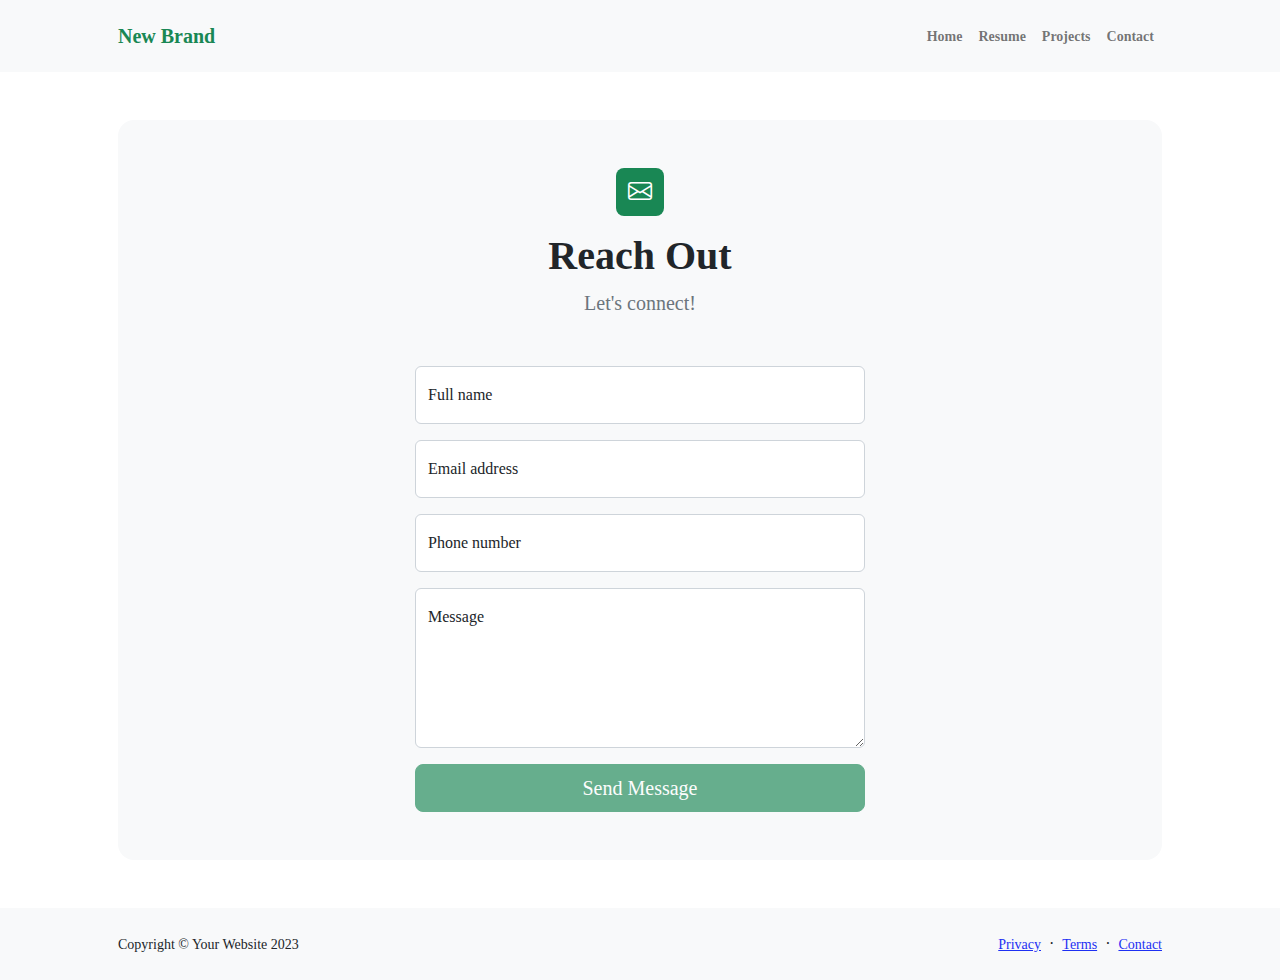
==== contact.html @ 012f6db1 "initial commit" ====
<!DOCTYPE html>
<html lang="en">
  <head>
    <meta charset="utf-8" />
    <meta
      name="viewport"
      content="width=device-width, initial-scale=1, shrink-to-fit=no"
    />
    <meta name="description" content="Modified Contact Page" />
    <meta name="author" content="Your Name" />
    <title>Contact Me - Updated</title>
    <!-- Favicon-->
    <link rel="icon" type="image/x-icon" href="assets/favicon.ico" />
    <!-- Custom Google font-->
    <link rel="preconnect" href="https://fonts.googleapis.com" />
    <link rel="preconnect" href="https://fonts.gstatic.com" crossorigin />
    <link
      href="https://fonts.googleapis.com/css2?family=Roboto:wght@300;400;500;700&display=swap"
      rel="stylesheet"
    />
    <!-- Bootstrap icons-->
    <link
      href="https://cdn.jsdelivr.net/npm/bootstrap-icons@1.8.1/font/bootstrap-icons.css"
      rel="stylesheet"
    />
    <!-- Custom styles-->
    <link href="css/custom-styles.css" rel="stylesheet" />
    <!-- Core theme CSS (includes Bootstrap)-->
    <link href="css/styles.css" rel="stylesheet" />
  </head>
  <body class="d-flex flex-column">
    <main class="flex-shrink-0">
      <!-- Navigation-->
      <nav class="navbar navbar-expand-lg navbar-light bg-light py-3">
        <div class="container px-5">
          <a class="navbar-brand" href="index.html"
            ><span class="fw-bolder text-success">New Brand</span></a
          >
          <button
            class="navbar-toggler"
            type="button"
            data-bs-toggle="collapse"
            data-bs-target="#navbarSupportedContent"
            aria-controls="navbarSupportedContent"
            aria-expanded="false"
            aria-label="Toggle navigation"
          >
            <span class="navbar-toggler-icon"></span>
          </button>
          <div class="collapse navbar-collapse" id="navbarSupportedContent">
            <ul class="navbar-nav ms-auto mb-2 mb-lg-0 small fw-bolder">
              <li class="nav-item">
                <a class="nav-link" href="index.html">Home</a>
              </li>
              <li class="nav-item">
                <a class="nav-link" href="resume.html">Resume</a>
              </li>
              <li class="nav-item">
                <a class="nav-link" href="projects.html">Projects</a>
              </li>
              <li class="nav-item">
                <a class="nav-link" href="contact.html">Contact</a>
              </li>
            </ul>
          </div>
        </div>
      </nav>
      <!-- Page content-->
      <section class="py-5">
        <div class="container px-5">
          <!-- Contact form-->
          <div class="bg-light rounded-4 py-5 px-4 px-md-5">
            <div class="text-center mb-5">
              <div
                class="feature bg-success bg-gradient-success-to-secondary text-white rounded-3 mb-3"
              >
                <i class="bi bi-envelope"></i>
              </div>
              <h1 class="fw-bolder">Reach Out</h1>
              <p class="lead fw-normal text-muted mb-0">Let's connect!</p>
            </div>
            <div class="row gx-5 justify-content-center">
              <div class="col-lg-8 col-xl-6">
                <form id="contactForm" data-sb-form-api-token="NEW_API_TOKEN">
                       <!-- Name input-->
                  <div class="form-floating mb-3">
                    <input
                      class="form-control"
                      id="name"
                      type="text"
                      placeholder="Enter your name..."
                      data-sb-validations="required"
                    />
                    <label for="name">Full name</label>
                    <div
                      class="invalid-feedback"
                      data-sb-feedback="name:required"
                    >
                      A name is required.
                    </div>
                  </div>
                  <!-- Email address input-->
                  <div class="form-floating mb-3">
                    <input
                      class="form-control"
                      id="email"
                      type="email"
                      placeholder="name@example.com"
                      data-sb-validations="required,email"
                    />
                    <label for="email">Email address</label>
                    <div
                      class="invalid-feedback"
                      data-sb-feedback="email:required"
                    >
                      An email is required.
                    </div>
                    <div
                      class="invalid-feedback"
                      data-sb-feedback="email:email"
                    >
                      Email is not valid.
                    </div>
                  </div>
                  <!-- Phone number input-->
                  <div class="form-floating mb-3">
                    <input
                      class="form-control"
                      id="phone"
                      type="tel"
                      placeholder="(+1) 456-7890"
                      data-sb-validations="required"
                    />
                    <label for="phone">Phone number</label>
                    <div
                      class="invalid-feedback"
                      data-sb-feedback="phone:required"
                    >
                      A phone number is required.
                    </div>
                  </div>
                  <!-- Message input-->
                  <div class="form-floating mb-3">
                    <textarea
                      class="form-control"
                      id="message"
                      type="text"
                      placeholder="Enter your message here..."
                      style="height: 10rem"
                      data-sb-validations="required"
                    ></textarea>
                    <label for="message">Message</label>
                    <div
                      class="invalid-feedback"
                      data-sb-feedback="message:required"
                    >
                      A message is required.
                    </div>
                  </div>
                  <!-- Submit success message-->
                  <!---->
                  <!-- This is what your users will see when the form-->
                  <!-- has successfully submitted-->
                  <div class="d-none" id="submitSuccessMessage">
                    <div class="text-center mb-3">
                      <div class="fw-bolder">Form submission successful!</div>
                      To activate this form, sign up at
                      <br />
                      <a href="#"></a>
                    </div>
                  </div>
                  <!-- Submit error message-->
                  <!---->
                  <!-- This is what your users will see when there is-->
                  <!-- an error submitting the form-->
                  <div class="d-none" id="submitErrorMessage">
                    <div class="text-center text-danger mb-3">
                      Error sending message!
                    </div>
                  </div>
                  <!-- Submit Button-->
                  <div class="d-grid" id="send-message">

                  <div class="d-grid" id="send-message">
                    <button
                      class="btn btn-success btn-lg disabled"
                      type="submit"
                      onclick="handleSendMessageClick()"
                    >
                      Send Message
                    </button>
                  </div>
                </form>
              </div>
            </div>
          </div>
        </div>
      </section>
    </main>
    <!-- Footer-->
    <footer class="bg-light py-4 mt-auto">
      <div class="container px-5">
        <div
          class="row align-items-center justify-content-between flex-column flex-sm-row"
        >
          <div class="col-auto">
            <div class="small m-0">Copyright &copy; Your Website 2023</div>
          </div>
          <div class="col-auto">
            <a class="small" href="#!">Privacy</a>
            <span class="mx-1">&middot;</span>
            <a class="small" href="#!">Terms</a>
            <span class="mx-1">&middot;</span>
            <a class="small" href="#!">Contact</a>
          </div>
        </div>
      </div>
    </footer>
    <script src="https://cdn.jsdelivr.net/npm/bootstrap@5.2.3/dist/js/bootstrap.bundle.min.js"></script>
    <!-- Custom scripts-->
    <script src="js/custom-scripts.js"></script>
  </body>
</html>
---- css/styles.css ----
@charset "UTF-8";

:root {
  --bs-blue: #8157cf;
  --bs-indigo: #9968f3;
  --bs-purple: #8668be;
  --bs-pink: #953e69;
  --bs-red: #d26a75;
  --bs-orange: #fd7e14;
  --bs-yellow: #ffc107;
  --bs-green: #198754;
  --bs-teal: #20c997;
  --bs-cyan: #0dcaf0;
  --bs-black: #000;
  --bs-white: #fff;
  --bs-gray: #6c757d;
  --bs-gray-dark: #343a40;
  --bs-gray-100: #f8f9fa;
  --bs-gray-200: #e9ecef;
  --bs-gray-300: #dee2e6;
  --bs-gray-400: #ced4da;
  --bs-gray-500: #adb5bd;
  --bs-gray-600: #6c757d;
  --bs-gray-700: #495057;
  --bs-gray-800: #343a40;
  --bs-gray-900: #212529;
  --bs-primary: #6f42c1;
  --bs-secondary: #e21e80;
  --bs-success: #198754;
  --bs-info: #0dcaf0;
  --bs-warning: #ffc107;
  --bs-danger: #dc3545;
  --bs-light: #f8f9fa;
  --bs-dark: #212529;
  --bs-primary-rgb: 30, 48, 243;
  --bs-secondary-rgb: 226, 30, 128;
  --bs-success-rgb: 25, 135, 84;
  --bs-info-rgb: 13, 202, 240;
  --bs-warning-rgb: 255, 193, 7;
  --bs-danger-rgb: 220, 53, 69;
  --bs-light-rgb: 248, 249, 250;
  --bs-dark-rgb: 33, 37, 41;
  --bs-white-rgb: 255, 255, 255;
  --bs-black-rgb: 0, 0, 0;
  --bs-body-color-rgb: 33, 37, 41;
  --bs-body-bg-rgb: 255, 255, 255;
  --bs-font-sans-serif: "Plus Jakarta Sans";
  --bs-font-monospace: SFMono-Regular, Menlo, Monaco, Consolas,
    "Liberation Mono", "Courier New", monospace;
  --bs-gradient: linear-gradient(
    180deg,
    rgba(255, 255, 255, 0.15),
    rgba(255, 255, 255, 0)
  );
  --bs-body-font-family: var(--bs-font-sans-serif);
  --bs-body-font-size: 1rem;
  --bs-body-font-weight: 400;
  --bs-body-line-height: 1.5;
  --bs-body-color: #212529;
  --bs-body-bg: #fff;
  --bs-border-width: 1px;
  --bs-border-style: solid;
  --bs-border-color: #dee2e6;
  --bs-border-color-translucent: rgba(0, 0, 0, 0.175);
  --bs-border-radius: 0.375rem;
  --bs-border-radius-sm: 0.25rem;
  --bs-border-radius-lg: 0.5rem;
  --bs-border-radius-xl: 1rem;
  --bs-border-radius-2xl: 2rem;
  --bs-border-radius-pill: 50rem;
  --bs-link-color: #1e30f3;
  --bs-link-hover-color: #1826c2;
  --bs-code-color: #9b4470;
  --bs-highlight-bg: #fff3cd;
}

*,
*::before,
*::after {
  box-sizing: border-box;
}

@media (prefers-reduced-motion: no-preference) {
  :root {
    scroll-behavior: smooth;
  }
}

body {
  margin: 0;
  font-family: var(--bs-body-font-family);
  font-size: var(--bs-body-font-size);
  font-weight: var(--bs-body-font-weight);
  line-height: var(--bs-body-line-height);
  color: var(--bs-body-color);
  text-align: var(--bs-body-text-align);
  background-color: var(--bs-body-bg);
  -webkit-text-size-adjust: 100%;
  -webkit-tap-highlight-color: rgba(0, 0, 0, 0);
}

hr {
  margin: 1rem 0;
  color: inherit;
  border: 0;
  border-top: 1px solid;
  opacity: 0.25;
}

h6,
.h6,
h5,
.h5,
h4,
.h4,
h3,
.h3,
h2,
.h2,
h1,
.h1 {
  margin-top: 0;
  margin-bottom: 0.5rem;
  font-weight: 500;
  line-height: 1.2;
}

h1,
.h1 {
  font-size: calc(1.375rem + 1.5vw);
}
@media (min-width: 1200px) {
  h1,
  .h1 {
    font-size: 2.5rem;
  }
}

h2,
.h2 {
  font-size: calc(1.325rem + 0.9vw);
}
@media (min-width: 1200px) {
  h2,
  .h2 {
    font-size: 2rem;
  }
}

h3,
.h3 {
  font-size: calc(1.3rem + 0.6vw);
}
@media (min-width: 1200px) {
  h3,
  .h3 {
    font-size: 1.75rem;
  }
}

h4,
.h4 {
  font-size: calc(1.275rem + 0.3vw);
}
@media (min-width: 1200px) {
  h4,
  .h4 {
    font-size: 1.5rem;
  }
}

h5,
.h5 {
  font-size: 1.25rem;
}

h6,
.h6 {
  font-size: 1rem;
}

p {
  margin-top: 0;
  margin-bottom: 1rem;
}

abbr[title] {
  -webkit-text-decoration: underline dotted;
  text-decoration: underline dotted;
  cursor: help;
  -webkit-text-decoration-skip-ink: none;
  text-decoration-skip-ink: none;
}

address {
  margin-bottom: 1rem;
  font-style: normal;
  line-height: inherit;
}

ol,
ul {
  padding-left: 2rem;
}

ol,
ul,
dl {
  margin-top: 0;
  margin-bottom: 1rem;
}

ol ol,
ul ul,
ol ul,
ul ol {
  margin-bottom: 0;
}

dt {
  font-weight: 700;
}

dd {
  margin-bottom: 0.5rem;
  margin-left: 0;
}

blockquote {
  margin: 0 0 1rem;
}

b,
strong {
  font-weight: bolder;
}

small,
.small {
  font-size: 0.875em;
}

mark,
.mark {
  padding: 0.1875em;
  background-color: var(--bs-highlight-bg);
}

sub,
sup {
  position: relative;
  font-size: 0.75em;
  line-height: 0;
  vertical-align: baseline;
}

sub {
  bottom: -0.25em;
}

sup {
  top: -0.5em;
}

a {
  color: var(--bs-link-color);
  text-decoration: underline;
}
a:hover {
  color: var(--bs-link-hover-color);
}

a:not([href]):not([class]),
a:not([href]):not([class]):hover {
  color: inherit;
  text-decoration: none;
}

pre,
code,
kbd,
samp {
  font-family: var(--bs-font-monospace);
  font-size: 1em;
}

pre {
  display: block;
  margin-top: 0;
  margin-bottom: 1rem;
  overflow: auto;
  font-size: 0.875em;
}
pre code {
  font-size: inherit;
  color: inherit;
  word-break: normal;
}

code {
  font-size: 0.875em;
  color: var(--bs-code-color);
  word-wrap: break-word;
}
a > code {
  color: inherit;
}

kbd {
  padding: 0.1875rem 0.375rem;
  font-size: 0.875em;
  color: var(--bs-body-bg);
  background-color: var(--bs-body-color);
  border-radius: 0.25rem;
}
kbd kbd {
  padding: 0;
  font-size: 1em;
}

figure {
  margin: 0 0 1rem;
}

img,
svg {
  vertical-align: middle;
}

table {
  caption-side: bottom;
  border-collapse: collapse;
}

caption {
  padding-top: 0.5rem;
  padding-bottom: 0.5rem;
  color: #6c757d;
  text-align: left;
}

th {
  text-align: inherit;
  text-align: -webkit-match-parent;
}

thead,
tbody,
tfoot,
tr,
td,
th {
  border-color: inherit;
  border-style: solid;
  border-width: 0;
}

label {
  display: inline-block;
}

button {
  border-radius: 0;
}

button:focus:not(:focus-visible) {
  outline: 0;
}

input,
button,
select,
optgroup,
textarea {
  margin: 0;
  font-family: inherit;
  font-size: inherit;
  line-height: inherit;
}

button,
select {
  text-transform: none;
}

[role="button"] {
  cursor: pointer;
}

select {
  word-wrap: normal;
}
select:disabled {
  opacity: 1;
}

[list]:not([type="date"]):not([type="datetime-local"]):not([type="month"]):not(
    [type="week"]
  ):not([type="time"])::-webkit-calendar-picker-indicator {
  display: none !important;
}

button,
[type="button"],
[type="reset"],
[type="submit"] {
  -webkit-appearance: button;
}
button:not(:disabled),
[type="button"]:not(:disabled),
[type="reset"]:not(:disabled),
[type="submit"]:not(:disabled) {
  cursor: pointer;
}

::-moz-focus-inner {
  padding: 0;
  border-style: none;
}

textarea {
  resize: vertical;
}

fieldset {
  min-width: 0;
  padding: 0;
  margin: 0;
  border: 0;
}

legend {
  float: left;
  width: 100%;
  padding: 0;
  margin-bottom: 0.5rem;
  font-size: calc(1.275rem + 0.3vw);
  line-height: inherit;
}
@media (min-width: 1200px) {
  legend {
    font-size: 1.5rem;
  }
}
legend + * {
  clear: left;
}

::-webkit-datetime-edit-fields-wrapper,
::-webkit-datetime-edit-text,
::-webkit-datetime-edit-minute,
::-webkit-datetime-edit-hour-field,
::-webkit-datetime-edit-day-field,
::-webkit-datetime-edit-month-field,
::-webkit-datetime-edit-year-field {
  padding: 0;
}

::-webkit-inner-spin-button {
  height: auto;
}

[type="search"] {
  outline-offset: -2px;
  -webkit-appearance: textfield;
}

/* rtl:raw:
[type="tel"],
[type="url"],
[type="email"],
[type="number"] {
  direction: ltr;
}
*/
::-webkit-search-decoration {
  -webkit-appearance: none;
}

::-webkit-color-swatch-wrapper {
  padding: 0;
}

::file-selector-button {
  font: inherit;
  -webkit-appearance: button;
}

output {
  display: inline-block;
}

iframe {
  border: 0;
}

summary {
  display: list-item;
  cursor: pointer;
}

progress {
  vertical-align: baseline;
}

[hidden] {
  display: none !important;
}

.lead {
  font-size: 1.25rem;
  font-weight: 300;
}

.display-1 {
  font-size: calc(1.625rem + 4.5vw);
  font-weight: 300;
  line-height: 1.2;
}
@media (min-width: 1200px) {
  .display-1 {
    font-size: 5rem;
  }
}

.display-2 {
  font-size: calc(1.575rem + 3.9vw);
  font-weight: 300;
  line-height: 1.2;
}
@media (min-width: 1200px) {
  .display-2 {
    font-size: 4.5rem;
  }
}

.display-3 {
  font-size: calc(1.525rem + 3.3vw);
  font-weight: 300;
  line-height: 1.2;
}
@media (min-width: 1200px) {
  .display-3 {
    font-size: 4rem;
  }
}

.display-4 {
  font-size: calc(1.475rem + 2.7vw);
  font-weight: 300;
  line-height: 1.2;
}
@media (min-width: 1200px) {
  .display-4 {
    font-size: 3.5rem;
  }
}

.display-5 {
  font-size: calc(1.425rem + 2.1vw);
  font-weight: 300;
  line-height: 1.2;
}
@media (min-width: 1200px) {
  .display-5 {
    font-size: 3rem;
  }
}

.display-6 {
  font-size: calc(1.375rem + 1.5vw);
  font-weight: 300;
  line-height: 1.2;
}
@media (min-width: 1200px) {
  .display-6 {
    font-size: 2.5rem;
  }
}

.list-unstyled {
  padding-left: 0;
  list-style: none;
}

.list-inline {
  padding-left: 0;
  list-style: none;
}

.list-inline-item {
  display: inline-block;
}
.list-inline-item:not(:last-child) {
  margin-right: 0.5rem;
}

.initialism {
  font-size: 0.875em;
  text-transform: uppercase;
}

.blockquote {
  margin-bottom: 1rem;
  font-size: 1.25rem;
}
.blockquote > :last-child {
  margin-bottom: 0;
}

.blockquote-footer {
  margin-top: -1rem;
  margin-bottom: 1rem;
  font-size: 0.875em;
  color: #6c757d;
}
.blockquote-footer::before {
  content: "— ";
}

.img-fluid {
  max-width: 100%;
  height: auto;
}

.img-thumbnail {
  padding: 0.25rem;
  background-color: #fff;
  border: 1px solid var(--bs-border-color);
  border-radius: 0.375rem;
  max-width: 100%;
  height: auto;
}

.figure {
  display: inline-block;
}

.figure-img {
  margin-bottom: 0.5rem;
  line-height: 1;
}

.figure-caption {
  font-size: 0.875em;
  color: #6c757d;
}

.container,
.container-fluid,
.container-xxl,
.container-xl,
.container-lg,
.container-md,
.container-sm {
  --bs-gutter-x: 1.5rem;
  --bs-gutter-y: 0;
  width: 100%;
  padding-right: calc(var(--bs-gutter-x) * 0.5);
  padding-left: calc(var(--bs-gutter-x) * 0.5);
  margin-right: auto;
  margin-left: auto;
}

@media (min-width: 576px) {
  .container-sm,
  .container {
    max-width: 540px;
  }
}
@media (min-width: 768px) {
  .container-md,
  .container-sm,
  .container {
    max-width: 720px;
  }
}
@media (min-width: 992px) {
  .container-lg,
  .container-md,
  .container-sm,
  .container {
    max-width: 960px;
  }
}
@media (min-width: 1200px) {
  .container-xl,
  .container-lg,
  .container-md,
  .container-sm,
  .container {
    max-width: 1140px;
  }
}
@media (min-width: 1400px) {
  .container-xxl,
  .container-xl,
  .container-lg,
  .container-md,
  .container-sm,
  .container {
    max-width: 1320px;
  }
}
.row {
  --bs-gutter-x: 1.5rem;
  --bs-gutter-y: 0;
  display: flex;
  flex-wrap: wrap;
  margin-top: calc(-1 * var(--bs-gutter-y));
  margin-right: calc(-0.5 * var(--bs-gutter-x));
  margin-left: calc(-0.5 * var(--bs-gutter-x));
}
.row > * {
  flex-shrink: 0;
  width: 100%;
  max-width: 100%;
  padding-right: calc(var(--bs-gutter-x) * 0.5);
  padding-left: calc(var(--bs-gutter-x) * 0.5);
  margin-top: var(--bs-gutter-y);
}

.col {
  flex: 1 0 0%;
}

.row-cols-auto > * {
  flex: 0 0 auto;
  width: auto;
}

.row-cols-1 > * {
  flex: 0 0 auto;
  width: 100%;
}

.row-cols-2 > * {
  flex: 0 0 auto;
  width: 50%;
}

.row-cols-3 > * {
  flex: 0 0 auto;
  width: 33.3333333333%;
}

.row-cols-4 > * {
  flex: 0 0 auto;
  width: 25%;
}

.row-cols-5 > * {
  flex: 0 0 auto;
  width: 20%;
}

.row-cols-6 > * {
  flex: 0 0 auto;
  width: 16.6666666667%;
}

.col-auto {
  flex: 0 0 auto;
  width: auto;
}

.col-1 {
  flex: 0 0 auto;
  width: 8.33333333%;
}

.col-2 {
  flex: 0 0 auto;
  width: 16.66666667%;
}

.col-3 {
  flex: 0 0 auto;
  width: 25%;
}

.col-4 {
  flex: 0 0 auto;
  width: 33.33333333%;
}

.col-5 {
  flex: 0 0 auto;
  width: 41.66666667%;
}

.col-6 {
  flex: 0 0 auto;
  width: 50%;
}

.col-7 {
  flex: 0 0 auto;
  width: 58.33333333%;
}

.col-8 {
  flex: 0 0 auto;
  width: 66.66666667%;
}

.col-9 {
  flex: 0 0 auto;
  width: 75%;
}

.col-10 {
  flex: 0 0 auto;
  width: 83.33333333%;
}

.col-11 {
  flex: 0 0 auto;
  width: 91.66666667%;
}

.col-12 {
  flex: 0 0 auto;
  width: 100%;
}

.offset-1 {
  margin-left: 8.33333333%;
}

.offset-2 {
  margin-left: 16.66666667%;
}

.offset-3 {
  margin-left: 25%;
}

.offset-4 {
  margin-left: 33.33333333%;
}

.offset-5 {
  margin-left: 41.66666667%;
}

.offset-6 {
  margin-left: 50%;
}

.offset-7 {
  margin-left: 58.33333333%;
}

.offset-8 {
  margin-left: 66.66666667%;
}

.offset-9 {
  margin-left: 75%;
}

.offset-10 {
  margin-left: 83.33333333%;
}

.offset-11 {
  margin-left: 91.66666667%;
}

.g-0,
.gx-0 {
  --bs-gutter-x: 0;
}

.g-0,
.gy-0 {
  --bs-gutter-y: 0;
}

.g-1,
.gx-1 {
  --bs-gutter-x: 0.25rem;
}

.g-1,
.gy-1 {
  --bs-gutter-y: 0.25rem;
}

.g-2,
.gx-2 {
  --bs-gutter-x: 0.5rem;
}

.g-2,
.gy-2 {
  --bs-gutter-y: 0.5rem;
}

.g-3,
.gx-3 {
  --bs-gutter-x: 1rem;
}

.g-3,
.gy-3 {
  --bs-gutter-y: 1rem;
}

.g-4,
.gx-4 {
  --bs-gutter-x: 1.5rem;
}

.g-4,
.gy-4 {
  --bs-gutter-y: 1.5rem;
}

.g-5,
.gx-5 {
  --bs-gutter-x: 3rem;
}

.g-5,
.gy-5 {
  --bs-gutter-y: 3rem;
}

@media (min-width: 576px) {
  .col-sm {
    flex: 1 0 0%;
  }
  .row-cols-sm-auto > * {
    flex: 0 0 auto;
    width: auto;
  }
  .row-cols-sm-1 > * {
    flex: 0 0 auto;
    width: 100%;
  }
  .row-cols-sm-2 > * {
    flex: 0 0 auto;
    width: 50%;
  }
  .row-cols-sm-3 > * {
    flex: 0 0 auto;
    width: 33.3333333333%;
  }
  .row-cols-sm-4 > * {
    flex: 0 0 auto;
    width: 25%;
  }
  .row-cols-sm-5 > * {
    flex: 0 0 auto;
    width: 20%;
  }
  .row-cols-sm-6 > * {
    flex: 0 0 auto;
    width: 16.6666666667%;
  }
  .col-sm-auto {
    flex: 0 0 auto;
    width: auto;
  }
  .col-sm-1 {
    flex: 0 0 auto;
    width: 8.33333333%;
  }
  .col-sm-2 {
    flex: 0 0 auto;
    width: 16.66666667%;
  }
  .col-sm-3 {
    flex: 0 0 auto;
    width: 25%;
  }
  .col-sm-4 {
    flex: 0 0 auto;
    width: 33.33333333%;
  }
  .col-sm-5 {
    flex: 0 0 auto;
    width: 41.66666667%;
  }
  .col-sm-6 {
    flex: 0 0 auto;
    width: 50%;
  }
  .col-sm-7 {
    flex: 0 0 auto;
    width: 58.33333333%;
  }
  .col-sm-8 {
    flex: 0 0 auto;
    width: 66.66666667%;
  }
  .col-sm-9 {
    flex: 0 0 auto;
    width: 75%;
  }
  .col-sm-10 {
    flex: 0 0 auto;
    width: 83.33333333%;
  }
  .col-sm-11 {
    flex: 0 0 auto;
    width: 91.66666667%;
  }
  .col-sm-12 {
    flex: 0 0 auto;
    width: 100%;
  }
  .offset-sm-0 {
    margin-left: 0;
  }
  .offset-sm-1 {
    margin-left: 8.33333333%;
  }
  .offset-sm-2 {
    margin-left: 16.66666667%;
  }
  .offset-sm-3 {
    margin-left: 25%;
  }
  .offset-sm-4 {
    margin-left: 33.33333333%;
  }
  .offset-sm-5 {
    margin-left: 41.66666667%;
  }
  .offset-sm-6 {
    margin-left: 50%;
  }
  .offset-sm-7 {
    margin-left: 58.33333333%;
  }
  .offset-sm-8 {
    margin-left: 66.66666667%;
  }
  .offset-sm-9 {
    margin-left: 75%;
  }
  .offset-sm-10 {
    margin-left: 83.33333333%;
  }
  .offset-sm-11 {
    margin-left: 91.66666667%;
  }
  .g-sm-0,
  .gx-sm-0 {
    --bs-gutter-x: 0;
  }
  .g-sm-0,
  .gy-sm-0 {
    --bs-gutter-y: 0;
  }
  .g-sm-1,
  .gx-sm-1 {
    --bs-gutter-x: 0.25rem;
  }
  .g-sm-1,
  .gy-sm-1 {
    --bs-gutter-y: 0.25rem;
  }
  .g-sm-2,
  .gx-sm-2 {
    --bs-gutter-x: 0.5rem;
  }
  .g-sm-2,
  .gy-sm-2 {
    --bs-gutter-y: 0.5rem;
  }
  .g-sm-3,
  .gx-sm-3 {
    --bs-gutter-x: 1rem;
  }
  .g-sm-3,
  .gy-sm-3 {
    --bs-gutter-y: 1rem;
  }
  .g-sm-4,
  .gx-sm-4 {
    --bs-gutter-x: 1.5rem;
  }
  .g-sm-4,
  .gy-sm-4 {
    --bs-gutter-y: 1.5rem;
  }
  .g-sm-5,
  .gx-sm-5 {
    --bs-gutter-x: 3rem;
  }
  .g-sm-5,
  .gy-sm-5 {
    --bs-gutter-y: 3rem;
  }
}
@media (min-width: 768px) {
  .col-md {
    flex: 1 0 0%;
  }
  .row-cols-md-auto > * {
    flex: 0 0 auto;
    width: auto;
  }
  .row-cols-md-1 > * {
    flex: 0 0 auto;
    width: 100%;
  }
  .row-cols-md-2 > * {
    flex: 0 0 auto;
    width: 50%;
  }
  .row-cols-md-3 > * {
    flex: 0 0 auto;
    width: 33.3333333333%;
  }
  .row-cols-md-4 > * {
    flex: 0 0 auto;
    width: 25%;
  }
  .row-cols-md-5 > * {
    flex: 0 0 auto;
    width: 20%;
  }
  .row-cols-md-6 > * {
    flex: 0 0 auto;
    width: 16.6666666667%;
  }
  .col-md-auto {
    flex: 0 0 auto;
    width: auto;
  }
  .col-md-1 {
    flex: 0 0 auto;
    width: 8.33333333%;
  }
  .col-md-2 {
    flex: 0 0 auto;
    width: 16.66666667%;
  }
  .col-md-3 {
    flex: 0 0 auto;
    width: 25%;
  }
  .col-md-4 {
    flex: 0 0 auto;
    width: 33.33333333%;
  }
  .col-md-5 {
    flex: 0 0 auto;
    width: 41.66666667%;
  }
  .col-md-6 {
    flex: 0 0 auto;
    width: 50%;
  }
  .col-md-7 {
    flex: 0 0 auto;
    width: 58.33333333%;
  }
  .col-md-8 {
    flex: 0 0 auto;
    width: 66.66666667%;
  }
  .col-md-9 {
    flex: 0 0 auto;
    width: 75%;
  }
  .col-md-10 {
    flex: 0 0 auto;
    width: 83.33333333%;
  }
  .col-md-11 {
    flex: 0 0 auto;
    width: 91.66666667%;
  }
  .col-md-12 {
    flex: 0 0 auto;
    width: 100%;
  }
  .offset-md-0 {
    margin-left: 0;
  }
  .offset-md-1 {
    margin-left: 8.33333333%;
  }
  .offset-md-2 {
    margin-left: 16.66666667%;
  }
  .offset-md-3 {
    margin-left: 25%;
  }
  .offset-md-4 {
    margin-left: 33.33333333%;
  }
  .offset-md-5 {
    margin-left: 41.66666667%;
  }
  .offset-md-6 {
    margin-left: 50%;
  }
  .offset-md-7 {
    margin-left: 58.33333333%;
  }
  .offset-md-8 {
    margin-left: 66.66666667%;
  }
  .offset-md-9 {
    margin-left: 75%;
  }
  .offset-md-10 {
    margin-left: 83.33333333%;
  }
  .offset-md-11 {
    margin-left: 91.66666667%;
  }
  .g-md-0,
  .gx-md-0 {
    --bs-gutter-x: 0;
  }
  .g-md-0,
  .gy-md-0 {
    --bs-gutter-y: 0;
  }
  .g-md-1,
  .gx-md-1 {
    --bs-gutter-x: 0.25rem;
  }
  .g-md-1,
  .gy-md-1 {
    --bs-gutter-y: 0.25rem;
  }
  .g-md-2,
  .gx-md-2 {
    --bs-gutter-x: 0.5rem;
  }
  .g-md-2,
  .gy-md-2 {
    --bs-gutter-y: 0.5rem;
  }
  .g-md-3,
  .gx-md-3 {
    --bs-gutter-x: 1rem;
  }
  .g-md-3,
  .gy-md-3 {
    --bs-gutter-y: 1rem;
  }
  .g-md-4,
  .gx-md-4 {
    --bs-gutter-x: 1.5rem;
  }
  .g-md-4,
  .gy-md-4 {
    --bs-gutter-y: 1.5rem;
  }
  .g-md-5,
  .gx-md-5 {
    --bs-gutter-x: 3rem;
  }
  .g-md-5,
  .gy-md-5 {
    --bs-gutter-y: 3rem;
  }
}
@media (min-width: 992px) {
  .col-lg {
    flex: 1 0 0%;
  }
  .row-cols-lg-auto > * {
    flex: 0 0 auto;
    width: auto;
  }
  .row-cols-lg-1 > * {
    flex: 0 0 auto;
    width: 100%;
  }
  .row-cols-lg-2 > * {
    flex: 0 0 auto;
    width: 50%;
  }
  .row-cols-lg-3 > * {
    flex: 0 0 auto;
    width: 33.3333333333%;
  }
  .row-cols-lg-4 > * {
    flex: 0 0 auto;
    width: 25%;
  }
  .row-cols-lg-5 > * {
    flex: 0 0 auto;
    width: 20%;
  }
  .row-cols-lg-6 > * {
    flex: 0 0 auto;
    width: 16.6666666667%;
  }
  .col-lg-auto {
    flex: 0 0 auto;
    width: auto;
  }
  .col-lg-1 {
    flex: 0 0 auto;
    width: 8.33333333%;
  }
  .col-lg-2 {
    flex: 0 0 auto;
    width: 16.66666667%;
  }
  .col-lg-3 {
    flex: 0 0 auto;
    width: 25%;
  }
  .col-lg-4 {
    flex: 0 0 auto;
    width: 33.33333333%;
  }
  .col-lg-5 {
    flex: 0 0 auto;
    width: 41.66666667%;
  }
  .col-lg-6 {
    flex: 0 0 auto;
    width: 50%;
  }
  .col-lg-7 {
    flex: 0 0 auto;
    width: 58.33333333%;
  }
  .col-lg-8 {
    flex: 0 0 auto;
    width: 66.66666667%;
  }
  .col-lg-9 {
    flex: 0 0 auto;
    width: 75%;
  }
  .col-lg-10 {
    flex: 0 0 auto;
    width: 83.33333333%;
  }
  .col-lg-11 {
    flex: 0 0 auto;
    width: 91.66666667%;
  }
  .col-lg-12 {
    flex: 0 0 auto;
    width: 100%;
  }
  .offset-lg-0 {
    margin-left: 0;
  }
  .offset-lg-1 {
    margin-left: 8.33333333%;
  }
  .offset-lg-2 {
    margin-left: 16.66666667%;
  }
  .offset-lg-3 {
    margin-left: 25%;
  }
  .offset-lg-4 {
    margin-left: 33.33333333%;
  }
  .offset-lg-5 {
    margin-left: 41.66666667%;
  }
  .offset-lg-6 {
    margin-left: 50%;
  }
  .offset-lg-7 {
    margin-left: 58.33333333%;
  }
  .offset-lg-8 {
    margin-left: 66.66666667%;
  }
  .offset-lg-9 {
    margin-left: 75%;
  }
  .offset-lg-10 {
    margin-left: 83.33333333%;
  }
  .offset-lg-11 {
    margin-left: 91.66666667%;
  }
  .g-lg-0,
  .gx-lg-0 {
    --bs-gutter-x: 0;
  }
  .g-lg-0,
  .gy-lg-0 {
    --bs-gutter-y: 0;
  }
  .g-lg-1,
  .gx-lg-1 {
    --bs-gutter-x: 0.25rem;
  }
  .g-lg-1,
  .gy-lg-1 {
    --bs-gutter-y: 0.25rem;
  }
  .g-lg-2,
  .gx-lg-2 {
    --bs-gutter-x: 0.5rem;
  }
  .g-lg-2,
  .gy-lg-2 {
    --bs-gutter-y: 0.5rem;
  }
  .g-lg-3,
  .gx-lg-3 {
    --bs-gutter-x: 1rem;
  }
  .g-lg-3,
  .gy-lg-3 {
    --bs-gutter-y: 1rem;
  }
  .g-lg-4,
  .gx-lg-4 {
    --bs-gutter-x: 1.5rem;
  }
  .g-lg-4,
  .gy-lg-4 {
    --bs-gutter-y: 1.5rem;
  }
  .g-lg-5,
  .gx-lg-5 {
    --bs-gutter-x: 3rem;
  }
  .g-lg-5,
  .gy-lg-5 {
    --bs-gutter-y: 3rem;
  }
}
@media (min-width: 1200px) {
  .col-xl {
    flex: 1 0 0%;
  }
  .row-cols-xl-auto > * {
    flex: 0 0 auto;
    width: auto;
  }
  .row-cols-xl-1 > * {
    flex: 0 0 auto;
    width: 100%;
  }
  .row-cols-xl-2 > * {
    flex: 0 0 auto;
    width: 50%;
  }
  .row-cols-xl-3 > * {
    flex: 0 0 auto;
    width: 33.3333333333%;
  }
  .row-cols-xl-4 > * {
    flex: 0 0 auto;
    width: 25%;
  }
  .row-cols-xl-5 > * {
    flex: 0 0 auto;
    width: 20%;
  }
  .row-cols-xl-6 > * {
    flex: 0 0 auto;
    width: 16.6666666667%;
  }
  .col-xl-auto {
    flex: 0 0 auto;
    width: auto;
  }
  .col-xl-1 {
    flex: 0 0 auto;
    width: 8.33333333%;
  }
  .col-xl-2 {
    flex: 0 0 auto;
    width: 16.66666667%;
  }
  .col-xl-3 {
    flex: 0 0 auto;
    width: 25%;
  }
  .col-xl-4 {
    flex: 0 0 auto;
    width: 33.33333333%;
  }
  .col-xl-5 {
    flex: 0 0 auto;
    width: 41.66666667%;
  }
  .col-xl-6 {
    flex: 0 0 auto;
    width: 50%;
  }
  .col-xl-7 {
    flex: 0 0 auto;
    width: 58.33333333%;
  }
  .col-xl-8 {
    flex: 0 0 auto;
    width: 66.66666667%;
  }
  .col-xl-9 {
    flex: 0 0 auto;
    width: 75%;
  }
  .col-xl-10 {
    flex: 0 0 auto;
    width: 83.33333333%;
  }
  .col-xl-11 {
    flex: 0 0 auto;
    width: 91.66666667%;
  }
  .col-xl-12 {
    flex: 0 0 auto;
    width: 100%;
  }
  .offset-xl-0 {
    margin-left: 0;
  }
  .offset-xl-1 {
    margin-left: 8.33333333%;
  }
  .offset-xl-2 {
    margin-left: 16.66666667%;
  }
  .offset-xl-3 {
    margin-left: 25%;
  }
  .offset-xl-4 {
    margin-left: 33.33333333%;
  }
  .offset-xl-5 {
    margin-left: 41.66666667%;
  }
  .offset-xl-6 {
    margin-left: 50%;
  }
  .offset-xl-7 {
    margin-left: 58.33333333%;
  }
  .offset-xl-8 {
    margin-left: 66.66666667%;
  }
  .offset-xl-9 {
    margin-left: 75%;
  }
  .offset-xl-10 {
    margin-left: 83.33333333%;
  }
  .offset-xl-11 {
    margin-left: 91.66666667%;
  }
  .g-xl-0,
  .gx-xl-0 {
    --bs-gutter-x: 0;
  }
  .g-xl-0,
  .gy-xl-0 {
    --bs-gutter-y: 0;
  }
  .g-xl-1,
  .gx-xl-1 {
    --bs-gutter-x: 0.25rem;
  }
  .g-xl-1,
  .gy-xl-1 {
    --bs-gutter-y: 0.25rem;
  }
  .g-xl-2,
  .gx-xl-2 {
    --bs-gutter-x: 0.5rem;
  }
  .g-xl-2,
  .gy-xl-2 {
    --bs-gutter-y: 0.5rem;
  }
  .g-xl-3,
  .gx-xl-3 {
    --bs-gutter-x: 1rem;
  }
  .g-xl-3,
  .gy-xl-3 {
    --bs-gutter-y: 1rem;
  }
  .g-xl-4,
  .gx-xl-4 {
    --bs-gutter-x: 1.5rem;
  }
  .g-xl-4,
  .gy-xl-4 {
    --bs-gutter-y: 1.5rem;
  }
  .g-xl-5,
  .gx-xl-5 {
    --bs-gutter-x: 3rem;
  }
  .g-xl-5,
  .gy-xl-5 {
    --bs-gutter-y: 3rem;
  }
}
@media (min-width: 1400px) {
  .col-xxl {
    flex: 1 0 0%;
  }
  .row-cols-xxl-auto > * {
    flex: 0 0 auto;
    width: auto;
  }
  .row-cols-xxl-1 > * {
    flex: 0 0 auto;
    width: 100%;
  }
  .row-cols-xxl-2 > * {
    flex: 0 0 auto;
    width: 50%;
  }
  .row-cols-xxl-3 > * {
    flex: 0 0 auto;
    width: 33.3333333333%;
  }
  .row-cols-xxl-4 > * {
    flex: 0 0 auto;
    width: 25%;
  }
  .row-cols-xxl-5 > * {
    flex: 0 0 auto;
    width: 20%;
  }
  .row-cols-xxl-6 > * {
    flex: 0 0 auto;
    width: 16.6666666667%;
  }
  .col-xxl-auto {
    flex: 0 0 auto;
    width: auto;
  }
  .col-xxl-1 {
    flex: 0 0 auto;
    width: 8.33333333%;
  }
  .col-xxl-2 {
    flex: 0 0 auto;
    width: 16.66666667%;
  }
  .col-xxl-3 {
    flex: 0 0 auto;
    width: 25%;
  }
  .col-xxl-4 {
    flex: 0 0 auto;
    width: 33.33333333%;
  }
  .col-xxl-5 {
    flex: 0 0 auto;
    width: 41.66666667%;
  }
  .col-xxl-6 {
    flex: 0 0 auto;
    width: 50%;
  }
  .col-xxl-7 {
    flex: 0 0 auto;
    width: 58.33333333%;
  }
  .col-xxl-8 {
    flex: 0 0 auto;
    width: 66.66666667%;
  }
  .col-xxl-9 {
    flex: 0 0 auto;
    width: 75%;
  }
  .col-xxl-10 {
    flex: 0 0 auto;
    width: 83.33333333%;
  }
  .col-xxl-11 {
    flex: 0 0 auto;
    width: 91.66666667%;
  }
  .col-xxl-12 {
    flex: 0 0 auto;
    width: 100%;
  }
  .offset-xxl-0 {
    margin-left: 0;
  }
  .offset-xxl-1 {
    margin-left: 8.33333333%;
  }
  .offset-xxl-2 {
    margin-left: 16.66666667%;
  }
  .offset-xxl-3 {
    margin-left: 25%;
  }
  .offset-xxl-4 {
    margin-left: 33.33333333%;
  }
  .offset-xxl-5 {
    margin-left: 41.66666667%;
  }
  .offset-xxl-6 {
    margin-left: 50%;
  }
  .offset-xxl-7 {
    margin-left: 58.33333333%;
  }
  .offset-xxl-8 {
    margin-left: 66.66666667%;
  }
  .offset-xxl-9 {
    margin-left: 75%;
  }
  .offset-xxl-10 {
    margin-left: 83.33333333%;
  }
  .offset-xxl-11 {
    margin-left: 91.66666667%;
  }
  .g-xxl-0,
  .gx-xxl-0 {
    --bs-gutter-x: 0;
  }
  .g-xxl-0,
  .gy-xxl-0 {
    --bs-gutter-y: 0;
  }
  .g-xxl-1,
  .gx-xxl-1 {
    --bs-gutter-x: 0.25rem;
  }
  .g-xxl-1,
  .gy-xxl-1 {
    --bs-gutter-y: 0.25rem;
  }
  .g-xxl-2,
  .gx-xxl-2 {
    --bs-gutter-x: 0.5rem;
  }
  .g-xxl-2,
  .gy-xxl-2 {
    --bs-gutter-y: 0.5rem;
  }
  .g-xxl-3,
  .gx-xxl-3 {
    --bs-gutter-x: 1rem;
  }
  .g-xxl-3,
  .gy-xxl-3 {
    --bs-gutter-y: 1rem;
  }
  .g-xxl-4,
  .gx-xxl-4 {
    --bs-gutter-x: 1.5rem;
  }
  .g-xxl-4,
  .gy-xxl-4 {
    --bs-gutter-y: 1.5rem;
  }
  .g-xxl-5,
  .gx-xxl-5 {
    --bs-gutter-x: 3rem;
  }
  .g-xxl-5,
  .gy-xxl-5 {
    --bs-gutter-y: 3rem;
  }
}
.table {
  --bs-table-color: var(--bs-body-color);
  --bs-table-bg: transparent;
  --bs-table-border-color: var(--bs-border-color);
  --bs-table-accent-bg: transparent;
  --bs-table-striped-color: var(--bs-body-color);
  --bs-table-striped-bg: rgba(0, 0, 0, 0.05);
  --bs-table-active-color: var(--bs-body-color);
  --bs-table-active-bg: rgba(0, 0, 0, 0.1);
  --bs-table-hover-color: var(--bs-body-color);
  --bs-table-hover-bg: rgba(0, 0, 0, 0.075);
  width: 100%;
  margin-bottom: 1rem;
  color: var(--bs-table-color);
  vertical-align: top;
  border-color: var(--bs-table-border-color);
}
.table > :not(caption) > * > * {
  padding: 0.5rem 0.5rem;
  background-color: var(--bs-table-bg);
  border-bottom-width: 1px;
  box-shadow: inset 0 0 0 9999px var(--bs-table-accent-bg);
}
.table > tbody {
  vertical-align: inherit;
}
.table > thead {
  vertical-align: bottom;
}

.table-group-divider {
  border-top: 2px solid currentcolor;
}

.caption-top {
  caption-side: top;
}

.table-sm > :not(caption) > * > * {
  padding: 0.25rem 0.25rem;
}

.table-bordered > :not(caption) > * {
  border-width: 1px 0;
}
.table-bordered > :not(caption) > * > * {
  border-width: 0 1px;
}

.table-borderless > :not(caption) > * > * {
  border-bottom-width: 0;
}
.table-borderless > :not(:first-child) {
  border-top-width: 0;
}

.table-striped > tbody > tr:nth-of-type(odd) > * {
  --bs-table-accent-bg: var(--bs-table-striped-bg);
  color: var(--bs-table-striped-color);
}

.table-striped-columns > :not(caption) > tr > :nth-child(even) {
  --bs-table-accent-bg: var(--bs-table-striped-bg);
  color: var(--bs-table-striped-color);
}

.table-active {
  --bs-table-accent-bg: var(--bs-table-active-bg);
  color: var(--bs-table-active-color);
}

.table-hover > tbody > tr:hover > * {
  --bs-table-accent-bg: var(--bs-table-hover-bg);
  color: var(--bs-table-hover-color);
}

.table-primary {
  --bs-table-color: #000;
  --bs-table-bg: #d2d6fd;
  --bs-table-border-color: #bdc1e4;
  --bs-table-striped-bg: #c8cbf0;
  --bs-table-striped-color: #000;
  --bs-table-active-bg: #bdc1e4;
  --bs-table-active-color: #000;
  --bs-table-hover-bg: #c2c6ea;
  --bs-table-hover-color: #000;
  color: var(--bs-table-color);
  border-color: var(--bs-table-border-color);
}

.table-secondary {
  --bs-table-color: #000;
  --bs-table-bg: #f9d2e6;
  --bs-table-border-color: #e0bdcf;
  --bs-table-striped-bg: #edc8db;
  --bs-table-striped-color: #000;
  --bs-table-active-bg: #e0bdcf;
  --bs-table-active-color: #000;
  --bs-table-hover-bg: #e6c2d5;
  --bs-table-hover-color: #000;
  color: var(--bs-table-color);
  border-color: var(--bs-table-border-color);
}

.table-success {
  --bs-table-color: #000;
  --bs-table-bg: #d1e7dd;
  --bs-table-border-color: #bcd0c7;
  --bs-table-striped-bg: #c7dbd2;
  --bs-table-striped-color: #000;
  --bs-table-active-bg: #bcd0c7;
  --bs-table-active-color: #000;
  --bs-table-hover-bg: #c1d6cc;
  --bs-table-hover-color: #000;
  color: var(--bs-table-color);
  border-color: var(--bs-table-border-color);
}

.table-info {
  --bs-table-color: #000;
  --bs-table-bg: #cff4fc;
  --bs-table-border-color: #badce3;
  --bs-table-striped-bg: #c5e8ef;
  --bs-table-striped-color: #000;
  --bs-table-active-bg: #badce3;
  --bs-table-active-color: #000;
  --bs-table-hover-bg: #bfe2e9;
  --bs-table-hover-color: #000;
  color: var(--bs-table-color);
  border-color: var(--bs-table-border-color);
}

.table-warning {
  --bs-table-color: #000;
  --bs-table-bg: #fff3cd;
  --bs-table-border-color: #e6dbb9;
  --bs-table-striped-bg: #f2e7c3;
  --bs-table-striped-color: #000;
  --bs-table-active-bg: #e6dbb9;
  --bs-table-active-color: #000;
  --bs-table-hover-bg: #ece1be;
  --bs-table-hover-color: #000;
  color: var(--bs-table-color);
  border-color: var(--bs-table-border-color);
}

.table-danger {
  --bs-table-color: #000;
  --bs-table-bg: #f8d7da;
  --bs-table-border-color: #dfc2c4;
  --bs-table-striped-bg: #eccccf;
  --bs-table-striped-color: #000;
  --bs-table-active-bg: #dfc2c4;
  --bs-table-active-color: #000;
  --bs-table-hover-bg: #e5c7ca;
  --bs-table-hover-color: #000;
  color: var(--bs-table-color);
  border-color: var(--bs-table-border-color);
}

.table-light {
  --bs-table-color: #000;
  --bs-table-bg: #f8f9fa;
  --bs-table-border-color: #dfe0e1;
  --bs-table-striped-bg: #ecedee;
  --bs-table-striped-color: #000;
  --bs-table-active-bg: #dfe0e1;
  --bs-table-active-color: #000;
  --bs-table-hover-bg: #e5e6e7;
  --bs-table-hover-color: #000;
  color: var(--bs-table-color);
  border-color: var(--bs-table-border-color);
}

.table-dark {
  --bs-table-color: #fff;
  --bs-table-bg: #212529;
  --bs-table-border-color: #373b3e;
  --bs-table-striped-bg: #2c3034;
  --bs-table-striped-color: #fff;
  --bs-table-active-bg: #373b3e;
  --bs-table-active-color: #fff;
  --bs-table-hover-bg: #323539;
  --bs-table-hover-color: #fff;
  color: var(--bs-table-color);
  border-color: var(--bs-table-border-color);
}

.table-responsive {
  overflow-x: auto;
  -webkit-overflow-scrolling: touch;
}

@media (max-width: 575.98px) {
  .table-responsive-sm {
    overflow-x: auto;
    -webkit-overflow-scrolling: touch;
  }
}
@media (max-width: 767.98px) {
  .table-responsive-md {
    overflow-x: auto;
    -webkit-overflow-scrolling: touch;
  }
}
@media (max-width: 991.98px) {
  .table-responsive-lg {
    overflow-x: auto;
    -webkit-overflow-scrolling: touch;
  }
}
@media (max-width: 1199.98px) {
  .table-responsive-xl {
    overflow-x: auto;
    -webkit-overflow-scrolling: touch;
  }
}
@media (max-width: 1399.98px) {
  .table-responsive-xxl {
    overflow-x: auto;
    -webkit-overflow-scrolling: touch;
  }
}
.form-label {
  margin-bottom: 0.5rem;
}

.col-form-label {
  padding-top: calc(0.375rem + 1px);
  padding-bottom: calc(0.375rem + 1px);
  margin-bottom: 0;
  font-size: inherit;
  line-height: 1.5;
}

.col-form-label-lg {
  padding-top: calc(0.5rem + 1px);
  padding-bottom: calc(0.5rem + 1px);
  font-size: 1.25rem;
}

.col-form-label-sm {
  padding-top: calc(0.25rem + 1px);
  padding-bottom: calc(0.25rem + 1px);
  font-size: 0.875rem;
}

.form-text {
  margin-top: 0.25rem;
  font-size: 0.875em;
  color: #6c757d;
}

.form-control {
  display: block;
  width: 100%;
  padding: 0.375rem 0.75rem;
  font-size: 1rem;
  font-weight: 400;
  line-height: 1.5;
  color: #212529;
  background-color: #fff;
  background-clip: padding-box;
  border: 1px solid #ced4da;
  -webkit-appearance: none;
  -moz-appearance: none;
  appearance: none;
  border-radius: 0.375rem;
  transition: border-color 0.15s ease-in-out, box-shadow 0.15s ease-in-out;
}
@media (prefers-reduced-motion: reduce) {
  .form-control {
    transition: none;
  }
}
.form-control[type="file"] {
  overflow: hidden;
}
.form-control[type="file"]:not(:disabled):not([readonly]) {
  cursor: pointer;
}
.form-control:focus {
  color: #212529;
  background-color: #fff;
  border-color: #8f98f9;
  outline: 0;
  box-shadow: 0 0 0 0.25rem rgba(30, 48, 243, 0.25);
}
.form-control::-webkit-date-and-time-value {
  height: 1.5em;
}
.form-control::-moz-placeholder {
  color: #6c757d;
  opacity: 1;
}
.form-control::placeholder {
  color: #6c757d;
  opacity: 1;
}
.form-control:disabled {
  background-color: #e9ecef;
  opacity: 1;
}
.form-control::file-selector-button {
  padding: 0.375rem 0.75rem;
  margin: -0.375rem -0.75rem;
  -webkit-margin-end: 0.75rem;
  margin-inline-end: 0.75rem;
  color: #212529;
  background-color: #e9ecef;
  pointer-events: none;
  border-color: inherit;
  border-style: solid;
  border-width: 0;
  border-inline-end-width: 1px;
  border-radius: 0;
  transition: color 0.15s ease-in-out, background-color 0.15s ease-in-out,
    border-color 0.15s ease-in-out, box-shadow 0.15s ease-in-out;
}
@media (prefers-reduced-motion: reduce) {
  .form-control::file-selector-button {
    transition: none;
  }
}
.form-control:hover:not(:disabled):not([readonly])::file-selector-button {
  background-color: #dde0e3;
}

.form-control-plaintext {
  display: block;
  width: 100%;
  padding: 0.375rem 0;
  margin-bottom: 0;
  line-height: 1.5;
  color: #212529;
  background-color: transparent;
  border: solid transparent;
  border-width: 1px 0;
}
.form-control-plaintext:focus {
  outline: 0;
}
.form-control-plaintext.form-control-sm,
.form-control-plaintext.form-control-lg {
  padding-right: 0;
  padding-left: 0;
}

.form-control-sm {
  min-height: calc(1.5em + 0.5rem + 2px);
  padding: 0.25rem 0.5rem;
  font-size: 0.875rem;
  border-radius: 0.25rem;
}
.form-control-sm::file-selector-button {
  padding: 0.25rem 0.5rem;
  margin: -0.25rem -0.5rem;
  -webkit-margin-end: 0.5rem;
  margin-inline-end: 0.5rem;
}

.form-control-lg {
  min-height: calc(1.5em + 1rem + 2px);
  padding: 0.5rem 1rem;
  font-size: 1.25rem;
  border-radius: 0.5rem;
}
.form-control-lg::file-selector-button {
  padding: 0.5rem 1rem;
  margin: -0.5rem -1rem;
  -webkit-margin-end: 1rem;
  margin-inline-end: 1rem;
}

textarea.form-control {
  min-height: calc(1.5em + 0.75rem + 2px);
}
textarea.form-control-sm {
  min-height: calc(1.5em + 0.5rem + 2px);
}
textarea.form-control-lg {
  min-height: calc(1.5em + 1rem + 2px);
}

.form-control-color {
  width: 3rem;
  height: calc(1.5em + 0.75rem + 2px);
  padding: 0.375rem;
}
.form-control-color:not(:disabled):not([readonly]) {
  cursor: pointer;
}
.form-control-color::-moz-color-swatch {
  border: 0 !important;
  border-radius: 0.375rem;
}
.form-control-color::-webkit-color-swatch {
  border-radius: 0.375rem;
}
.form-control-color.form-control-sm {
  height: calc(1.5em + 0.5rem + 2px);
}
.form-control-color.form-control-lg {
  height: calc(1.5em + 1rem + 2px);
}

.form-select {
  display: block;
  width: 100%;
  padding: 0.375rem 2.25rem 0.375rem 0.75rem;
  -moz-padding-start: calc(0.75rem - 3px);
  font-size: 1rem;
  font-weight: 400;
  line-height: 1.5;
  color: #212529;
  background-color: #fff;
  background-image: url("data:image/svg+xml,%3csvg xmlns='http://www.w3.org/2000/svg' viewBox='0 0 16 16'%3e%3cpath fill='none' stroke='%23343a40' stroke-linecap='round' stroke-linejoin='round' stroke-width='2' d='m2 5 6 6 6-6'/%3e%3c/svg%3e");
  background-repeat: no-repeat;
  background-position: right 0.75rem center;
  background-size: 16px 12px;
  border: 1px solid #ced4da;
  border-radius: 0.375rem;
  transition: border-color 0.15s ease-in-out, box-shadow 0.15s ease-in-out;
  -webkit-appearance: none;
  -moz-appearance: none;
  appearance: none;
}
@media (prefers-reduced-motion: reduce) {
  .form-select {
    transition: none;
  }
}
.form-select:focus {
  border-color: #8f98f9;
  outline: 0;
  box-shadow: 0 0 0 0.25rem rgba(30, 48, 243, 0.25);
}
.form-select[multiple],
.form-select[size]:not([size="1"]) {
  padding-right: 0.75rem;
  background-image: none;
}
.form-select:disabled {
  background-color: #e9ecef;
}
.form-select:-moz-focusring {
  color: transparent;
  text-shadow: 0 0 0 #212529;
}

.form-select-sm {
  padding-top: 0.25rem;
  padding-bottom: 0.25rem;
  padding-left: 0.5rem;
  font-size: 0.875rem;
  border-radius: 0.25rem;
}

.form-select-lg {
  padding-top: 0.5rem;
  padding-bottom: 0.5rem;
  padding-left: 1rem;
  font-size: 1.25rem;
  border-radius: 0.5rem;
}

.form-check {
  display: block;
  min-height: 1.5rem;
  padding-left: 1.5em;
  margin-bottom: 0.125rem;
}
.form-check .form-check-input {
  float: left;
  margin-left: -1.5em;
}

.form-check-reverse {
  padding-right: 1.5em;
  padding-left: 0;
  text-align: right;
}
.form-check-reverse .form-check-input {
  float: right;
  margin-right: -1.5em;
  margin-left: 0;
}

.form-check-input {
  width: 1em;
  height: 1em;
  margin-top: 0.25em;
  vertical-align: top;
  background-color: #fff;
  background-repeat: no-repeat;
  background-position: center;
  background-size: contain;
  border: 1px solid rgba(0, 0, 0, 0.25);
  -webkit-appearance: none;
  -moz-appearance: none;
  appearance: none;
  -webkit-print-color-adjust: exact;
  print-color-adjust: exact;
}
.form-check-input[type="checkbox"] {
  border-radius: 0.25em;
}
.form-check-input[type="radio"] {
  border-radius: 50%;
}
.form-check-input:active {
  filter: brightness(90%);
}
.form-check-input:focus {
  border-color: #8f98f9;
  outline: 0;
  box-shadow: 0 0 0 0.25rem rgba(30, 48, 243, 0.25);
}
.form-check-input:checked {
  background-color: #1e30f3;
  border-color: #1e30f3;
}
.form-check-input:checked[type="checkbox"] {
  background-image: url("data:image/svg+xml,%3csvg xmlns='http://www.w3.org/2000/svg' viewBox='0 0 20 20'%3e%3cpath fill='none' stroke='%23fff' stroke-linecap='round' stroke-linejoin='round' stroke-width='3' d='m6 10 3 3 6-6'/%3e%3c/svg%3e");
}
.form-check-input:checked[type="radio"] {
  background-image: url("data:image/svg+xml,%3csvg xmlns='http://www.w3.org/2000/svg' viewBox='-4 -4 8 8'%3e%3ccircle r='2' fill='%23fff'/%3e%3c/svg%3e");
}
.form-check-input[type="checkbox"]:indeterminate {
  background-color: #1e30f3;
  border-color: #1e30f3;
  background-image: url("data:image/svg+xml,%3csvg xmlns='http://www.w3.org/2000/svg' viewBox='0 0 20 20'%3e%3cpath fill='none' stroke='%23fff' stroke-linecap='round' stroke-linejoin='round' stroke-width='3' d='M6 10h8'/%3e%3c/svg%3e");
}
.form-check-input:disabled {
  pointer-events: none;
  filter: none;
  opacity: 0.5;
}
.form-check-input[disabled] ~ .form-check-label,
.form-check-input:disabled ~ .form-check-label {
  cursor: default;
  opacity: 0.5;
}

.form-switch {
  padding-left: 2.5em;
}
.form-switch .form-check-input {
  width: 2em;
  margin-left: -2.5em;
  background-image: url("data:image/svg+xml,%3csvg xmlns='http://www.w3.org/2000/svg' viewBox='-4 -4 8 8'%3e%3ccircle r='3' fill='rgba%280, 0, 0, 0.25%29'/%3e%3c/svg%3e");
  background-position: left center;
  border-radius: 2em;
  transition: background-position 0.15s ease-in-out;
}
@media (prefers-reduced-motion: reduce) {
  .form-switch .form-check-input {
    transition: none;
  }
}
.form-switch .form-check-input:focus {
  background-image: url("data:image/svg+xml,%3csvg xmlns='http://www.w3.org/2000/svg' viewBox='-4 -4 8 8'%3e%3ccircle r='3' fill='%238f98f9'/%3e%3c/svg%3e");
}
.form-switch .form-check-input:checked {
  background-position: right center;
  background-image: url("data:image/svg+xml,%3csvg xmlns='http://www.w3.org/2000/svg' viewBox='-4 -4 8 8'%3e%3ccircle r='3' fill='%23fff'/%3e%3c/svg%3e");
}
.form-switch.form-check-reverse {
  padding-right: 2.5em;
  padding-left: 0;
}
.form-switch.form-check-reverse .form-check-input {
  margin-right: -2.5em;
  margin-left: 0;
}

.form-check-inline {
  display: inline-block;
  margin-right: 1rem;
}

.btn-check {
  position: absolute;
  clip: rect(0, 0, 0, 0);
  pointer-events: none;
}
.btn-check[disabled] + .btn,
.btn-check:disabled + .btn {
  pointer-events: none;
  filter: none;
  opacity: 0.65;
}

.form-range {
  width: 100%;
  height: 1.5rem;
  padding: 0;
  background-color: transparent;
  -webkit-appearance: none;
  -moz-appearance: none;
  appearance: none;
}
.form-range:focus {
  outline: 0;
}
.form-range:focus::-webkit-slider-thumb {
  box-shadow: 0 0 0 1px #fff, 0 0 0 0.25rem rgba(30, 48, 243, 0.25);
}
.form-range:focus::-moz-range-thumb {
  box-shadow: 0 0 0 1px #fff, 0 0 0 0.25rem rgba(30, 48, 243, 0.25);
}
.form-range::-moz-focus-outer {
  border: 0;
}
.form-range::-webkit-slider-thumb {
  width: 1rem;
  height: 1rem;
  margin-top: -0.25rem;
  background-color: #1e30f3;
  border: 0;
  border-radius: 1rem;
  -webkit-transition: background-color 0.15s ease-in-out,
    border-color 0.15s ease-in-out, box-shadow 0.15s ease-in-out;
  transition: background-color 0.15s ease-in-out, border-color 0.15s ease-in-out,
    box-shadow 0.15s ease-in-out;
  -webkit-appearance: none;
  appearance: none;
}
@media (prefers-reduced-motion: reduce) {
  .form-range::-webkit-slider-thumb {
    -webkit-transition: none;
    transition: none;
  }
}
.form-range::-webkit-slider-thumb:active {
  background-color: #bcc1fb;
}
.form-range::-webkit-slider-runnable-track {
  width: 100%;
  height: 0.5rem;
  color: transparent;
  cursor: pointer;
  background-color: #dee2e6;
  border-color: transparent;
  border-radius: 1rem;
}
.form-range::-moz-range-thumb {
  width: 1rem;
  height: 1rem;
  background-color: #1e30f3;
  border: 0;
  border-radius: 1rem;
  -moz-transition: background-color 0.15s ease-in-out,
    border-color 0.15s ease-in-out, box-shadow 0.15s ease-in-out;
  transition: background-color 0.15s ease-in-out, border-color 0.15s ease-in-out,
    box-shadow 0.15s ease-in-out;
  -moz-appearance: none;
  appearance: none;
}
@media (prefers-reduced-motion: reduce) {
  .form-range::-moz-range-thumb {
    -moz-transition: none;
    transition: none;
  }
}
.form-range::-moz-range-thumb:active {
  background-color: #bcc1fb;
}
.form-range::-moz-range-track {
  width: 100%;
  height: 0.5rem;
  color: transparent;
  cursor: pointer;
  background-color: #dee2e6;
  border-color: transparent;
  border-radius: 1rem;
}
.form-range:disabled {
  pointer-events: none;
}
.form-range:disabled::-webkit-slider-thumb {
  background-color: #adb5bd;
}
.form-range:disabled::-moz-range-thumb {
  background-color: #adb5bd;
}

.form-floating {
  position: relative;
}
.form-floating > .form-control,
.form-floating > .form-control-plaintext,
.form-floating > .form-select {
  height: calc(3.5rem + 2px);
  line-height: 1.25;
}
.form-floating > label {
  position: absolute;
  top: 0;
  left: 0;
  width: 100%;
  height: 100%;
  padding: 1rem 0.75rem;
  overflow: hidden;
  text-align: start;
  text-overflow: ellipsis;
  white-space: nowrap;
  pointer-events: none;
  border: 1px solid transparent;
  transform-origin: 0 0;
  transition: opacity 0.1s ease-in-out, transform 0.1s ease-in-out;
}
@media (prefers-reduced-motion: reduce) {
  .form-floating > label {
    transition: none;
  }
}
.form-floating > .form-control,
.form-floating > .form-control-plaintext {
  padding: 1rem 0.75rem;
}
.form-floating > .form-control::-moz-placeholder,
.form-floating > .form-control-plaintext::-moz-placeholder {
  color: transparent;
}
.form-floating > .form-control::placeholder,
.form-floating > .form-control-plaintext::placeholder {
  color: transparent;
}
.form-floating > .form-control:not(:-moz-placeholder-shown),
.form-floating > .form-control-plaintext:not(:-moz-placeholder-shown) {
  padding-top: 1.625rem;
  padding-bottom: 0.625rem;
}
.form-floating > .form-control:focus,
.form-floating > .form-control:not(:placeholder-shown),
.form-floating > .form-control-plaintext:focus,
.form-floating > .form-control-plaintext:not(:placeholder-shown) {
  padding-top: 1.625rem;
  padding-bottom: 0.625rem;
}
.form-floating > .form-control:-webkit-autofill,
.form-floating > .form-control-plaintext:-webkit-autofill {
  padding-top: 1.625rem;
  padding-bottom: 0.625rem;
}
.form-floating > .form-select {
  padding-top: 1.625rem;
  padding-bottom: 0.625rem;
}
.form-floating > .form-control:not(:-moz-placeholder-shown) ~ label {
  opacity: 0.65;
  transform: scale(0.85) translateY(-0.5rem) translateX(0.15rem);
}
.form-floating > .form-control:focus ~ label,
.form-floating > .form-control:not(:placeholder-shown) ~ label,
.form-floating > .form-control-plaintext ~ label,
.form-floating > .form-select ~ label {
  opacity: 0.65;
  transform: scale(0.85) translateY(-0.5rem) translateX(0.15rem);
}
.form-floating > .form-control:-webkit-autofill ~ label {
  opacity: 0.65;
  transform: scale(0.85) translateY(-0.5rem) translateX(0.15rem);
}
.form-floating > .form-control-plaintext ~ label {
  border-width: 1px 0;
}

.input-group {
  position: relative;
  display: flex;
  flex-wrap: wrap;
  align-items: stretch;
  width: 100%;
}
.input-group > .form-control,
.input-group > .form-select,
.input-group > .form-floating {
  position: relative;
  flex: 1 1 auto;
  width: 1%;
  min-width: 0;
}
.input-group > .form-control:focus,
.input-group > .form-select:focus,
.input-group > .form-floating:focus-within {
  z-index: 5;
}
.input-group .btn {
  position: relative;
  z-index: 2;
}
.input-group .btn:focus {
  z-index: 5;
}

.input-group-text {
  display: flex;
  align-items: center;
  padding: 0.375rem 0.75rem;
  font-size: 1rem;
  font-weight: 400;
  line-height: 1.5;
  color: #212529;
  text-align: center;
  white-space: nowrap;
  background-color: #e9ecef;
  border: 1px solid #ced4da;
  border-radius: 0.375rem;
}

.input-group-lg > .form-control,
.input-group-lg > .form-select,
.input-group-lg > .input-group-text,
.input-group-lg > .btn {
  padding: 0.5rem 1rem;
  font-size: 1.25rem;
  border-radius: 0.5rem;
}

.input-group-sm > .form-control,
.input-group-sm > .form-select,
.input-group-sm > .input-group-text,
.input-group-sm > .btn {
  padding: 0.25rem 0.5rem;
  font-size: 0.875rem;
  border-radius: 0.25rem;
}

.input-group-lg > .form-select,
.input-group-sm > .form-select {
  padding-right: 3rem;
}

.input-group:not(.has-validation)
  > :not(:last-child):not(.dropdown-toggle):not(.dropdown-menu):not(
    .form-floating
  ),
.input-group:not(.has-validation) > .dropdown-toggle:nth-last-child(n + 3),
.input-group:not(.has-validation)
  > .form-floating:not(:last-child)
  > .form-control,
.input-group:not(.has-validation)
  > .form-floating:not(:last-child)
  > .form-select {
  border-top-right-radius: 0;
  border-bottom-right-radius: 0;
}
.input-group.has-validation
  > :nth-last-child(n + 3):not(.dropdown-toggle):not(.dropdown-menu):not(
    .form-floating
  ),
.input-group.has-validation > .dropdown-toggle:nth-last-child(n + 4),
.input-group.has-validation
  > .form-floating:nth-last-child(n + 3)
  > .form-control,
.input-group.has-validation
  > .form-floating:nth-last-child(n + 3)
  > .form-select {
  border-top-right-radius: 0;
  border-bottom-right-radius: 0;
}
.input-group
  > :not(:first-child):not(.dropdown-menu):not(.valid-tooltip):not(
    .valid-feedback
  ):not(.invalid-tooltip):not(.invalid-feedback) {
  margin-left: -1px;
  border-top-left-radius: 0;
  border-bottom-left-radius: 0;
}
.input-group > .form-floating:not(:first-child) > .form-control,
.input-group > .form-floating:not(:first-child) > .form-select {
  border-top-left-radius: 0;
  border-bottom-left-radius: 0;
}

.valid-feedback {
  display: none;
  width: 100%;
  margin-top: 0.25rem;
  font-size: 0.875em;
  color: #198754;
}

.valid-tooltip {
  position: absolute;
  top: 100%;
  z-index: 5;
  display: none;
  max-width: 100%;
  padding: 0.25rem 0.5rem;
  margin-top: 0.1rem;
  font-size: 0.875rem;
  color: #fff;
  background-color: rgba(25, 135, 84, 0.9);
  border-radius: 0.375rem;
}

.was-validated :valid ~ .valid-feedback,
.was-validated :valid ~ .valid-tooltip,
.is-valid ~ .valid-feedback,
.is-valid ~ .valid-tooltip {
  display: block;
}

.was-validated .form-control:valid,
.form-control.is-valid {
  border-color: #198754;
  padding-right: calc(1.5em + 0.75rem);
  background-image: url("data:image/svg+xml,%3csvg xmlns='http://www.w3.org/2000/svg' viewBox='0 0 8 8'%3e%3cpath fill='%23198754' d='M2.3 6.73.6 4.53c-.4-1.04.46-1.4 1.1-.8l1.1 1.4 3.4-3.8c.6-.63 1.6-.27 1.2.7l-4 4.6c-.43.5-.8.4-1.1.1z'/%3e%3c/svg%3e");
  background-repeat: no-repeat;
  background-position: right calc(0.375em + 0.1875rem) center;
  background-size: calc(0.75em + 0.375rem) calc(0.75em + 0.375rem);
}
.was-validated .form-control:valid:focus,
.form-control.is-valid:focus {
  border-color: #198754;
  box-shadow: 0 0 0 0.25rem rgba(25, 135, 84, 0.25);
}

.was-validated textarea.form-control:valid,
textarea.form-control.is-valid {
  padding-right: calc(1.5em + 0.75rem);
  background-position: top calc(0.375em + 0.1875rem) right
    calc(0.375em + 0.1875rem);
}

.was-validated .form-select:valid,
.form-select.is-valid {
  border-color: #198754;
}
.was-validated .form-select:valid:not([multiple]):not([size]),
.was-validated .form-select:valid:not([multiple])[size="1"],
.form-select.is-valid:not([multiple]):not([size]),
.form-select.is-valid:not([multiple])[size="1"] {
  padding-right: 4.125rem;
  background-image: url("data:image/svg+xml,%3csvg xmlns='http://www.w3.org/2000/svg' viewBox='0 0 16 16'%3e%3cpath fill='none' stroke='%23343a40' stroke-linecap='round' stroke-linejoin='round' stroke-width='2' d='m2 5 6 6 6-6'/%3e%3c/svg%3e"),
    url("data:image/svg+xml,%3csvg xmlns='http://www.w3.org/2000/svg' viewBox='0 0 8 8'%3e%3cpath fill='%23198754' d='M2.3 6.73.6 4.53c-.4-1.04.46-1.4 1.1-.8l1.1 1.4 3.4-3.8c.6-.63 1.6-.27 1.2.7l-4 4.6c-.43.5-.8.4-1.1.1z'/%3e%3c/svg%3e");
  background-position: right 0.75rem center, center right 2.25rem;
  background-size: 16px 12px, calc(0.75em + 0.375rem) calc(0.75em + 0.375rem);
}
.was-validated .form-select:valid:focus,
.form-select.is-valid:focus {
  border-color: #198754;
  box-shadow: 0 0 0 0.25rem rgba(25, 135, 84, 0.25);
}

.was-validated .form-control-color:valid,
.form-control-color.is-valid {
  width: calc(3rem + calc(1.5em + 0.75rem));
}

.was-validated .form-check-input:valid,
.form-check-input.is-valid {
  border-color: #198754;
}
.was-validated .form-check-input:valid:checked,
.form-check-input.is-valid:checked {
  background-color: #198754;
}
.was-validated .form-check-input:valid:focus,
.form-check-input.is-valid:focus {
  box-shadow: 0 0 0 0.25rem rgba(25, 135, 84, 0.25);
}
.was-validated .form-check-input:valid ~ .form-check-label,
.form-check-input.is-valid ~ .form-check-label {
  color: #198754;
}

.form-check-inline .form-check-input ~ .valid-feedback {
  margin-left: 0.5em;
}

.was-validated .input-group > .form-control:not(:focus):valid,
.input-group > .form-control:not(:focus).is-valid,
.was-validated .input-group > .form-select:not(:focus):valid,
.input-group > .form-select:not(:focus).is-valid,
.was-validated .input-group > .form-floating:not(:focus-within):valid,
.input-group > .form-floating:not(:focus-within).is-valid {
  z-index: 3;
}

.invalid-feedback {
  display: none;
  width: 100%;
  margin-top: 0.25rem;
  font-size: 0.875em;
  color: #dc3545;
}

.invalid-tooltip {
  position: absolute;
  top: 100%;
  z-index: 5;
  display: none;
  max-width: 100%;
  padding: 0.25rem 0.5rem;
  margin-top: 0.1rem;
  font-size: 0.875rem;
  color: #fff;
  background-color: rgba(220, 53, 69, 0.9);
  border-radius: 0.375rem;
}

.was-validated :invalid ~ .invalid-feedback,
.was-validated :invalid ~ .invalid-tooltip,
.is-invalid ~ .invalid-feedback,
.is-invalid ~ .invalid-tooltip {
  display: block;
}

.was-validated .form-control:invalid,
.form-control.is-invalid {
  border-color: #dc3545;
  padding-right: calc(1.5em + 0.75rem);
  background-image: url("data:image/svg+xml,%3csvg xmlns='http://www.w3.org/2000/svg' viewBox='0 0 12 12' width='12' height='12' fill='none' stroke='%23dc3545'%3e%3ccircle cx='6' cy='6' r='4.5'/%3e%3cpath stroke-linejoin='round' d='M5.8 3.6h.4L6 6.5z'/%3e%3ccircle cx='6' cy='8.2' r='.6' fill='%23dc3545' stroke='none'/%3e%3c/svg%3e");
  background-repeat: no-repeat;
  background-position: right calc(0.375em + 0.1875rem) center;
  background-size: calc(0.75em + 0.375rem) calc(0.75em + 0.375rem);
}
.was-validated .form-control:invalid:focus,
.form-control.is-invalid:focus {
  border-color: #dc3545;
  box-shadow: 0 0 0 0.25rem rgba(220, 53, 69, 0.25);
}

.was-validated textarea.form-control:invalid,
textarea.form-control.is-invalid {
  padding-right: calc(1.5em + 0.75rem);
  background-position: top calc(0.375em + 0.1875rem) right
    calc(0.375em + 0.1875rem);
}

.was-validated .form-select:invalid,
.form-select.is-invalid {
  border-color: #dc3545;
}
.was-validated .form-select:invalid:not([multiple]):not([size]),
.was-validated .form-select:invalid:not([multiple])[size="1"],
.form-select.is-invalid:not([multiple]):not([size]),
.form-select.is-invalid:not([multiple])[size="1"] {
  padding-right: 4.125rem;
  background-image: url("data:image/svg+xml,%3csvg xmlns='http://www.w3.org/2000/svg' viewBox='0 0 16 16'%3e%3cpath fill='none' stroke='%23343a40' stroke-linecap='round' stroke-linejoin='round' stroke-width='2' d='m2 5 6 6 6-6'/%3e%3c/svg%3e"),
    url("data:image/svg+xml,%3csvg xmlns='http://www.w3.org/2000/svg' viewBox='0 0 12 12' width='12' height='12' fill='none' stroke='%23dc3545'%3e%3ccircle cx='6' cy='6' r='4.5'/%3e%3cpath stroke-linejoin='round' d='M5.8 3.6h.4L6 6.5z'/%3e%3ccircle cx='6' cy='8.2' r='.6' fill='%23dc3545' stroke='none'/%3e%3c/svg%3e");
  background-position: right 0.75rem center, center right 2.25rem;
  background-size: 16px 12px, calc(0.75em + 0.375rem) calc(0.75em + 0.375rem);
}
.was-validated .form-select:invalid:focus,
.form-select.is-invalid:focus {
  border-color: #dc3545;
  box-shadow: 0 0 0 0.25rem rgba(220, 53, 69, 0.25);
}

.was-validated .form-control-color:invalid,
.form-control-color.is-invalid {
  width: calc(3rem + calc(1.5em + 0.75rem));
}

.was-validated .form-check-input:invalid,
.form-check-input.is-invalid {
  border-color: #dc3545;
}
.was-validated .form-check-input:invalid:checked,
.form-check-input.is-invalid:checked {
  background-color: #dc3545;
}
.was-validated .form-check-input:invalid:focus,
.form-check-input.is-invalid:focus {
  box-shadow: 0 0 0 0.25rem rgba(220, 53, 69, 0.25);
}
.was-validated .form-check-input:invalid ~ .form-check-label,
.form-check-input.is-invalid ~ .form-check-label {
  color: #dc3545;
}

.form-check-inline .form-check-input ~ .invalid-feedback {
  margin-left: 0.5em;
}

.was-validated .input-group > .form-control:not(:focus):invalid,
.input-group > .form-control:not(:focus).is-invalid,
.was-validated .input-group > .form-select:not(:focus):invalid,
.input-group > .form-select:not(:focus).is-invalid,
.was-validated .input-group > .form-floating:not(:focus-within):invalid,
.input-group > .form-floating:not(:focus-within).is-invalid {
  z-index: 4;
}

.btn {
  --bs-btn-padding-x: 0.75rem;
  --bs-btn-padding-y: 0.375rem;
  --bs-btn-font-family: ;
  --bs-btn-font-size: 1rem;
  --bs-btn-font-weight: 400;
  --bs-btn-line-height: 1.5;
  --bs-btn-color: #212529;
  --bs-btn-bg: transparent;
  --bs-btn-border-width: 1px;
  --bs-btn-border-color: transparent;
  --bs-btn-border-radius: 0.375rem;
  --bs-btn-hover-border-color: transparent;
  --bs-btn-box-shadow: inset 0 1px 0 rgba(255, 255, 255, 0.15),
    0 1px 1px rgba(0, 0, 0, 0.075);
  --bs-btn-disabled-opacity: 0.65;
  --bs-btn-focus-box-shadow: 0 0 0 0.25rem
    rgba(var(--bs-btn-focus-shadow-rgb), 0.5);
  display: inline-block;
  padding: var(--bs-btn-padding-y) var(--bs-btn-padding-x);
  font-family: var(--bs-btn-font-family);
  font-size: var(--bs-btn-font-size);
  font-weight: var(--bs-btn-font-weight);
  line-height: var(--bs-btn-line-height);
  color: var(--bs-btn-color);
  text-align: center;
  text-decoration: none;
  vertical-align: middle;
  cursor: pointer;
  -webkit-user-select: none;
  -moz-user-select: none;
  user-select: none;
  border: var(--bs-btn-border-width) solid var(--bs-btn-border-color);
  border-radius: var(--bs-btn-border-radius);
  background-color: var(--bs-btn-bg);
  transition: color 0.15s ease-in-out, background-color 0.15s ease-in-out,
    border-color 0.15s ease-in-out, box-shadow 0.15s ease-in-out;
}
@media (prefers-reduced-motion: reduce) {
  .btn {
    transition: none;
  }
}
.btn:hover {
  color: var(--bs-btn-hover-color);
  background-color: var(--bs-btn-hover-bg);
  border-color: var(--bs-btn-hover-border-color);
}
.btn-check + .btn:hover {
  color: var(--bs-btn-color);
  background-color: var(--bs-btn-bg);
  border-color: var(--bs-btn-border-color);
}
.btn:focus-visible {
  color: var(--bs-btn-hover-color);
  background-color: var(--bs-btn-hover-bg);
  border-color: var(--bs-btn-hover-border-color);
  outline: 0;
  box-shadow: var(--bs-btn-focus-box-shadow);
}
.btn-check:focus-visible + .btn {
  border-color: var(--bs-btn-hover-border-color);
  outline: 0;
  box-shadow: var(--bs-btn-focus-box-shadow);
}
.btn-check:checked + .btn,
:not(.btn-check) + .btn:active,
.btn:first-child:active,
.btn.active,
.btn.show {
  color: var(--bs-btn-active-color);
  background-color: var(--bs-btn-active-bg);
  border-color: var(--bs-btn-active-border-color);
}
.btn-check:checked + .btn:focus-visible,
:not(.btn-check) + .btn:active:focus-visible,
.btn:first-child:active:focus-visible,
.btn.active:focus-visible,
.btn.show:focus-visible {
  box-shadow: var(--bs-btn-focus-box-shadow);
}
.btn:disabled,
.btn.disabled,
fieldset:disabled .btn {
  color: var(--bs-btn-disabled-color);
  pointer-events: none;
  background-color: var(--bs-btn-disabled-bg);
  border-color: var(--bs-btn-disabled-border-color);
  opacity: var(--bs-btn-disabled-opacity);
}

.btn-primary {
  --bs-btn-color: #fff;
  --bs-btn-bg: #1e30f3;
  --bs-btn-border-color: #1e30f3;
  --bs-btn-hover-color: #fff;
  --bs-btn-hover-bg: #1a29cf;
  --bs-btn-hover-border-color: #1826c2;
  --bs-btn-focus-shadow-rgb: 64, 79, 245;
  --bs-btn-active-color: #fff;
  --bs-btn-active-bg: #1826c2;
  --bs-btn-active-border-color: #1724b6;
  --bs-btn-active-shadow: inset 0 3px 5px rgba(0, 0, 0, 0.125);
  --bs-btn-disabled-color: #fff;
  --bs-btn-disabled-bg: #1e30f3;
  --bs-btn-disabled-border-color: #1e30f3;
}

.btn-secondary {
  --bs-btn-color: #000;
  --bs-btn-bg: #e21e80;
  --bs-btn-border-color: #e21e80;
  --bs-btn-hover-color: #000;
  --bs-btn-hover-bg: #e64093;
  --bs-btn-hover-border-color: #e5358d;
  --bs-btn-focus-shadow-rgb: 192, 26, 109;
  --bs-btn-active-color: #000;
  --bs-btn-active-bg: #e84b99;
  --bs-btn-active-border-color: #e5358d;
  --bs-btn-active-shadow: inset 0 3px 5px rgba(0, 0, 0, 0.125);
  --bs-btn-disabled-color: #000;
  --bs-btn-disabled-bg: #e21e80;
  --bs-btn-disabled-border-color: #e21e80;
}

.btn-success {
  --bs-btn-color: #fff;
  --bs-btn-bg: #198754;
  --bs-btn-border-color: #198754;
  --bs-btn-hover-color: #fff;
  --bs-btn-hover-bg: #157347;
  --bs-btn-hover-border-color: #146c43;
  --bs-btn-focus-shadow-rgb: 60, 153, 110;
  --bs-btn-active-color: #fff;
  --bs-btn-active-bg: #146c43;
  --bs-btn-active-border-color: #13653f;
  --bs-btn-active-shadow: inset 0 3px 5px rgba(0, 0, 0, 0.125);
  --bs-btn-disabled-color: #fff;
  --bs-btn-disabled-bg: #198754;
  --bs-btn-disabled-border-color: #198754;
}

.btn-info {
  --bs-btn-color: #000;
  --bs-btn-bg: #0dcaf0;
  --bs-btn-border-color: #0dcaf0;
  --bs-btn-hover-color: #000;
  --bs-btn-hover-bg: #31d2f2;
  --bs-btn-hover-border-color: #25cff2;
  --bs-btn-focus-shadow-rgb: 11, 172, 204;
  --bs-btn-active-color: #000;
  --bs-btn-active-bg: #3dd5f3;
  --bs-btn-active-border-color: #25cff2;
  --bs-btn-active-shadow: inset 0 3px 5px rgba(0, 0, 0, 0.125);
  --bs-btn-disabled-color: #000;
  --bs-btn-disabled-bg: #0dcaf0;
  --bs-btn-disabled-border-color: #0dcaf0;
}

.btn-warning {
  --bs-btn-color: #000;
  --bs-btn-bg: #ffc107;
  --bs-btn-border-color: #ffc107;
  --bs-btn-hover-color: #000;
  --bs-btn-hover-bg: #ffca2c;
  --bs-btn-hover-border-color: #ffc720;
  --bs-btn-focus-shadow-rgb: 217, 164, 6;
  --bs-btn-active-color: #000;
  --bs-btn-active-bg: #ffcd39;
  --bs-btn-active-border-color: #ffc720;
  --bs-btn-active-shadow: inset 0 3px 5px rgba(0, 0, 0, 0.125);
  --bs-btn-disabled-color: #000;
  --bs-btn-disabled-bg: #ffc107;
  --bs-btn-disabled-border-color: #ffc107;
}

.btn-danger {
  --bs-btn-color: #fff;
  --bs-btn-bg: #dc3545;
  --bs-btn-border-color: #dc3545;
  --bs-btn-hover-color: #fff;
  --bs-btn-hover-bg: #bb2d3b;
  --bs-btn-hover-border-color: #b02a37;
  --bs-btn-focus-shadow-rgb: 225, 83, 97;
  --bs-btn-active-color: #fff;
  --bs-btn-active-bg: #b02a37;
  --bs-btn-active-border-color: #a52834;
  --bs-btn-active-shadow: inset 0 3px 5px rgba(0, 0, 0, 0.125);
  --bs-btn-disabled-color: #fff;
  --bs-btn-disabled-bg: #dc3545;
  --bs-btn-disabled-border-color: #dc3545;
}

.btn-light {
  --bs-btn-color: #000;
  --bs-btn-bg: #f8f9fa;
  --bs-btn-border-color: #f8f9fa;
  --bs-btn-hover-color: #000;
  --bs-btn-hover-bg: #d3d4d5;
  --bs-btn-hover-border-color: #c6c7c8;
  --bs-btn-focus-shadow-rgb: 211, 212, 213;
  --bs-btn-active-color: #000;
  --bs-btn-active-bg: #c6c7c8;
  --bs-btn-active-border-color: #babbbc;
  --bs-btn-active-shadow: inset 0 3px 5px rgba(0, 0, 0, 0.125);
  --bs-btn-disabled-color: #000;
  --bs-btn-disabled-bg: #f8f9fa;
  --bs-btn-disabled-border-color: #f8f9fa;
}

.btn-dark {
  --bs-btn-color: #fff;
  --bs-btn-bg: #212529;
  --bs-btn-border-color: #212529;
  --bs-btn-hover-color: #fff;
  --bs-btn-hover-bg: #424649;
  --bs-btn-hover-border-color: #373b3e;
  --bs-btn-focus-shadow-rgb: 66, 70, 73;
  --bs-btn-active-color: #fff;
  --bs-btn-active-bg: #4d5154;
  --bs-btn-active-border-color: #373b3e;
  --bs-btn-active-shadow: inset 0 3px 5px rgba(0, 0, 0, 0.125);
  --bs-btn-disabled-color: #fff;
  --bs-btn-disabled-bg: #212529;
  --bs-btn-disabled-border-color: #212529;
}

.btn-outline-primary {
  --bs-btn-color: #1e30f3;
  --bs-btn-border-color: #1e30f3;
  --bs-btn-hover-color: #fff;
  --bs-btn-hover-bg: #1e30f3;
  --bs-btn-hover-border-color: #1e30f3;
  --bs-btn-focus-shadow-rgb: 30, 48, 243;
  --bs-btn-active-color: #fff;
  --bs-btn-active-bg: #1e30f3;
  --bs-btn-active-border-color: #1e30f3;
  --bs-btn-active-shadow: inset 0 3px 5px rgba(0, 0, 0, 0.125);
  --bs-btn-disabled-color: #1e30f3;
  --bs-btn-disabled-bg: transparent;
  --bs-btn-disabled-border-color: #1e30f3;
  --bs-gradient: none;
}

.btn-outline-secondary {
  --bs-btn-color: #e21e80;
  --bs-btn-border-color: #e21e80;
  --bs-btn-hover-color: #000;
  --bs-btn-hover-bg: #e21e80;
  --bs-btn-hover-border-color: #e21e80;
  --bs-btn-focus-shadow-rgb: 226, 30, 128;
  --bs-btn-active-color: #000;
  --bs-btn-active-bg: #e21e80;
  --bs-btn-active-border-color: #e21e80;
  --bs-btn-active-shadow: inset 0 3px 5px rgba(0, 0, 0, 0.125);
  --bs-btn-disabled-color: #e21e80;
  --bs-btn-disabled-bg: transparent;
  --bs-btn-disabled-border-color: #e21e80;
  --bs-gradient: none;
}

.btn-outline-success {
  --bs-btn-color: #198754;
  --bs-btn-border-color: #198754;
  --bs-btn-hover-color: #fff;
  --bs-btn-hover-bg: #198754;
  --bs-btn-hover-border-color: #198754;
  --bs-btn-focus-shadow-rgb: 25, 135, 84;
  --bs-btn-active-color: #fff;
  --bs-btn-active-bg: #198754;
  --bs-btn-active-border-color: #198754;
  --bs-btn-active-shadow: inset 0 3px 5px rgba(0, 0, 0, 0.125);
  --bs-btn-disabled-color: #198754;
  --bs-btn-disabled-bg: transparent;
  --bs-btn-disabled-border-color: #198754;
  --bs-gradient: none;
}

.btn-outline-info {
  --bs-btn-color: #0dcaf0;
  --bs-btn-border-color: #0dcaf0;
  --bs-btn-hover-color: #000;
  --bs-btn-hover-bg: #0dcaf0;
  --bs-btn-hover-border-color: #0dcaf0;
  --bs-btn-focus-shadow-rgb: 13, 202, 240;
  --bs-btn-active-color: #000;
  --bs-btn-active-bg: #0dcaf0;
  --bs-btn-active-border-color: #0dcaf0;
  --bs-btn-active-shadow: inset 0 3px 5px rgba(0, 0, 0, 0.125);
  --bs-btn-disabled-color: #0dcaf0;
  --bs-btn-disabled-bg: transparent;
  --bs-btn-disabled-border-color: #0dcaf0;
  --bs-gradient: none;
}

.btn-outline-warning {
  --bs-btn-color: #ffc107;
  --bs-btn-border-color: #ffc107;
  --bs-btn-hover-color: #000;
  --bs-btn-hover-bg: #ffc107;
  --bs-btn-hover-border-color: #ffc107;
  --bs-btn-focus-shadow-rgb: 255, 193, 7;
  --bs-btn-active-color: #000;
  --bs-btn-active-bg: #ffc107;
  --bs-btn-active-border-color: #ffc107;
  --bs-btn-active-shadow: inset 0 3px 5px rgba(0, 0, 0, 0.125);
  --bs-btn-disabled-color: #ffc107;
  --bs-btn-disabled-bg: transparent;
  --bs-btn-disabled-border-color: #ffc107;
  --bs-gradient: none;
}

.btn-outline-danger {
  --bs-btn-color: #dc3545;
  --bs-btn-border-color: #dc3545;
  --bs-btn-hover-color: #fff;
  --bs-btn-hover-bg: #dc3545;
  --bs-btn-hover-border-color: #dc3545;
  --bs-btn-focus-shadow-rgb: 220, 53, 69;
  --bs-btn-active-color: #fff;
  --bs-btn-active-bg: #dc3545;
  --bs-btn-active-border-color: #dc3545;
  --bs-btn-active-shadow: inset 0 3px 5px rgba(0, 0, 0, 0.125);
  --bs-btn-disabled-color: #dc3545;
  --bs-btn-disabled-bg: transparent;
  --bs-btn-disabled-border-color: #dc3545;
  --bs-gradient: none;
}

.btn-outline-light {
  --bs-btn-color: #f8f9fa;
  --bs-btn-border-color: #f8f9fa;
  --bs-btn-hover-color: #000;
  --bs-btn-hover-bg: #f8f9fa;
  --bs-btn-hover-border-color: #f8f9fa;
  --bs-btn-focus-shadow-rgb: 248, 249, 250;
  --bs-btn-active-color: #000;
  --bs-btn-active-bg: #f8f9fa;
  --bs-btn-active-border-color: #f8f9fa;
  --bs-btn-active-shadow: inset 0 3px 5px rgba(0, 0, 0, 0.125);
  --bs-btn-disabled-color: #f8f9fa;
  --bs-btn-disabled-bg: transparent;
  --bs-btn-disabled-border-color: #f8f9fa;
  --bs-gradient: none;
}

.btn-outline-dark {
  --bs-btn-color: #212529;
  --bs-btn-border-color: #212529;
  --bs-btn-hover-color: #fff;
  --bs-btn-hover-bg: #212529;
  --bs-btn-hover-border-color: #212529;
  --bs-btn-focus-shadow-rgb: 33, 37, 41;
  --bs-btn-active-color: #fff;
  --bs-btn-active-bg: #212529;
  --bs-btn-active-border-color: #212529;
  --bs-btn-active-shadow: inset 0 3px 5px rgba(0, 0, 0, 0.125);
  --bs-btn-disabled-color: #212529;
  --bs-btn-disabled-bg: transparent;
  --bs-btn-disabled-border-color: #212529;
  --bs-gradient: none;
}

.btn-link {
  --bs-btn-font-weight: 400;
  --bs-btn-color: var(--bs-link-color);
  --bs-btn-bg: transparent;
  --bs-btn-border-color: transparent;
  --bs-btn-hover-color: var(--bs-link-hover-color);
  --bs-btn-hover-border-color: transparent;
  --bs-btn-active-color: var(--bs-link-hover-color);
  --bs-btn-active-border-color: transparent;
  --bs-btn-disabled-color: #6c757d;
  --bs-btn-disabled-border-color: transparent;
  --bs-btn-box-shadow: none;
  --bs-btn-focus-shadow-rgb: 64, 79, 245;
  text-decoration: underline;
}
.btn-link:focus-visible {
  color: var(--bs-btn-color);
}
.btn-link:hover {
  color: var(--bs-btn-hover-color);
}

.btn-lg,
.btn-group-lg > .btn {
  --bs-btn-padding-y: 0.5rem;
  --bs-btn-padding-x: 1rem;
  --bs-btn-font-size: 1.25rem;
  --bs-btn-border-radius: 0.5rem;
}

.btn-sm,
.btn-group-sm > .btn {
  --bs-btn-padding-y: 0.25rem;
  --bs-btn-padding-x: 0.5rem;
  --bs-btn-font-size: 0.875rem;
  --bs-btn-border-radius: 0.25rem;
}

.fade {
  transition: opacity 0.15s linear;
}
@media (prefers-reduced-motion: reduce) {
  .fade {
    transition: none;
  }
}
.fade:not(.show) {
  opacity: 0;
}

.collapse:not(.show) {
  display: none;
}

.collapsing {
  height: 0;
  overflow: hidden;
  transition: height 0.35s ease;
}
@media (prefers-reduced-motion: reduce) {
  .collapsing {
    transition: none;
  }
}
.collapsing.collapse-horizontal {
  width: 0;
  height: auto;
  transition: width 0.35s ease;
}
@media (prefers-reduced-motion: reduce) {
  .collapsing.collapse-horizontal {
    transition: none;
  }
}

.dropup,
.dropend,
.dropdown,
.dropstart,
.dropup-center,
.dropdown-center {
  position: relative;
}

.dropdown-toggle {
  white-space: nowrap;
}
.dropdown-toggle::after {
  display: inline-block;
  margin-left: 0.255em;
  vertical-align: 0.255em;
  content: "";
  border-top: 0.3em solid;
  border-right: 0.3em solid transparent;
  border-bottom: 0;
  border-left: 0.3em solid transparent;
}
.dropdown-toggle:empty::after {
  margin-left: 0;
}

.dropdown-menu {
  --bs-dropdown-zindex: 1000;
  --bs-dropdown-min-width: 10rem;
  --bs-dropdown-padding-x: 0;
  --bs-dropdown-padding-y: 0.5rem;
  --bs-dropdown-spacer: 0.125rem;
  --bs-dropdown-font-size: 1rem;
  --bs-dropdown-color: #212529;
  --bs-dropdown-bg: #fff;
  --bs-dropdown-border-color: var(--bs-border-color-translucent);
  --bs-dropdown-border-radius: 0.375rem;
  --bs-dropdown-border-width: 1px;
  --bs-dropdown-inner-border-radius: calc(0.375rem - 1px);
  --bs-dropdown-divider-bg: var(--bs-border-color-translucent);
  --bs-dropdown-divider-margin-y: 0.5rem;
  --bs-dropdown-box-shadow: 0 0.5rem 1rem rgba(0, 0, 0, 0.15);
  --bs-dropdown-link-color: #212529;
  --bs-dropdown-link-hover-color: #1e2125;
  --bs-dropdown-link-hover-bg: #e9ecef;
  --bs-dropdown-link-active-color: #fff;
  --bs-dropdown-link-active-bg: #1e30f3;
  --bs-dropdown-link-disabled-color: #adb5bd;
  --bs-dropdown-item-padding-x: 1rem;
  --bs-dropdown-item-padding-y: 0.25rem;
  --bs-dropdown-header-color: #6c757d;
  --bs-dropdown-header-padding-x: 1rem;
  --bs-dropdown-header-padding-y: 0.5rem;
  position: absolute;
  z-index: var(--bs-dropdown-zindex);
  display: none;
  min-width: var(--bs-dropdown-min-width);
  padding: var(--bs-dropdown-padding-y) var(--bs-dropdown-padding-x);
  margin: 0;
  font-size: var(--bs-dropdown-font-size);
  color: var(--bs-dropdown-color);
  text-align: left;
  list-style: none;
  background-color: var(--bs-dropdown-bg);
  background-clip: padding-box;
  border: var(--bs-dropdown-border-width) solid var(--bs-dropdown-border-color);
  border-radius: var(--bs-dropdown-border-radius);
}
.dropdown-menu[data-bs-popper] {
  top: 100%;
  left: 0;
  margin-top: var(--bs-dropdown-spacer);
}

.dropdown-menu-start {
  --bs-position: start;
}
.dropdown-menu-start[data-bs-popper] {
  right: auto;
  left: 0;
}

.dropdown-menu-end {
  --bs-position: end;
}
.dropdown-menu-end[data-bs-popper] {
  right: 0;
  left: auto;
}

@media (min-width: 576px) {
  .dropdown-menu-sm-start {
    --bs-position: start;
  }
  .dropdown-menu-sm-start[data-bs-popper] {
    right: auto;
    left: 0;
  }
  .dropdown-menu-sm-end {
    --bs-position: end;
  }
  .dropdown-menu-sm-end[data-bs-popper] {
    right: 0;
    left: auto;
  }
}
@media (min-width: 768px) {
  .dropdown-menu-md-start {
    --bs-position: start;
  }
  .dropdown-menu-md-start[data-bs-popper] {
    right: auto;
    left: 0;
  }
  .dropdown-menu-md-end {
    --bs-position: end;
  }
  .dropdown-menu-md-end[data-bs-popper] {
    right: 0;
    left: auto;
  }
}
@media (min-width: 992px) {
  .dropdown-menu-lg-start {
    --bs-position: start;
  }
  .dropdown-menu-lg-start[data-bs-popper] {
    right: auto;
    left: 0;
  }
  .dropdown-menu-lg-end {
    --bs-position: end;
  }
  .dropdown-menu-lg-end[data-bs-popper] {
    right: 0;
    left: auto;
  }
}
@media (min-width: 1200px) {
  .dropdown-menu-xl-start {
    --bs-position: start;
  }
  .dropdown-menu-xl-start[data-bs-popper] {
    right: auto;
    left: 0;
  }
  .dropdown-menu-xl-end {
    --bs-position: end;
  }
  .dropdown-menu-xl-end[data-bs-popper] {
    right: 0;
    left: auto;
  }
}
@media (min-width: 1400px) {
  .dropdown-menu-xxl-start {
    --bs-position: start;
  }
  .dropdown-menu-xxl-start[data-bs-popper] {
    right: auto;
    left: 0;
  }
  .dropdown-menu-xxl-end {
    --bs-position: end;
  }
  .dropdown-menu-xxl-end[data-bs-popper] {
    right: 0;
    left: auto;
  }
}
.dropup .dropdown-menu[data-bs-popper] {
  top: auto;
  bottom: 100%;
  margin-top: 0;
  margin-bottom: var(--bs-dropdown-spacer);
}
.dropup .dropdown-toggle::after {
  display: inline-block;
  margin-left: 0.255em;
  vertical-align: 0.255em;
  content: "";
  border-top: 0;
  border-right: 0.3em solid transparent;
  border-bottom: 0.3em solid;
  border-left: 0.3em solid transparent;
}
.dropup .dropdown-toggle:empty::after {
  margin-left: 0;
}

.dropend .dropdown-menu[data-bs-popper] {
  top: 0;
  right: auto;
  left: 100%;
  margin-top: 0;
  margin-left: var(--bs-dropdown-spacer);
}
.dropend .dropdown-toggle::after {
  display: inline-block;
  margin-left: 0.255em;
  vertical-align: 0.255em;
  content: "";
  border-top: 0.3em solid transparent;
  border-right: 0;
  border-bottom: 0.3em solid transparent;
  border-left: 0.3em solid;
}
.dropend .dropdown-toggle:empty::after {
  margin-left: 0;
}
.dropend .dropdown-toggle::after {
  vertical-align: 0;
}

.dropstart .dropdown-menu[data-bs-popper] {
  top: 0;
  right: 100%;
  left: auto;
  margin-top: 0;
  margin-right: var(--bs-dropdown-spacer);
}
.dropstart .dropdown-toggle::after {
  display: inline-block;
  margin-left: 0.255em;
  vertical-align: 0.255em;
  content: "";
}
.dropstart .dropdown-toggle::after {
  display: none;
}
.dropstart .dropdown-toggle::before {
  display: inline-block;
  margin-right: 0.255em;
  vertical-align: 0.255em;
  content: "";
  border-top: 0.3em solid transparent;
  border-right: 0.3em solid;
  border-bottom: 0.3em solid transparent;
}
.dropstart .dropdown-toggle:empty::after {
  margin-left: 0;
}
.dropstart .dropdown-toggle::before {
  vertical-align: 0;
}

.dropdown-divider {
  height: 0;
  margin: var(--bs-dropdown-divider-margin-y) 0;
  overflow: hidden;
  border-top: 1px solid var(--bs-dropdown-divider-bg);
  opacity: 1;
}

.dropdown-item {
  display: block;
  width: 100%;
  padding: var(--bs-dropdown-item-padding-y) var(--bs-dropdown-item-padding-x);
  clear: both;
  font-weight: 400;
  color: var(--bs-dropdown-link-color);
  text-align: inherit;
  text-decoration: none;
  white-space: nowrap;
  background-color: transparent;
  border: 0;
}
.dropdown-item:hover,
.dropdown-item:focus {
  color: var(--bs-dropdown-link-hover-color);
  background-color: var(--bs-dropdown-link-hover-bg);
}
.dropdown-item.active,
.dropdown-item:active {
  color: var(--bs-dropdown-link-active-color);
  text-decoration: none;
  background-color: var(--bs-dropdown-link-active-bg);
}
.dropdown-item.disabled,
.dropdown-item:disabled {
  color: var(--bs-dropdown-link-disabled-color);
  pointer-events: none;
  background-color: transparent;
}

.dropdown-menu.show {
  display: block;
}

.dropdown-header {
  display: block;
  padding: var(--bs-dropdown-header-padding-y)
    var(--bs-dropdown-header-padding-x);
  margin-bottom: 0;
  font-size: 0.875rem;
  color: var(--bs-dropdown-header-color);
  white-space: nowrap;
}

.dropdown-item-text {
  display: block;
  padding: var(--bs-dropdown-item-padding-y) var(--bs-dropdown-item-padding-x);
  color: var(--bs-dropdown-link-color);
}

.dropdown-menu-dark {
  --bs-dropdown-color: #dee2e6;
  --bs-dropdown-bg: #343a40;
  --bs-dropdown-border-color: var(--bs-border-color-translucent);
  --bs-dropdown-box-shadow: ;
  --bs-dropdown-link-color: #dee2e6;
  --bs-dropdown-link-hover-color: #fff;
  --bs-dropdown-divider-bg: var(--bs-border-color-translucent);
  --bs-dropdown-link-hover-bg: rgba(255, 255, 255, 0.15);
  --bs-dropdown-link-active-color: #fff;
  --bs-dropdown-link-active-bg: #1e30f3;
  --bs-dropdown-link-disabled-color: #adb5bd;
  --bs-dropdown-header-color: #adb5bd;
}

.btn-group,
.btn-group-vertical {
  position: relative;
  display: inline-flex;
  vertical-align: middle;
}
.btn-group > .btn,
.btn-group-vertical > .btn {
  position: relative;
  flex: 1 1 auto;
}
.btn-group > .btn-check:checked + .btn,
.btn-group > .btn-check:focus + .btn,
.btn-group > .btn:hover,
.btn-group > .btn:focus,
.btn-group > .btn:active,
.btn-group > .btn.active,
.btn-group-vertical > .btn-check:checked + .btn,
.btn-group-vertical > .btn-check:focus + .btn,
.btn-group-vertical > .btn:hover,
.btn-group-vertical > .btn:focus,
.btn-group-vertical > .btn:active,
.btn-group-vertical > .btn.active {
  z-index: 1;
}

.btn-toolbar {
  display: flex;
  flex-wrap: wrap;
  justify-content: flex-start;
}
.btn-toolbar .input-group {
  width: auto;
}

.btn-group {
  border-radius: 0.375rem;
}
.btn-group > :not(.btn-check:first-child) + .btn,
.btn-group > .btn-group:not(:first-child) {
  margin-left: -1px;
}
.btn-group > .btn:not(:last-child):not(.dropdown-toggle),
.btn-group > .btn.dropdown-toggle-split:first-child,
.btn-group > .btn-group:not(:last-child) > .btn {
  border-top-right-radius: 0;
  border-bottom-right-radius: 0;
}
.btn-group > .btn:nth-child(n + 3),
.btn-group > :not(.btn-check) + .btn,
.btn-group > .btn-group:not(:first-child) > .btn {
  border-top-left-radius: 0;
  border-bottom-left-radius: 0;
}

.dropdown-toggle-split {
  padding-right: 0.5625rem;
  padding-left: 0.5625rem;
}
.dropdown-toggle-split::after,
.dropup .dropdown-toggle-split::after,
.dropend .dropdown-toggle-split::after {
  margin-left: 0;
}
.dropstart .dropdown-toggle-split::before {
  margin-right: 0;
}

.btn-sm + .dropdown-toggle-split,
.btn-group-sm > .btn + .dropdown-toggle-split {
  padding-right: 0.375rem;
  padding-left: 0.375rem;
}

.btn-lg + .dropdown-toggle-split,
.btn-group-lg > .btn + .dropdown-toggle-split {
  padding-right: 0.75rem;
  padding-left: 0.75rem;
}

.btn-group-vertical {
  flex-direction: column;
  align-items: flex-start;
  justify-content: center;
}
.btn-group-vertical > .btn,
.btn-group-vertical > .btn-group {
  width: 100%;
}
.btn-group-vertical > .btn:not(:first-child),
.btn-group-vertical > .btn-group:not(:first-child) {
  margin-top: -1px;
}
.btn-group-vertical > .btn:not(:last-child):not(.dropdown-toggle),
.btn-group-vertical > .btn-group:not(:last-child) > .btn {
  border-bottom-right-radius: 0;
  border-bottom-left-radius: 0;
}
.btn-group-vertical > .btn ~ .btn,
.btn-group-vertical > .btn-group:not(:first-child) > .btn {
  border-top-left-radius: 0;
  border-top-right-radius: 0;
}

.nav {
  --bs-nav-link-padding-x: 1rem;
  --bs-nav-link-padding-y: 0.5rem;
  --bs-nav-link-font-weight: ;
  --bs-nav-link-color: var(--bs-link-color);
  --bs-nav-link-hover-color: var(--bs-link-hover-color);
  --bs-nav-link-disabled-color: #6c757d;
  display: flex;
  flex-wrap: wrap;
  padding-left: 0;
  margin-bottom: 0;
  list-style: none;
}

.nav-link {
  display: block;
  padding: var(--bs-nav-link-padding-y) var(--bs-nav-link-padding-x);
  font-size: var(--bs-nav-link-font-size);
  font-weight: var(--bs-nav-link-font-weight);
  color: var(--bs-nav-link-color);
  text-decoration: none;
  transition: color 0.15s ease-in-out, background-color 0.15s ease-in-out,
    border-color 0.15s ease-in-out;
}
@media (prefers-reduced-motion: reduce) {
  .nav-link {
    transition: none;
  }
}
.nav-link:hover,
.nav-link:focus {
  color: var(--bs-nav-link-hover-color);
}
.nav-link.disabled {
  color: var(--bs-nav-link-disabled-color);
  pointer-events: none;
  cursor: default;
}

.nav-tabs {
  --bs-nav-tabs-border-width: 1px;
  --bs-nav-tabs-border-color: #dee2e6;
  --bs-nav-tabs-border-radius: 0.375rem;
  --bs-nav-tabs-link-hover-border-color: #e9ecef #e9ecef #dee2e6;
  --bs-nav-tabs-link-active-color: #495057;
  --bs-nav-tabs-link-active-bg: #fff;
  --bs-nav-tabs-link-active-border-color: #dee2e6 #dee2e6 #fff;
  border-bottom: var(--bs-nav-tabs-border-width) solid
    var(--bs-nav-tabs-border-color);
}
.nav-tabs .nav-link {
  margin-bottom: calc(-1 * var(--bs-nav-tabs-border-width));
  background: none;
  border: var(--bs-nav-tabs-border-width) solid transparent;
  border-top-left-radius: var(--bs-nav-tabs-border-radius);
  border-top-right-radius: var(--bs-nav-tabs-border-radius);
}
.nav-tabs .nav-link:hover,
.nav-tabs .nav-link:focus {
  isolation: isolate;
  border-color: var(--bs-nav-tabs-link-hover-border-color);
}
.nav-tabs .nav-link.disabled,
.nav-tabs .nav-link:disabled {
  color: var(--bs-nav-link-disabled-color);
  background-color: transparent;
  border-color: transparent;
}
.nav-tabs .nav-link.active,
.nav-tabs .nav-item.show .nav-link {
  color: var(--bs-nav-tabs-link-active-color);
  background-color: var(--bs-nav-tabs-link-active-bg);
  border-color: var(--bs-nav-tabs-link-active-border-color);
}
.nav-tabs .dropdown-menu {
  margin-top: calc(-1 * var(--bs-nav-tabs-border-width));
  border-top-left-radius: 0;
  border-top-right-radius: 0;
}

.nav-pills {
  --bs-nav-pills-border-radius: 0.375rem;
  --bs-nav-pills-link-active-color: #fff;
  --bs-nav-pills-link-active-bg: #1e30f3;
}
.nav-pills .nav-link {
  background: none;
  border: 0;
  border-radius: var(--bs-nav-pills-border-radius);
}
.nav-pills .nav-link:disabled {
  color: var(--bs-nav-link-disabled-color);
  background-color: transparent;
  border-color: transparent;
}
.nav-pills .nav-link.active,
.nav-pills .show > .nav-link {
  color: var(--bs-nav-pills-link-active-color);
  background-color: var(--bs-nav-pills-link-active-bg);
}

.nav-fill > .nav-link,
.nav-fill .nav-item {
  flex: 1 1 auto;
  text-align: center;
}

.nav-justified > .nav-link,
.nav-justified .nav-item {
  flex-basis: 0;
  flex-grow: 1;
  text-align: center;
}

.nav-fill .nav-item .nav-link,
.nav-justified .nav-item .nav-link {
  width: 100%;
}

.tab-content > .tab-pane {
  display: none;
}
.tab-content > .active {
  display: block;
}

.navbar {
  --bs-navbar-padding-x: 0;
  --bs-navbar-padding-y: 0.5rem;
  --bs-navbar-color: rgba(0, 0, 0, 0.55);
  --bs-navbar-hover-color: rgba(0, 0, 0, 0.7);
  --bs-navbar-disabled-color: rgba(0, 0, 0, 0.3);
  --bs-navbar-active-color: rgba(0, 0, 0, 0.9);
  --bs-navbar-brand-padding-y: 0.3125rem;
  --bs-navbar-brand-margin-end: 1rem;
  --bs-navbar-brand-font-size: 1.25rem;
  --bs-navbar-brand-color: rgba(0, 0, 0, 0.9);
  --bs-navbar-brand-hover-color: rgba(0, 0, 0, 0.9);
  --bs-navbar-nav-link-padding-x: 0.5rem;
  --bs-navbar-toggler-padding-y: 0.25rem;
  --bs-navbar-toggler-padding-x: 0.75rem;
  --bs-navbar-toggler-font-size: 1.25rem;
  --bs-navbar-toggler-icon-bg: url("data:image/svg+xml,%3csvg xmlns='http://www.w3.org/2000/svg' viewBox='0 0 30 30'%3e%3cpath stroke='rgba%280, 0, 0, 0.55%29' stroke-linecap='round' stroke-miterlimit='10' stroke-width='2' d='M4 7h22M4 15h22M4 23h22'/%3e%3c/svg%3e");
  --bs-navbar-toggler-border-color: rgba(0, 0, 0, 0.1);
  --bs-navbar-toggler-border-radius: 0.375rem;
  --bs-navbar-toggler-focus-width: 0.25rem;
  --bs-navbar-toggler-transition: box-shadow 0.15s ease-in-out;
  position: relative;
  display: flex;
  flex-wrap: wrap;
  align-items: center;
  justify-content: space-between;
  padding: var(--bs-navbar-padding-y) var(--bs-navbar-padding-x);
}
.navbar > .container,
.navbar > .container-fluid,
.navbar > .container-sm,
.navbar > .container-md,
.navbar > .container-lg,
.navbar > .container-xl,
.navbar > .container-xxl {
  display: flex;
  flex-wrap: inherit;
  align-items: center;
  justify-content: space-between;
}
.navbar-brand {
  padding-top: var(--bs-navbar-brand-padding-y);
  padding-bottom: var(--bs-navbar-brand-padding-y);
  margin-right: var(--bs-navbar-brand-margin-end);
  font-size: var(--bs-navbar-brand-font-size);
  color: var(--bs-navbar-brand-color);
  text-decoration: none;
  white-space: nowrap;
}
.navbar-brand:hover,
.navbar-brand:focus {
  color: var(--bs-navbar-brand-hover-color);
}

.navbar-nav {
  --bs-nav-link-padding-x: 0;
  --bs-nav-link-padding-y: 0.5rem;
  --bs-nav-link-font-weight: ;
  --bs-nav-link-color: var(--bs-navbar-color);
  --bs-nav-link-hover-color: var(--bs-navbar-hover-color);
  --bs-nav-link-disabled-color: var(--bs-navbar-disabled-color);
  display: flex;
  flex-direction: column;
  padding-left: 0;
  margin-bottom: 0;
  list-style: none;
}
.navbar-nav .show > .nav-link,
.navbar-nav .nav-link.active {
  color: var(--bs-navbar-active-color);
}
.navbar-nav .dropdown-menu {
  position: static;
}

.navbar-text {
  padding-top: 0.5rem;
  padding-bottom: 0.5rem;
  color: var(--bs-navbar-color);
}
.navbar-text a,
.navbar-text a:hover,
.navbar-text a:focus {
  color: var(--bs-navbar-active-color);
}

.navbar-collapse {
  flex-basis: 100%;
  flex-grow: 1;
  align-items: center;
}

.navbar-toggler {
  padding: var(--bs-navbar-toggler-padding-y) var(--bs-navbar-toggler-padding-x);
  font-size: var(--bs-navbar-toggler-font-size);
  line-height: 1;
  color: var(--bs-navbar-color);
  background-color: transparent;
  border: var(--bs-border-width) solid var(--bs-navbar-toggler-border-color);
  border-radius: var(--bs-navbar-toggler-border-radius);
  transition: var(--bs-navbar-toggler-transition);
}
@media (prefers-reduced-motion: reduce) {
  .navbar-toggler {
    transition: none;
  }
}
.navbar-toggler:hover {
  text-decoration: none;
}
.navbar-toggler:focus {
  text-decoration: none;
  outline: 0;
  box-shadow: 0 0 0 var(--bs-navbar-toggler-focus-width);
}

.navbar-toggler-icon {
  display: inline-block;
  width: 1.5em;
  height: 1.5em;
  vertical-align: middle;
  background-image: var(--bs-navbar-toggler-icon-bg);
  background-repeat: no-repeat;
  background-position: center;
  background-size: 100%;
}

.navbar-nav-scroll {
  max-height: var(--bs-scroll-height, 75vh);
  overflow-y: auto;
}

@media (min-width: 576px) {
  .navbar-expand-sm {
    flex-wrap: nowrap;
    justify-content: flex-start;
  }
  .navbar-expand-sm .navbar-nav {
    flex-direction: row;
  }
  .navbar-expand-sm .navbar-nav .dropdown-menu {
    position: absolute;
  }
  .navbar-expand-sm .navbar-nav .nav-link {
    padding-right: var(--bs-navbar-nav-link-padding-x);
    padding-left: var(--bs-navbar-nav-link-padding-x);
  }
  .navbar-expand-sm .navbar-nav-scroll {
    overflow: visible;
  }
  .navbar-expand-sm .navbar-collapse {
    display: flex !important;
    flex-basis: auto;
  }
  .navbar-expand-sm .navbar-toggler {
    display: none;
  }
  .navbar-expand-sm .offcanvas {
    position: static;
    z-index: auto;
    flex-grow: 1;
    width: auto !important;
    height: auto !important;
    visibility: visible !important;
    background-color: transparent !important;
    border: 0 !important;
    transform: none !important;
    transition: none;
  }
  .navbar-expand-sm .offcanvas .offcanvas-header {
    display: none;
  }
  .navbar-expand-sm .offcanvas .offcanvas-body {
    display: flex;
    flex-grow: 0;
    padding: 0;
    overflow-y: visible;
  }
}
@media (min-width: 768px) {
  .navbar-expand-md {
    flex-wrap: nowrap;
    justify-content: flex-start;
  }
  .navbar-expand-md .navbar-nav {
    flex-direction: row;
  }
  .navbar-expand-md .navbar-nav .dropdown-menu {
    position: absolute;
  }
  .navbar-expand-md .navbar-nav .nav-link {
    padding-right: var(--bs-navbar-nav-link-padding-x);
    padding-left: var(--bs-navbar-nav-link-padding-x);
  }
  .navbar-expand-md .navbar-nav-scroll {
    overflow: visible;
  }
  .navbar-expand-md .navbar-collapse {
    display: flex !important;
    flex-basis: auto;
  }
  .navbar-expand-md .navbar-toggler {
    display: none;
  }
  .navbar-expand-md .offcanvas {
    position: static;
    z-index: auto;
    flex-grow: 1;
    width: auto !important;
    height: auto !important;
    visibility: visible !important;
    background-color: transparent !important;
    border: 0 !important;
    transform: none !important;
    transition: none;
  }
  .navbar-expand-md .offcanvas .offcanvas-header {
    display: none;
  }
  .navbar-expand-md .offcanvas .offcanvas-body {
    display: flex;
    flex-grow: 0;
    padding: 0;
    overflow-y: visible;
  }
}
@media (min-width: 992px) {
  .navbar-expand-lg {
    flex-wrap: nowrap;
    justify-content: flex-start;
  }
  .navbar-expand-lg .navbar-nav {
    flex-direction: row;
  }
  .navbar-expand-lg .navbar-nav .dropdown-menu {
    position: absolute;
  }
  .navbar-expand-lg .navbar-nav .nav-link {
    padding-right: var(--bs-navbar-nav-link-padding-x);
    padding-left: var(--bs-navbar-nav-link-padding-x);
  }
  .navbar-expand-lg .navbar-nav-scroll {
    overflow: visible;
  }
  .navbar-expand-lg .navbar-collapse {
    display: flex !important;
    flex-basis: auto;
  }
  .navbar-expand-lg .navbar-toggler {
    display: none;
  }
  .navbar-expand-lg .offcanvas {
    position: static;
    z-index: auto;
    flex-grow: 1;
    width: auto !important;
    height: auto !important;
    visibility: visible !important;
    background-color: transparent !important;
    border: 0 !important;
    transform: none !important;
    transition: none;
  }
  .navbar-expand-lg .offcanvas .offcanvas-header {
    display: none;
  }
  .navbar-expand-lg .offcanvas .offcanvas-body {
    display: flex;
    flex-grow: 0;
    padding: 0;
    overflow-y: visible;
  }
}
@media (min-width: 1200px) {
  .navbar-expand-xl {
    flex-wrap: nowrap;
    justify-content: flex-start;
  }
  .navbar-expand-xl .navbar-nav {
    flex-direction: row;
  }
  .navbar-expand-xl .navbar-nav .dropdown-menu {
    position: absolute;
  }
  .navbar-expand-xl .navbar-nav .nav-link {
    padding-right: var(--bs-navbar-nav-link-padding-x);
    padding-left: var(--bs-navbar-nav-link-padding-x);
  }
  .navbar-expand-xl .navbar-nav-scroll {
    overflow: visible;
  }
  .navbar-expand-xl .navbar-collapse {
    display: flex !important;
    flex-basis: auto;
  }
  .navbar-expand-xl .navbar-toggler {
    display: none;
  }
  .navbar-expand-xl .offcanvas {
    position: static;
    z-index: auto;
    flex-grow: 1;
    width: auto !important;
    height: auto !important;
    visibility: visible !important;
    background-color: transparent !important;
    border: 0 !important;
    transform: none !important;
    transition: none;
  }
  .navbar-expand-xl .offcanvas .offcanvas-header {
    display: none;
  }
  .navbar-expand-xl .offcanvas .offcanvas-body {
    display: flex;
    flex-grow: 0;
    padding: 0;
    overflow-y: visible;
  }
}
@media (min-width: 1400px) {
  .navbar-expand-xxl {
    flex-wrap: nowrap;
    justify-content: flex-start;
  }
  .navbar-expand-xxl .navbar-nav {
    flex-direction: row;
  }
  .navbar-expand-xxl .navbar-nav .dropdown-menu {
    position: absolute;
  }
  .navbar-expand-xxl .navbar-nav .nav-link {
    padding-right: var(--bs-navbar-nav-link-padding-x);
    padding-left: var(--bs-navbar-nav-link-padding-x);
  }
  .navbar-expand-xxl .navbar-nav-scroll {
    overflow: visible;
  }
  .navbar-expand-xxl .navbar-collapse {
    display: flex !important;
    flex-basis: auto;
  }
  .navbar-expand-xxl .navbar-toggler {
    display: none;
  }
  .navbar-expand-xxl .offcanvas {
    position: static;
    z-index: auto;
    flex-grow: 1;
    width: auto !important;
    height: auto !important;
    visibility: visible !important;
    background-color: transparent !important;
    border: 0 !important;
    transform: none !important;
    transition: none;
  }
  .navbar-expand-xxl .offcanvas .offcanvas-header {
    display: none;
  }
  .navbar-expand-xxl .offcanvas .offcanvas-body {
    display: flex;
    flex-grow: 0;
    padding: 0;
    overflow-y: visible;
  }
}
.navbar-expand {
  flex-wrap: nowrap;
  justify-content: flex-start;
}
.navbar-expand .navbar-nav {
  flex-direction: row;
}
.navbar-expand .navbar-nav .dropdown-menu {
  position: absolute;
}
.navbar-expand .navbar-nav .nav-link {
  padding-right: var(--bs-navbar-nav-link-padding-x);
  padding-left: var(--bs-navbar-nav-link-padding-x);
}
.navbar-expand .navbar-nav-scroll {
  overflow: visible;
}
.navbar-expand .navbar-collapse {
  display: flex !important;
  flex-basis: auto;
}
.navbar-expand .navbar-toggler {
  display: none;
}
.navbar-expand .offcanvas {
  position: static;
  z-index: auto;
  flex-grow: 1;
  width: auto !important;
  height: auto !important;
  visibility: visible !important;
  background-color: transparent !important;
  border: 0 !important;
  transform: none !important;
  transition: none;
}
.navbar-expand .offcanvas .offcanvas-header {
  display: none;
}
.navbar-expand .offcanvas .offcanvas-body {
  display: flex;
  flex-grow: 0;
  padding: 0;
  overflow-y: visible;
}

.navbar-dark {
  --bs-navbar-color: rgba(255, 255, 255, 0.55);
  --bs-navbar-hover-color: rgba(255, 255, 255, 0.75);
  --bs-navbar-disabled-color: rgba(255, 255, 255, 0.25);
  --bs-navbar-active-color: #fff;
  --bs-navbar-brand-color: #fff;
  --bs-navbar-brand-hover-color: #fff;
  --bs-navbar-toggler-border-color: rgba(255, 255, 255, 0.1);
  --bs-navbar-toggler-icon-bg: url("data:image/svg+xml,%3csvg xmlns='http://www.w3.org/2000/svg' viewBox='0 0 30 30'%3e%3cpath stroke='rgba%28255, 255, 255, 0.55%29' stroke-linecap='round' stroke-miterlimit='10' stroke-width='2' d='M4 7h22M4 15h22M4 23h22'/%3e%3c/svg%3e");
}

.card {
  --bs-card-spacer-y: 1rem;
  --bs-card-spacer-x: 1rem;
  --bs-card-title-spacer-y: 0.5rem;
  --bs-card-border-width: 1px;
  --bs-card-border-color: var(--bs-border-color-translucent);
  --bs-card-border-radius: 0.375rem;
  --bs-card-box-shadow: ;
  --bs-card-inner-border-radius: calc(0.375rem - 1px);
  --bs-card-cap-padding-y: 0.5rem;
  --bs-card-cap-padding-x: 1rem;
  --bs-card-cap-bg: rgba(0, 0, 0, 0.03);
  --bs-card-cap-color: ;
  --bs-card-height: ;
  --bs-card-color: ;
  --bs-card-bg: #fff;
  --bs-card-img-overlay-padding: 1rem;
  --bs-card-group-margin: 0.75rem;
  position: relative;
  display: flex;
  flex-direction: column;
  min-width: 0;
  height: var(--bs-card-height);
  word-wrap: break-word;
  background-color: var(--bs-card-bg);
  background-clip: border-box;
  border: var(--bs-card-border-width) solid var(--bs-card-border-color);
  border-radius: var(--bs-card-border-radius);
}
.card > hr {
  margin-right: 0;
  margin-left: 0;
}
.card > .list-group {
  border-top: inherit;
  border-bottom: inherit;
}
.card > .list-group:first-child {
  border-top-width: 0;
  border-top-left-radius: var(--bs-card-inner-border-radius);
  border-top-right-radius: var(--bs-card-inner-border-radius);
}
.card > .list-group:last-child {
  border-bottom-width: 0;
  border-bottom-right-radius: var(--bs-card-inner-border-radius);
  border-bottom-left-radius: var(--bs-card-inner-border-radius);
}
.card > .card-header + .list-group,
.card > .list-group + .card-footer {
  border-top: 0;
}

.card-body {
  flex: 1 1 auto;
  padding: var(--bs-card-spacer-y) var(--bs-card-spacer-x);
  color: var(--bs-card-color);
}

.card-title {
  margin-bottom: var(--bs-card-title-spacer-y);
}

.card-subtitle {
  margin-top: calc(-0.5 * var(--bs-card-title-spacer-y));
  margin-bottom: 0;
}

.card-text:last-child {
  margin-bottom: 0;
}

.card-link + .card-link {
  margin-left: var(--bs-card-spacer-x);
}

.card-header {
  padding: var(--bs-card-cap-padding-y) var(--bs-card-cap-padding-x);
  margin-bottom: 0;
  color: var(--bs-card-cap-color);
  background-color: var(--bs-card-cap-bg);
  border-bottom: var(--bs-card-border-width) solid var(--bs-card-border-color);
}
.card-header:first-child {
  border-radius: var(--bs-card-inner-border-radius)
    var(--bs-card-inner-border-radius) 0 0;
}

.card-footer {
  padding: var(--bs-card-cap-padding-y) var(--bs-card-cap-padding-x);
  color: var(--bs-card-cap-color);
  background-color: var(--bs-card-cap-bg);
  border-top: var(--bs-card-border-width) solid var(--bs-card-border-color);
}
.card-footer:last-child {
  border-radius: 0 0 var(--bs-card-inner-border-radius)
    var(--bs-card-inner-border-radius);
}

.card-header-tabs {
  margin-right: calc(-0.5 * var(--bs-card-cap-padding-x));
  margin-bottom: calc(-1 * var(--bs-card-cap-padding-y));
  margin-left: calc(-0.5 * var(--bs-card-cap-padding-x));
  border-bottom: 0;
}
.card-header-tabs .nav-link.active {
  background-color: var(--bs-card-bg);
  border-bottom-color: var(--bs-card-bg);
}

.card-header-pills {
  margin-right: calc(-0.5 * var(--bs-card-cap-padding-x));
  margin-left: calc(-0.5 * var(--bs-card-cap-padding-x));
}

.card-img-overlay {
  position: absolute;
  top: 0;
  right: 0;
  bottom: 0;
  left: 0;
  padding: var(--bs-card-img-overlay-padding);
  border-radius: var(--bs-card-inner-border-radius);
}

.card-img,
.card-img-top,
.card-img-bottom {
  width: 100%;
}

.card-img,
.card-img-top {
  border-top-left-radius: var(--bs-card-inner-border-radius);
  border-top-right-radius: var(--bs-card-inner-border-radius);
}

.card-img,
.card-img-bottom {
  border-bottom-right-radius: var(--bs-card-inner-border-radius);
  border-bottom-left-radius: var(--bs-card-inner-border-radius);
}

.card-group > .card {
  margin-bottom: var(--bs-card-group-margin);
}
@media (min-width: 576px) {
  .card-group {
    display: flex;
    flex-flow: row wrap;
  }
  .card-group > .card {
    flex: 1 0 0%;
    margin-bottom: 0;
  }
  .card-group > .card + .card {
    margin-left: 0;
    border-left: 0;
  }
  .card-group > .card:not(:last-child) {
    border-top-right-radius: 0;
    border-bottom-right-radius: 0;
  }
  .card-group > .card:not(:last-child) .card-img-top,
  .card-group > .card:not(:last-child) .card-header {
    border-top-right-radius: 0;
  }
  .card-group > .card:not(:last-child) .card-img-bottom,
  .card-group > .card:not(:last-child) .card-footer {
    border-bottom-right-radius: 0;
  }
  .card-group > .card:not(:first-child) {
    border-top-left-radius: 0;
    border-bottom-left-radius: 0;
  }
  .card-group > .card:not(:first-child) .card-img-top,
  .card-group > .card:not(:first-child) .card-header {
    border-top-left-radius: 0;
  }
  .card-group > .card:not(:first-child) .card-img-bottom,
  .card-group > .card:not(:first-child) .card-footer {
    border-bottom-left-radius: 0;
  }
}

.accordion {
  --bs-accordion-color: #212529;
  --bs-accordion-bg: #fff;
  --bs-accordion-transition: color 0.15s ease-in-out,
    background-color 0.15s ease-in-out, border-color 0.15s ease-in-out,
    box-shadow 0.15s ease-in-out, border-radius 0.15s ease;
  --bs-accordion-border-color: var(--bs-border-color);
  --bs-accordion-border-width: 1px;
  --bs-accordion-border-radius: 0.375rem;
  --bs-accordion-inner-border-radius: calc(0.375rem - 1px);
  --bs-accordion-btn-padding-x: 1.25rem;
  --bs-accordion-btn-padding-y: 1rem;
  --bs-accordion-btn-color: #212529;
  --bs-accordion-btn-bg: var(--bs-accordion-bg);
  --bs-accordion-btn-icon: url("data:image/svg+xml,%3csvg xmlns='http://www.w3.org/2000/svg' viewBox='0 0 16 16' fill='%23212529'%3e%3cpath fill-rule='evenodd' d='M1.646 4.646a.5.5 0 0 1 .708 0L8 10.293l5.646-5.647a.5.5 0 0 1 .708.708l-6 6a.5.5 0 0 1-.708 0l-6-6a.5.5 0 0 1 0-.708z'/%3e%3c/svg%3e");
  --bs-accordion-btn-icon-width: 1.25rem;
  --bs-accordion-btn-icon-transform: rotate(-180deg);
  --bs-accordion-btn-icon-transition: transform 0.2s ease-in-out;
  --bs-accordion-btn-active-icon: url("data:image/svg+xml,%3csvg xmlns='http://www.w3.org/2000/svg' viewBox='0 0 16 16' fill='%231b2bdb'%3e%3cpath fill-rule='evenodd' d='M1.646 4.646a.5.5 0 0 1 .708 0L8 10.293l5.646-5.647a.5.5 0 0 1 .708.708l-6 6a.5.5 0 0 1-.708 0l-6-6a.5.5 0 0 1 0-.708z'/%3e%3c/svg%3e");
  --bs-accordion-btn-focus-border-color: #8f98f9;
  --bs-accordion-btn-focus-box-shadow: 0 0 0 0.25rem rgba(30, 48, 243, 0.25);
  --bs-accordion-body-padding-x: 1.25rem;
  --bs-accordion-body-padding-y: 1rem;
  --bs-accordion-active-color: #1b2bdb;
  --bs-accordion-active-bg: #e9eafe;
}

.accordion-button {
  position: relative;
  display: flex;
  align-items: center;
  width: 100%;
  padding: var(--bs-accordion-btn-padding-y) var(--bs-accordion-btn-padding-x);
  font-size: 1rem;
  color: var(--bs-accordion-btn-color);
  text-align: left;
  background-color: var(--bs-accordion-btn-bg);
  border: 0;
  border-radius: 0;
  overflow-anchor: none;
  transition: var(--bs-accordion-transition);
}
@media (prefers-reduced-motion: reduce) {
  .accordion-button {
    transition: none;
  }
}
.accordion-button:not(.collapsed) {
  color: var(--bs-accordion-active-color);
  background-color: var(--bs-accordion-active-bg);
  box-shadow: inset 0 calc(-1 * var(--bs-accordion-border-width)) 0
    var(--bs-accordion-border-color);
}
.accordion-button:not(.collapsed)::after {
  background-image: var(--bs-accordion-btn-active-icon);
  transform: var(--bs-accordion-btn-icon-transform);
}
.accordion-button::after {
  flex-shrink: 0;
  width: var(--bs-accordion-btn-icon-width);
  height: var(--bs-accordion-btn-icon-width);
  margin-left: auto;
  content: "";
  background-image: var(--bs-accordion-btn-icon);
  background-repeat: no-repeat;
  background-size: var(--bs-accordion-btn-icon-width);
  transition: var(--bs-accordion-btn-icon-transition);
}
@media (prefers-reduced-motion: reduce) {
  .accordion-button::after {
    transition: none;
  }
}
.accordion-button:hover {
  z-index: 2;
}
.accordion-button:focus {
  z-index: 3;
  border-color: var(--bs-accordion-btn-focus-border-color);
  outline: 0;
  box-shadow: var(--bs-accordion-btn-focus-box-shadow);
}

.accordion-header {
  margin-bottom: 0;
}

.accordion-item {
  color: var(--bs-accordion-color);
  background-color: var(--bs-accordion-bg);
  border: var(--bs-accordion-border-width) solid
    var(--bs-accordion-border-color);
}
.accordion-item:first-of-type {
  border-top-left-radius: var(--bs-accordion-border-radius);
  border-top-right-radius: var(--bs-accordion-border-radius);
}
.accordion-item:first-of-type .accordion-button {
  border-top-left-radius: var(--bs-accordion-inner-border-radius);
  border-top-right-radius: var(--bs-accordion-inner-border-radius);
}
.accordion-item:not(:first-of-type) {
  border-top: 0;
}
.accordion-item:last-of-type {
  border-bottom-right-radius: var(--bs-accordion-border-radius);
  border-bottom-left-radius: var(--bs-accordion-border-radius);
}
.accordion-item:last-of-type .accordion-button.collapsed {
  border-bottom-right-radius: var(--bs-accordion-inner-border-radius);
  border-bottom-left-radius: var(--bs-accordion-inner-border-radius);
}
.accordion-item:last-of-type .accordion-collapse {
  border-bottom-right-radius: var(--bs-accordion-border-radius);
  border-bottom-left-radius: var(--bs-accordion-border-radius);
}

.accordion-body {
  padding: var(--bs-accordion-body-padding-y) var(--bs-accordion-body-padding-x);
}

.accordion-flush .accordion-collapse {
  border-width: 0;
}
.accordion-flush .accordion-item {
  border-right: 0;
  border-left: 0;
  border-radius: 0;
}
.accordion-flush .accordion-item:first-child {
  border-top: 0;
}
.accordion-flush .accordion-item:last-child {
  border-bottom: 0;
}
.accordion-flush .accordion-item .accordion-button,
.accordion-flush .accordion-item .accordion-button.collapsed {
  border-radius: 0;
}

.breadcrumb {
  --bs-breadcrumb-padding-x: 0;
  --bs-breadcrumb-padding-y: 0;
  --bs-breadcrumb-margin-bottom: 1rem;
  --bs-breadcrumb-bg: ;
  --bs-breadcrumb-border-radius: ;
  --bs-breadcrumb-divider-color: #6c757d;
  --bs-breadcrumb-item-padding-x: 0.5rem;
  --bs-breadcrumb-item-active-color: #6c757d;
  display: flex;
  flex-wrap: wrap;
  padding: var(--bs-breadcrumb-padding-y) var(--bs-breadcrumb-padding-x);
  margin-bottom: var(--bs-breadcrumb-margin-bottom);
  font-size: var(--bs-breadcrumb-font-size);
  list-style: none;
  background-color: var(--bs-breadcrumb-bg);
  border-radius: var(--bs-breadcrumb-border-radius);
}

.breadcrumb-item + .breadcrumb-item {
  padding-left: var(--bs-breadcrumb-item-padding-x);
}
.breadcrumb-item + .breadcrumb-item::before {
  float: left;
  padding-right: var(--bs-breadcrumb-item-padding-x);
  color: var(--bs-breadcrumb-divider-color);
  content: var(--bs-breadcrumb-divider, "/")
    /* rtl: var(--bs-breadcrumb-divider, "/") */;
}
.breadcrumb-item.active {
  color: var(--bs-breadcrumb-item-active-color);
}

.pagination {
  --bs-pagination-padding-x: 0.75rem;
  --bs-pagination-padding-y: 0.375rem;
  --bs-pagination-font-size: 1rem;
  --bs-pagination-color: var(--bs-link-color);
  --bs-pagination-bg: #fff;
  --bs-pagination-border-width: 1px;
  --bs-pagination-border-color: #dee2e6;
  --bs-pagination-border-radius: 0.375rem;
  --bs-pagination-hover-color: var(--bs-link-hover-color);
  --bs-pagination-hover-bg: #e9ecef;
  --bs-pagination-hover-border-color: #dee2e6;
  --bs-pagination-focus-color: var(--bs-link-hover-color);
  --bs-pagination-focus-bg: #e9ecef;
  --bs-pagination-focus-box-shadow: 0 0 0 0.25rem rgba(30, 48, 243, 0.25);
  --bs-pagination-active-color: #fff;
  --bs-pagination-active-bg: #1e30f3;
  --bs-pagination-active-border-color: #1e30f3;
  --bs-pagination-disabled-color: #6c757d;
  --bs-pagination-disabled-bg: #fff;
  --bs-pagination-disabled-border-color: #dee2e6;
  display: flex;
  padding-left: 0;
  list-style: none;
}

.page-link {
  position: relative;
  display: block;
  padding: var(--bs-pagination-padding-y) var(--bs-pagination-padding-x);
  font-size: var(--bs-pagination-font-size);
  color: var(--bs-pagination-color);
  text-decoration: none;
  background-color: var(--bs-pagination-bg);
  border: var(--bs-pagination-border-width) solid
    var(--bs-pagination-border-color);
  transition: color 0.15s ease-in-out, background-color 0.15s ease-in-out,
    border-color 0.15s ease-in-out, box-shadow 0.15s ease-in-out;
}
@media (prefers-reduced-motion: reduce) {
  .page-link {
    transition: none;
  }
}
.page-link:hover {
  z-index: 2;
  color: var(--bs-pagination-hover-color);
  background-color: var(--bs-pagination-hover-bg);
  border-color: var(--bs-pagination-hover-border-color);
}
.page-link:focus {
  z-index: 3;
  color: var(--bs-pagination-focus-color);
  background-color: var(--bs-pagination-focus-bg);
  outline: 0;
  box-shadow: var(--bs-pagination-focus-box-shadow);
}
.page-link.active,
.active > .page-link {
  z-index: 3;
  color: var(--bs-pagination-active-color);
  background-color: var(--bs-pagination-active-bg);
  border-color: var(--bs-pagination-active-border-color);
}
.page-link.disabled,
.disabled > .page-link {
  color: var(--bs-pagination-disabled-color);
  pointer-events: none;
  background-color: var(--bs-pagination-disabled-bg);
  border-color: var(--bs-pagination-disabled-border-color);
}

.page-item:not(:first-child) .page-link {
  margin-left: -1px;
}
.page-item:first-child .page-link {
  border-top-left-radius: var(--bs-pagination-border-radius);
  border-bottom-left-radius: var(--bs-pagination-border-radius);
}
.page-item:last-child .page-link {
  border-top-right-radius: var(--bs-pagination-border-radius);
  border-bottom-right-radius: var(--bs-pagination-border-radius);
}

.pagination-lg {
  --bs-pagination-padding-x: 1.5rem;
  --bs-pagination-padding-y: 0.75rem;
  --bs-pagination-font-size: 1.25rem;
  --bs-pagination-border-radius: 0.5rem;
}

.pagination-sm {
  --bs-pagination-padding-x: 0.5rem;
  --bs-pagination-padding-y: 0.25rem;
  --bs-pagination-font-size: 0.875rem;
  --bs-pagination-border-radius: 0.25rem;
}

.badge {
  --bs-badge-padding-x: 0.65em;
  --bs-badge-padding-y: 0.35em;
  --bs-badge-font-size: 0.75em;
  --bs-badge-font-weight: 700;
  --bs-badge-color: #fff;
  --bs-badge-border-radius: 0.375rem;
  display: inline-block;
  padding: var(--bs-badge-padding-y) var(--bs-badge-padding-x);
  font-size: var(--bs-badge-font-size);
  font-weight: var(--bs-badge-font-weight);
  line-height: 1;
  color: var(--bs-badge-color);
  text-align: center;
  white-space: nowrap;
  vertical-align: baseline;
  border-radius: var(--bs-badge-border-radius);
}
.badge:empty {
  display: none;
}

.btn .badge {
  position: relative;
  top: -1px;
}

.alert {
  --bs-alert-bg: transparent;
  --bs-alert-padding-x: 1rem;
  --bs-alert-padding-y: 1rem;
  --bs-alert-margin-bottom: 1rem;
  --bs-alert-color: inherit;
  --bs-alert-border-color: transparent;
  --bs-alert-border: 1px solid var(--bs-alert-border-color);
  --bs-alert-border-radius: 0.375rem;
  position: relative;
  padding: var(--bs-alert-padding-y) var(--bs-alert-padding-x);
  margin-bottom: var(--bs-alert-margin-bottom);
  color: var(--bs-alert-color);
  background-color: var(--bs-alert-bg);
  border: var(--bs-alert-border);
  border-radius: var(--bs-alert-border-radius);
}

.alert-heading {
  color: inherit;
}

.alert-link {
  font-weight: 700;
}

.alert-dismissible {
  padding-right: 3rem;
}
.alert-dismissible .btn-close {
  position: absolute;
  top: 0;
  right: 0;
  z-index: 2;
  padding: 1.25rem 1rem;
}

.alert-primary {
  --bs-alert-color: #121d92;
  --bs-alert-bg: #d2d6fd;
  --bs-alert-border-color: #bcc1fb;
}
.alert-primary .alert-link {
  color: #0e1775;
}

.alert-secondary {
  --bs-alert-color: #88124d;
  --bs-alert-bg: #f9d2e6;
  --bs-alert-border-color: #f6bcd9;
}
.alert-secondary .alert-link {
  color: #6d0e3e;
}

.alert-success {
  --bs-alert-color: #0f5132;
  --bs-alert-bg: #d1e7dd;
  --bs-alert-border-color: #badbcc;
}
.alert-success .alert-link {
  color: #0c4128;
}

.alert-info {
  --bs-alert-color: #055160;
  --bs-alert-bg: #cff4fc;
  --bs-alert-border-color: #b6effb;
}
.alert-info .alert-link {
  color: #04414d;
}

.alert-warning {
  --bs-alert-color: #664d03;
  --bs-alert-bg: #fff3cd;
  --bs-alert-border-color: #ffecb5;
}
.alert-warning .alert-link {
  color: #523e02;
}

.alert-danger {
  --bs-alert-color: #842029;
  --bs-alert-bg: #f8d7da;
  --bs-alert-border-color: #f5c2c7;
}
.alert-danger .alert-link {
  color: #6a1a21;
}

.alert-light {
  --bs-alert-color: #636464;
  --bs-alert-bg: #fefefe;
  --bs-alert-border-color: #fdfdfe;
}
.alert-light .alert-link {
  color: #4f5050;
}

.alert-dark {
  --bs-alert-color: #141619;
  --bs-alert-bg: #d3d3d4;
  --bs-alert-border-color: #bcbebf;
}
.alert-dark .alert-link {
  color: #101214;
}

@keyframes progress-bar-stripes {
  0% {
    background-position-x: 1rem;
  }
}
.progress {
  --bs-progress-height: 1rem;
  --bs-progress-font-size: 0.75rem;
  --bs-progress-bg: #e9ecef;
  --bs-progress-border-radius: 0.375rem;
  --bs-progress-box-shadow: inset 0 1px 2px rgba(0, 0, 0, 0.075);
  --bs-progress-bar-color: #fff;
  --bs-progress-bar-bg: #1e30f3;
  --bs-progress-bar-transition: width 0.6s ease;
  display: flex;
  height: var(--bs-progress-height);
  overflow: hidden;
  font-size: var(--bs-progress-font-size);
  background-color: var(--bs-progress-bg);
  border-radius: var(--bs-progress-border-radius);
}

.progress-bar {
  display: flex;
  flex-direction: column;
  justify-content: center;
  overflow: hidden;
  color: var(--bs-progress-bar-color);
  text-align: center;
  white-space: nowrap;
  background-color: var(--bs-progress-bar-bg);
  transition: var(--bs-progress-bar-transition);
}
@media (prefers-reduced-motion: reduce) {
  .progress-bar {
    transition: none;
  }
}

.progress-bar-striped {
  background-image: linear-gradient(
    45deg,
    rgba(255, 255, 255, 0.15) 25%,
    transparent 25%,
    transparent 50%,
    rgba(255, 255, 255, 0.15) 50%,
    rgba(255, 255, 255, 0.15) 75%,
    transparent 75%,
    transparent
  );
  background-size: var(--bs-progress-height) var(--bs-progress-height);
}

.progress-bar-animated {
  animation: 1s linear infinite progress-bar-stripes;
}
@media (prefers-reduced-motion: reduce) {
  .progress-bar-animated {
    animation: none;
  }
}

.list-group {
  --bs-list-group-color: #212529;
  --bs-list-group-bg: #fff;
  --bs-list-group-border-color: rgba(0, 0, 0, 0.125);
  --bs-list-group-border-width: 1px;
  --bs-list-group-border-radius: 0.375rem;
  --bs-list-group-item-padding-x: 1rem;
  --bs-list-group-item-padding-y: 0.5rem;
  --bs-list-group-action-color: #495057;
  --bs-list-group-action-hover-color: #495057;
  --bs-list-group-action-hover-bg: #f8f9fa;
  --bs-list-group-action-active-color: #212529;
  --bs-list-group-action-active-bg: #e9ecef;
  --bs-list-group-disabled-color: #6c757d;
  --bs-list-group-disabled-bg: #fff;
  --bs-list-group-active-color: #fff;
  --bs-list-group-active-bg: #1e30f3;
  --bs-list-group-active-border-color: #1e30f3;
  display: flex;
  flex-direction: column;
  padding-left: 0;
  margin-bottom: 0;
  border-radius: var(--bs-list-group-border-radius);
}

.list-group-numbered {
  list-style-type: none;
  counter-reset: section;
}
.list-group-numbered > .list-group-item::before {
  content: counters(section, ".") ". ";
  counter-increment: section;
}

.list-group-item-action {
  width: 100%;
  color: var(--bs-list-group-action-color);
  text-align: inherit;
}
.list-group-item-action:hover,
.list-group-item-action:focus {
  z-index: 1;
  color: var(--bs-list-group-action-hover-color);
  text-decoration: none;
  background-color: var(--bs-list-group-action-hover-bg);
}
.list-group-item-action:active {
  color: var(--bs-list-group-action-active-color);
  background-color: var(--bs-list-group-action-active-bg);
}

.list-group-item {
  position: relative;
  display: block;
  padding: var(--bs-list-group-item-padding-y)
    var(--bs-list-group-item-padding-x);
  color: var(--bs-list-group-color);
  text-decoration: none;
  background-color: var(--bs-list-group-bg);
  border: var(--bs-list-group-border-width) solid
    var(--bs-list-group-border-color);
}
.list-group-item:first-child {
  border-top-left-radius: inherit;
  border-top-right-radius: inherit;
}
.list-group-item:last-child {
  border-bottom-right-radius: inherit;
  border-bottom-left-radius: inherit;
}
.list-group-item.disabled,
.list-group-item:disabled {
  color: var(--bs-list-group-disabled-color);
  pointer-events: none;
  background-color: var(--bs-list-group-disabled-bg);
}
.list-group-item.active {
  z-index: 2;
  color: var(--bs-list-group-active-color);
  background-color: var(--bs-list-group-active-bg);
  border-color: var(--bs-list-group-active-border-color);
}
.list-group-item + .list-group-item {
  border-top-width: 0;
}
.list-group-item + .list-group-item.active {
  margin-top: calc(-1 * var(--bs-list-group-border-width));
  border-top-width: var(--bs-list-group-border-width);
}

.list-group-horizontal {
  flex-direction: row;
}
.list-group-horizontal > .list-group-item:first-child:not(:last-child) {
  border-bottom-left-radius: var(--bs-list-group-border-radius);
  border-top-right-radius: 0;
}
.list-group-horizontal > .list-group-item:last-child:not(:first-child) {
  border-top-right-radius: var(--bs-list-group-border-radius);
  border-bottom-left-radius: 0;
}
.list-group-horizontal > .list-group-item.active {
  margin-top: 0;
}
.list-group-horizontal > .list-group-item + .list-group-item {
  border-top-width: var(--bs-list-group-border-width);
  border-left-width: 0;
}
.list-group-horizontal > .list-group-item + .list-group-item.active {
  margin-left: calc(-1 * var(--bs-list-group-border-width));
  border-left-width: var(--bs-list-group-border-width);
}

@media (min-width: 576px) {
  .list-group-horizontal-sm {
    flex-direction: row;
  }
  .list-group-horizontal-sm > .list-group-item:first-child:not(:last-child) {
    border-bottom-left-radius: var(--bs-list-group-border-radius);
    border-top-right-radius: 0;
  }
  .list-group-horizontal-sm > .list-group-item:last-child:not(:first-child) {
    border-top-right-radius: var(--bs-list-group-border-radius);
    border-bottom-left-radius: 0;
  }
  .list-group-horizontal-sm > .list-group-item.active {
    margin-top: 0;
  }
  .list-group-horizontal-sm > .list-group-item + .list-group-item {
    border-top-width: var(--bs-list-group-border-width);
    border-left-width: 0;
  }
  .list-group-horizontal-sm > .list-group-item + .list-group-item.active {
    margin-left: calc(-1 * var(--bs-list-group-border-width));
    border-left-width: var(--bs-list-group-border-width);
  }
}
@media (min-width: 768px) {
  .list-group-horizontal-md {
    flex-direction: row;
  }
  .list-group-horizontal-md > .list-group-item:first-child:not(:last-child) {
    border-bottom-left-radius: var(--bs-list-group-border-radius);
    border-top-right-radius: 0;
  }
  .list-group-horizontal-md > .list-group-item:last-child:not(:first-child) {
    border-top-right-radius: var(--bs-list-group-border-radius);
    border-bottom-left-radius: 0;
  }
  .list-group-horizontal-md > .list-group-item.active {
    margin-top: 0;
  }
  .list-group-horizontal-md > .list-group-item + .list-group-item {
    border-top-width: var(--bs-list-group-border-width);
    border-left-width: 0;
  }
  .list-group-horizontal-md > .list-group-item + .list-group-item.active {
    margin-left: calc(-1 * var(--bs-list-group-border-width));
    border-left-width: var(--bs-list-group-border-width);
  }
}
@media (min-width: 992px) {
  .list-group-horizontal-lg {
    flex-direction: row;
  }
  .list-group-horizontal-lg > .list-group-item:first-child:not(:last-child) {
    border-bottom-left-radius: var(--bs-list-group-border-radius);
    border-top-right-radius: 0;
  }
  .list-group-horizontal-lg > .list-group-item:last-child:not(:first-child) {
    border-top-right-radius: var(--bs-list-group-border-radius);
    border-bottom-left-radius: 0;
  }
  .list-group-horizontal-lg > .list-group-item.active {
    margin-top: 0;
  }
  .list-group-horizontal-lg > .list-group-item + .list-group-item {
    border-top-width: var(--bs-list-group-border-width);
    border-left-width: 0;
  }
  .list-group-horizontal-lg > .list-group-item + .list-group-item.active {
    margin-left: calc(-1 * var(--bs-list-group-border-width));
    border-left-width: var(--bs-list-group-border-width);
  }
}
@media (min-width: 1200px) {
  .list-group-horizontal-xl {
    flex-direction: row;
  }
  .list-group-horizontal-xl > .list-group-item:first-child:not(:last-child) {
    border-bottom-left-radius: var(--bs-list-group-border-radius);
    border-top-right-radius: 0;
  }
  .list-group-horizontal-xl > .list-group-item:last-child:not(:first-child) {
    border-top-right-radius: var(--bs-list-group-border-radius);
    border-bottom-left-radius: 0;
  }
  .list-group-horizontal-xl > .list-group-item.active {
    margin-top: 0;
  }
  .list-group-horizontal-xl > .list-group-item + .list-group-item {
    border-top-width: var(--bs-list-group-border-width);
    border-left-width: 0;
  }
  .list-group-horizontal-xl > .list-group-item + .list-group-item.active {
    margin-left: calc(-1 * var(--bs-list-group-border-width));
    border-left-width: var(--bs-list-group-border-width);
  }
}
@media (min-width: 1400px) {
  .list-group-horizontal-xxl {
    flex-direction: row;
  }
  .list-group-horizontal-xxl > .list-group-item:first-child:not(:last-child) {
    border-bottom-left-radius: var(--bs-list-group-border-radius);
    border-top-right-radius: 0;
  }
  .list-group-horizontal-xxl > .list-group-item:last-child:not(:first-child) {
    border-top-right-radius: var(--bs-list-group-border-radius);
    border-bottom-left-radius: 0;
  }
  .list-group-horizontal-xxl > .list-group-item.active {
    margin-top: 0;
  }
  .list-group-horizontal-xxl > .list-group-item + .list-group-item {
    border-top-width: var(--bs-list-group-border-width);
    border-left-width: 0;
  }
  .list-group-horizontal-xxl > .list-group-item + .list-group-item.active {
    margin-left: calc(-1 * var(--bs-list-group-border-width));
    border-left-width: var(--bs-list-group-border-width);
  }
}
.list-group-flush {
  border-radius: 0;
}
.list-group-flush > .list-group-item {
  border-width: 0 0 var(--bs-list-group-border-width);
}
.list-group-flush > .list-group-item:last-child {
  border-bottom-width: 0;
}

.list-group-item-primary {
  color: #121d92;
  background-color: #d2d6fd;
}
.list-group-item-primary.list-group-item-action:hover,
.list-group-item-primary.list-group-item-action:focus {
  color: #121d92;
  background-color: #bdc1e4;
}
.list-group-item-primary.list-group-item-action.active {
  color: #fff;
  background-color: #121d92;
  border-color: #121d92;
}

.list-group-item-secondary {
  color: #88124d;
  background-color: #f9d2e6;
}
.list-group-item-secondary.list-group-item-action:hover,
.list-group-item-secondary.list-group-item-action:focus {
  color: #88124d;
  background-color: #e0bdcf;
}
.list-group-item-secondary.list-group-item-action.active {
  color: #fff;
  background-color: #88124d;
  border-color: #88124d;
}

.list-group-item-success {
  color: #0f5132;
  background-color: #d1e7dd;
}
.list-group-item-success.list-group-item-action:hover,
.list-group-item-success.list-group-item-action:focus {
  color: #0f5132;
  background-color: #bcd0c7;
}
.list-group-item-success.list-group-item-action.active {
  color: #fff;
  background-color: #0f5132;
  border-color: #0f5132;
}

.list-group-item-info {
  color: #055160;
  background-color: #cff4fc;
}
.list-group-item-info.list-group-item-action:hover,
.list-group-item-info.list-group-item-action:focus {
  color: #055160;
  background-color: #badce3;
}
.list-group-item-info.list-group-item-action.active {
  color: #fff;
  background-color: #055160;
  border-color: #055160;
}

.list-group-item-warning {
  color: #664d03;
  background-color: #fff3cd;
}
.list-group-item-warning.list-group-item-action:hover,
.list-group-item-warning.list-group-item-action:focus {
  color: #664d03;
  background-color: #e6dbb9;
}
.list-group-item-warning.list-group-item-action.active {
  color: #fff;
  background-color: #664d03;
  border-color: #664d03;
}

.list-group-item-danger {
  color: #842029;
  background-color: #f8d7da;
}
.list-group-item-danger.list-group-item-action:hover,
.list-group-item-danger.list-group-item-action:focus {
  color: #842029;
  background-color: #dfc2c4;
}
.list-group-item-danger.list-group-item-action.active {
  color: #fff;
  background-color: #842029;
  border-color: #842029;
}

.list-group-item-light {
  color: #636464;
  background-color: #fefefe;
}
.list-group-item-light.list-group-item-action:hover,
.list-group-item-light.list-group-item-action:focus {
  color: #636464;
  background-color: #e5e5e5;
}
.list-group-item-light.list-group-item-action.active {
  color: #fff;
  background-color: #636464;
  border-color: #636464;
}

.list-group-item-dark {
  color: #141619;
  background-color: #d3d3d4;
}
.list-group-item-dark.list-group-item-action:hover,
.list-group-item-dark.list-group-item-action:focus {
  color: #141619;
  background-color: #bebebf;
}
.list-group-item-dark.list-group-item-action.active {
  color: #fff;
  background-color: #141619;
  border-color: #141619;
}

.btn-close {
  box-sizing: content-box;
  width: 1em;
  height: 1em;
  padding: 0.25em 0.25em;
  color: #000;
  background: transparent
    url("data:image/svg+xml,%3csvg xmlns='http://www.w3.org/2000/svg' viewBox='0 0 16 16' fill='%23000'%3e%3cpath d='M.293.293a1 1 0 0 1 1.414 0L8 6.586 14.293.293a1 1 0 1 1 1.414 1.414L9.414 8l6.293 6.293a1 1 0 0 1-1.414 1.414L8 9.414l-6.293 6.293a1 1 0 0 1-1.414-1.414L6.586 8 .293 1.707a1 1 0 0 1 0-1.414z'/%3e%3c/svg%3e")
    center/1em auto no-repeat;
  border: 0;
  border-radius: 0.375rem;
  opacity: 0.5;
}
.btn-close:hover {
  color: #000;
  text-decoration: none;
  opacity: 0.75;
}
.btn-close:focus {
  outline: 0;
  box-shadow: 0 0 0 0.25rem rgba(30, 48, 243, 0.25);
  opacity: 1;
}
.btn-close:disabled,
.btn-close.disabled {
  pointer-events: none;
  -webkit-user-select: none;
  -moz-user-select: none;
  user-select: none;
  opacity: 0.25;
}

.btn-close-white {
  filter: invert(1) grayscale(100%) brightness(200%);
}

.toast {
  --bs-toast-zindex: 1090;
  --bs-toast-padding-x: 0.75rem;
  --bs-toast-padding-y: 0.5rem;
  --bs-toast-spacing: 1.5rem;
  --bs-toast-max-width: 350px;
  --bs-toast-font-size: 0.875rem;
  --bs-toast-color: ;
  --bs-toast-bg: rgba(255, 255, 255, 0.85);
  --bs-toast-border-width: 1px;
  --bs-toast-border-color: var(--bs-border-color-translucent);
  --bs-toast-border-radius: 0.375rem;
  --bs-toast-box-shadow: 0 0.5rem 1rem rgba(0, 0, 0, 0.15);
  --bs-toast-header-color: #6c757d;
  --bs-toast-header-bg: rgba(255, 255, 255, 0.85);
  --bs-toast-header-border-color: rgba(0, 0, 0, 0.05);
  width: var(--bs-toast-max-width);
  max-width: 100%;
  font-size: var(--bs-toast-font-size);
  color: var(--bs-toast-color);
  pointer-events: auto;
  background-color: var(--bs-toast-bg);
  background-clip: padding-box;
  border: var(--bs-toast-border-width) solid var(--bs-toast-border-color);
  box-shadow: var(--bs-toast-box-shadow);
  border-radius: var(--bs-toast-border-radius);
}
.toast.showing {
  opacity: 0;
}
.toast:not(.show) {
  display: none;
}

.toast-container {
  --bs-toast-zindex: 1090;
  position: absolute;
  z-index: var(--bs-toast-zindex);
  width: -moz-max-content;
  width: max-content;
  max-width: 100%;
  pointer-events: none;
}
.toast-container > :not(:last-child) {
  margin-bottom: var(--bs-toast-spacing);
}

.toast-header {
  display: flex;
  align-items: center;
  padding: var(--bs-toast-padding-y) var(--bs-toast-padding-x);
  color: var(--bs-toast-header-color);
  background-color: var(--bs-toast-header-bg);
  background-clip: padding-box;
  border-bottom: var(--bs-toast-border-width) solid
    var(--bs-toast-header-border-color);
  border-top-left-radius: calc(
    var(--bs-toast-border-radius) - var(--bs-toast-border-width)
  );
  border-top-right-radius: calc(
    var(--bs-toast-border-radius) - var(--bs-toast-border-width)
  );
}
.toast-header .btn-close {
  margin-right: calc(-0.5 * var(--bs-toast-padding-x));
  margin-left: var(--bs-toast-padding-x);
}

.toast-body {
  padding: var(--bs-toast-padding-x);
  word-wrap: break-word;
}

.modal {
  --bs-modal-zindex: 1055;
  --bs-modal-width: 500px;
  --bs-modal-padding: 1rem;
  --bs-modal-margin: 0.5rem;
  --bs-modal-color: ;
  --bs-modal-bg: #fff;
  --bs-modal-border-color: var(--bs-border-color-translucent);
  --bs-modal-border-width: 1px;
  --bs-modal-border-radius: 0.5rem;
  --bs-modal-box-shadow: 0 0.125rem 0.25rem rgba(0, 0, 0, 0.075);
  --bs-modal-inner-border-radius: calc(0.5rem - 1px);
  --bs-modal-header-padding-x: 1rem;
  --bs-modal-header-padding-y: 1rem;
  --bs-modal-header-padding: 1rem 1rem;
  --bs-modal-header-border-color: var(--bs-border-color);
  --bs-modal-header-border-width: 1px;
  --bs-modal-title-line-height: 1.5;
  --bs-modal-footer-gap: 0.5rem;
  --bs-modal-footer-bg: ;
  --bs-modal-footer-border-color: var(--bs-border-color);
  --bs-modal-footer-border-width: 1px;
  position: fixed;
  top: 0;
  left: 0;
  z-index: var(--bs-modal-zindex);
  display: none;
  width: 100%;
  height: 100%;
  overflow-x: hidden;
  overflow-y: auto;
  outline: 0;
}

.modal-dialog {
  position: relative;
  width: auto;
  margin: var(--bs-modal-margin);
  pointer-events: none;
}
.modal.fade .modal-dialog {
  transition: transform 0.3s ease-out;
  transform: translate(0, -50px);
}
@media (prefers-reduced-motion: reduce) {
  .modal.fade .modal-dialog {
    transition: none;
  }
}
.modal.show .modal-dialog {
  transform: none;
}
.modal.modal-static .modal-dialog {
  transform: scale(1.02);
}

.modal-dialog-scrollable {
  height: calc(100% - var(--bs-modal-margin) * 2);
}
.modal-dialog-scrollable .modal-content {
  max-height: 100%;
  overflow: hidden;
}
.modal-dialog-scrollable .modal-body {
  overflow-y: auto;
}

.modal-dialog-centered {
  display: flex;
  align-items: center;
  min-height: calc(100% - var(--bs-modal-margin) * 2);
}

.modal-content {
  position: relative;
  display: flex;
  flex-direction: column;
  width: 100%;
  color: var(--bs-modal-color);
  pointer-events: auto;
  background-color: var(--bs-modal-bg);
  background-clip: padding-box;
  border: var(--bs-modal-border-width) solid var(--bs-modal-border-color);
  border-radius: var(--bs-modal-border-radius);
  outline: 0;
}

.modal-backdrop {
  --bs-backdrop-zindex: 1050;
  --bs-backdrop-bg: #000;
  --bs-backdrop-opacity: 0.5;
  position: fixed;
  top: 0;
  left: 0;
  z-index: var(--bs-backdrop-zindex);
  width: 100vw;
  height: 100vh;
  background-color: var(--bs-backdrop-bg);
}
.modal-backdrop.fade {
  opacity: 0;
}
.modal-backdrop.show {
  opacity: var(--bs-backdrop-opacity);
}

.modal-header {
  display: flex;
  flex-shrink: 0;
  align-items: center;
  justify-content: space-between;
  padding: var(--bs-modal-header-padding);
  border-bottom: var(--bs-modal-header-border-width) solid
    var(--bs-modal-header-border-color);
  border-top-left-radius: var(--bs-modal-inner-border-radius);
  border-top-right-radius: var(--bs-modal-inner-border-radius);
}
.modal-header .btn-close {
  padding: calc(var(--bs-modal-header-padding-y) * 0.5)
    calc(var(--bs-modal-header-padding-x) * 0.5);
  margin: calc(-0.5 * var(--bs-modal-header-padding-y))
    calc(-0.5 * var(--bs-modal-header-padding-x))
    calc(-0.5 * var(--bs-modal-header-padding-y)) auto;
}

.modal-title {
  margin-bottom: 0;
  line-height: var(--bs-modal-title-line-height);
}

.modal-body {
  position: relative;
  flex: 1 1 auto;
  padding: var(--bs-modal-padding);
}

.modal-footer {
  display: flex;
  flex-shrink: 0;
  flex-wrap: wrap;
  align-items: center;
  justify-content: flex-end;
  padding: calc(var(--bs-modal-padding) - var(--bs-modal-footer-gap) * 0.5);
  background-color: var(--bs-modal-footer-bg);
  border-top: var(--bs-modal-footer-border-width) solid
    var(--bs-modal-footer-border-color);
  border-bottom-right-radius: var(--bs-modal-inner-border-radius);
  border-bottom-left-radius: var(--bs-modal-inner-border-radius);
}
.modal-footer > * {
  margin: calc(var(--bs-modal-footer-gap) * 0.5);
}

@media (min-width: 576px) {
  .modal {
    --bs-modal-margin: 1.75rem;
    --bs-modal-box-shadow: 0 0.5rem 1rem rgba(0, 0, 0, 0.15);
  }
  .modal-dialog {
    max-width: var(--bs-modal-width);
    margin-right: auto;
    margin-left: auto;
  }
  .modal-sm {
    --bs-modal-width: 300px;
  }
}
@media (min-width: 992px) {
  .modal-lg,
  .modal-xl {
    --bs-modal-width: 800px;
  }
}
@media (min-width: 1200px) {
  .modal-xl {
    --bs-modal-width: 1140px;
  }
}
.modal-fullscreen {
  width: 100vw;
  max-width: none;
  height: 100%;
  margin: 0;
}
.modal-fullscreen .modal-content {
  height: 100%;
  border: 0;
  border-radius: 0;
}
.modal-fullscreen .modal-header,
.modal-fullscreen .modal-footer {
  border-radius: 0;
}
.modal-fullscreen .modal-body {
  overflow-y: auto;
}

@media (max-width: 575.98px) {
  .modal-fullscreen-sm-down {
    width: 100vw;
    max-width: none;
    height: 100%;
    margin: 0;
  }
  .modal-fullscreen-sm-down .modal-content {
    height: 100%;
    border: 0;
    border-radius: 0;
  }
  .modal-fullscreen-sm-down .modal-header,
  .modal-fullscreen-sm-down .modal-footer {
    border-radius: 0;
  }
  .modal-fullscreen-sm-down .modal-body {
    overflow-y: auto;
  }
}
@media (max-width: 767.98px) {
  .modal-fullscreen-md-down {
    width: 100vw;
    max-width: none;
    height: 100%;
    margin: 0;
  }
  .modal-fullscreen-md-down .modal-content {
    height: 100%;
    border: 0;
    border-radius: 0;
  }
  .modal-fullscreen-md-down .modal-header,
  .modal-fullscreen-md-down .modal-footer {
    border-radius: 0;
  }
  .modal-fullscreen-md-down .modal-body {
    overflow-y: auto;
  }
}
@media (max-width: 991.98px) {
  .modal-fullscreen-lg-down {
    width: 100vw;
    max-width: none;
    height: 100%;
    margin: 0;
  }
  .modal-fullscreen-lg-down .modal-content {
    height: 100%;
    border: 0;
    border-radius: 0;
  }
  .modal-fullscreen-lg-down .modal-header,
  .modal-fullscreen-lg-down .modal-footer {
    border-radius: 0;
  }
  .modal-fullscreen-lg-down .modal-body {
    overflow-y: auto;
  }
}
@media (max-width: 1199.98px) {
  .modal-fullscreen-xl-down {
    width: 100vw;
    max-width: none;
    height: 100%;
    margin: 0;
  }
  .modal-fullscreen-xl-down .modal-content {
    height: 100%;
    border: 0;
    border-radius: 0;
  }
  .modal-fullscreen-xl-down .modal-header,
  .modal-fullscreen-xl-down .modal-footer {
    border-radius: 0;
  }
  .modal-fullscreen-xl-down .modal-body {
    overflow-y: auto;
  }
}
@media (max-width: 1399.98px) {
  .modal-fullscreen-xxl-down {
    width: 100vw;
    max-width: none;
    height: 100%;
    margin: 0;
  }
  .modal-fullscreen-xxl-down .modal-content {
    height: 100%;
    border: 0;
    border-radius: 0;
  }
  .modal-fullscreen-xxl-down .modal-header,
  .modal-fullscreen-xxl-down .modal-footer {
    border-radius: 0;
  }
  .modal-fullscreen-xxl-down .modal-body {
    overflow-y: auto;
  }
}
.tooltip {
  --bs-tooltip-zindex: 1080;
  --bs-tooltip-max-width: 200px;
  --bs-tooltip-padding-x: 0.5rem;
  --bs-tooltip-padding-y: 0.25rem;
  --bs-tooltip-margin: ;
  --bs-tooltip-font-size: 0.875rem;
  --bs-tooltip-color: #fff;
  --bs-tooltip-bg: #000;
  --bs-tooltip-border-radius: 0.375rem;
  --bs-tooltip-opacity: 0.9;
  --bs-tooltip-arrow-width: 0.8rem;
  --bs-tooltip-arrow-height: 0.4rem;
  z-index: var(--bs-tooltip-zindex);
  display: block;
  padding: var(--bs-tooltip-arrow-height);
  margin: var(--bs-tooltip-margin);
  font-family: var(--bs-font-sans-serif);
  font-style: normal;
  font-weight: 400;
  line-height: 1.5;
  text-align: left;
  text-align: start;
  text-decoration: none;
  text-shadow: none;
  text-transform: none;
  letter-spacing: normal;
  word-break: normal;
  white-space: normal;
  word-spacing: normal;
  line-break: auto;
  font-size: var(--bs-tooltip-font-size);
  word-wrap: break-word;
  opacity: 0;
}
.tooltip.show {
  opacity: var(--bs-tooltip-opacity);
}
.tooltip .tooltip-arrow {
  display: block;
  width: var(--bs-tooltip-arrow-width);
  height: var(--bs-tooltip-arrow-height);
}
.tooltip .tooltip-arrow::before {
  position: absolute;
  content: "";
  border-color: transparent;
  border-style: solid;
}

.bs-tooltip-top .tooltip-arrow,
.bs-tooltip-auto[data-popper-placement^="top"] .tooltip-arrow {
  bottom: 0;
}
.bs-tooltip-top .tooltip-arrow::before,
.bs-tooltip-auto[data-popper-placement^="top"] .tooltip-arrow::before {
  top: -1px;
  border-width: var(--bs-tooltip-arrow-height)
    calc(var(--bs-tooltip-arrow-width) * 0.5) 0;
  border-top-color: var(--bs-tooltip-bg);
}

/* rtl:begin:ignore */
.bs-tooltip-end .tooltip-arrow,
.bs-tooltip-auto[data-popper-placement^="right"] .tooltip-arrow {
  left: 0;
  width: var(--bs-tooltip-arrow-height);
  height: var(--bs-tooltip-arrow-width);
}
.bs-tooltip-end .tooltip-arrow::before,
.bs-tooltip-auto[data-popper-placement^="right"] .tooltip-arrow::before {
  right: -1px;
  border-width: calc(var(--bs-tooltip-arrow-width) * 0.5)
    var(--bs-tooltip-arrow-height) calc(var(--bs-tooltip-arrow-width) * 0.5) 0;
  border-right-color: var(--bs-tooltip-bg);
}

/* rtl:end:ignore */
.bs-tooltip-bottom .tooltip-arrow,
.bs-tooltip-auto[data-popper-placement^="bottom"] .tooltip-arrow {
  top: 0;
}
.bs-tooltip-bottom .tooltip-arrow::before,
.bs-tooltip-auto[data-popper-placement^="bottom"] .tooltip-arrow::before {
  bottom: -1px;
  border-width: 0 calc(var(--bs-tooltip-arrow-width) * 0.5)
    var(--bs-tooltip-arrow-height);
  border-bottom-color: var(--bs-tooltip-bg);
}

/* rtl:begin:ignore */
.bs-tooltip-start .tooltip-arrow,
.bs-tooltip-auto[data-popper-placement^="left"] .tooltip-arrow {
  right: 0;
  width: var(--bs-tooltip-arrow-height);
  height: var(--bs-tooltip-arrow-width);
}
.bs-tooltip-start .tooltip-arrow::before,
.bs-tooltip-auto[data-popper-placement^="left"] .tooltip-arrow::before {
  left: -1px;
  border-width: calc(var(--bs-tooltip-arrow-width) * 0.5) 0
    calc(var(--bs-tooltip-arrow-width) * 0.5) var(--bs-tooltip-arrow-height);
  border-left-color: var(--bs-tooltip-bg);
}

/* rtl:end:ignore */
.tooltip-inner {
  max-width: var(--bs-tooltip-max-width);
  padding: var(--bs-tooltip-padding-y) var(--bs-tooltip-padding-x);
  color: var(--bs-tooltip-color);
  text-align: center;
  background-color: var(--bs-tooltip-bg);
  border-radius: var(--bs-tooltip-border-radius);
}

.popover {
  --bs-popover-zindex: 1070;
  --bs-popover-max-width: 276px;
  --bs-popover-font-size: 0.875rem;
  --bs-popover-bg: #fff;
  --bs-popover-border-width: 1px;
  --bs-popover-border-color: var(--bs-border-color-translucent);
  --bs-popover-border-radius: 0.5rem;
  --bs-popover-inner-border-radius: calc(0.5rem - 1px);
  --bs-popover-box-shadow: 0 0.5rem 1rem rgba(0, 0, 0, 0.15);
  --bs-popover-header-padding-x: 1rem;
  --bs-popover-header-padding-y: 0.5rem;
  --bs-popover-header-font-size: 1rem;
  --bs-popover-header-color: ;
  --bs-popover-header-bg: #f0f0f0;
  --bs-popover-body-padding-x: 1rem;
  --bs-popover-body-padding-y: 1rem;
  --bs-popover-body-color: #212529;
  --bs-popover-arrow-width: 1rem;
  --bs-popover-arrow-height: 0.5rem;
  --bs-popover-arrow-border: var(--bs-popover-border-color);
  z-index: var(--bs-popover-zindex);
  display: block;
  max-width: var(--bs-popover-max-width);
  font-family: var(--bs-font-sans-serif);
  font-style: normal;
  font-weight: 400;
  line-height: 1.5;
  text-align: left;
  text-align: start;
  text-decoration: none;
  text-shadow: none;
  text-transform: none;
  letter-spacing: normal;
  word-break: normal;
  white-space: normal;
  word-spacing: normal;
  line-break: auto;
  font-size: var(--bs-popover-font-size);
  word-wrap: break-word;
  background-color: var(--bs-popover-bg);
  background-clip: padding-box;
  border: var(--bs-popover-border-width) solid var(--bs-popover-border-color);
  border-radius: var(--bs-popover-border-radius);
}
.popover .popover-arrow {
  display: block;
  width: var(--bs-popover-arrow-width);
  height: var(--bs-popover-arrow-height);
}
.popover .popover-arrow::before,
.popover .popover-arrow::after {
  position: absolute;
  display: block;
  content: "";
  border-color: transparent;
  border-style: solid;
  border-width: 0;
}

.bs-popover-top > .popover-arrow,
.bs-popover-auto[data-popper-placement^="top"] > .popover-arrow {
  bottom: calc(
    -1 * (var(--bs-popover-arrow-height)) - var(--bs-popover-border-width)
  );
}
.bs-popover-top > .popover-arrow::before,
.bs-popover-auto[data-popper-placement^="top"] > .popover-arrow::before,
.bs-popover-top > .popover-arrow::after,
.bs-popover-auto[data-popper-placement^="top"] > .popover-arrow::after {
  border-width: var(--bs-popover-arrow-height)
    calc(var(--bs-popover-arrow-width) * 0.5) 0;
}
.bs-popover-top > .popover-arrow::before,
.bs-popover-auto[data-popper-placement^="top"] > .popover-arrow::before {
  bottom: 0;
  border-top-color: var(--bs-popover-arrow-border);
}
.bs-popover-top > .popover-arrow::after,
.bs-popover-auto[data-popper-placement^="top"] > .popover-arrow::after {
  bottom: var(--bs-popover-border-width);
  border-top-color: var(--bs-popover-bg);
}

/* rtl:begin:ignore */
.bs-popover-end > .popover-arrow,
.bs-popover-auto[data-popper-placement^="right"] > .popover-arrow {
  left: calc(
    -1 * (var(--bs-popover-arrow-height)) - var(--bs-popover-border-width)
  );
  width: var(--bs-popover-arrow-height);
  height: var(--bs-popover-arrow-width);
}
.bs-popover-end > .popover-arrow::before,
.bs-popover-auto[data-popper-placement^="right"] > .popover-arrow::before,
.bs-popover-end > .popover-arrow::after,
.bs-popover-auto[data-popper-placement^="right"] > .popover-arrow::after {
  border-width: calc(var(--bs-popover-arrow-width) * 0.5)
    var(--bs-popover-arrow-height) calc(var(--bs-popover-arrow-width) * 0.5) 0;
}
.bs-popover-end > .popover-arrow::before,
.bs-popover-auto[data-popper-placement^="right"] > .popover-arrow::before {
  left: 0;
  border-right-color: var(--bs-popover-arrow-border);
}
.bs-popover-end > .popover-arrow::after,
.bs-popover-auto[data-popper-placement^="right"] > .popover-arrow::after {
  left: var(--bs-popover-border-width);
  border-right-color: var(--bs-popover-bg);
}

/* rtl:end:ignore */
.bs-popover-bottom > .popover-arrow,
.bs-popover-auto[data-popper-placement^="bottom"] > .popover-arrow {
  top: calc(
    -1 * (var(--bs-popover-arrow-height)) - var(--bs-popover-border-width)
  );
}
.bs-popover-bottom > .popover-arrow::before,
.bs-popover-auto[data-popper-placement^="bottom"] > .popover-arrow::before,
.bs-popover-bottom > .popover-arrow::after,
.bs-popover-auto[data-popper-placement^="bottom"] > .popover-arrow::after {
  border-width: 0 calc(var(--bs-popover-arrow-width) * 0.5)
    var(--bs-popover-arrow-height);
}
.bs-popover-bottom > .popover-arrow::before,
.bs-popover-auto[data-popper-placement^="bottom"] > .popover-arrow::before {
  top: 0;
  border-bottom-color: var(--bs-popover-arrow-border);
}
.bs-popover-bottom > .popover-arrow::after,
.bs-popover-auto[data-popper-placement^="bottom"] > .popover-arrow::after {
  top: var(--bs-popover-border-width);
  border-bottom-color: var(--bs-popover-bg);
}
.bs-popover-bottom .popover-header::before,
.bs-popover-auto[data-popper-placement^="bottom"] .popover-header::before {
  position: absolute;
  top: 0;
  left: 50%;
  display: block;
  width: var(--bs-popover-arrow-width);
  margin-left: calc(-0.5 * var(--bs-popover-arrow-width));
  content: "";
  border-bottom: var(--bs-popover-border-width) solid
    var(--bs-popover-header-bg);
}

/* rtl:begin:ignore */
.bs-popover-start > .popover-arrow,
.bs-popover-auto[data-popper-placement^="left"] > .popover-arrow {
  right: calc(
    -1 * (var(--bs-popover-arrow-height)) - var(--bs-popover-border-width)
  );
  width: var(--bs-popover-arrow-height);
  height: var(--bs-popover-arrow-width);
}
.bs-popover-start > .popover-arrow::before,
.bs-popover-auto[data-popper-placement^="left"] > .popover-arrow::before,
.bs-popover-start > .popover-arrow::after,
.bs-popover-auto[data-popper-placement^="left"] > .popover-arrow::after {
  border-width: calc(var(--bs-popover-arrow-width) * 0.5) 0
    calc(var(--bs-popover-arrow-width) * 0.5) var(--bs-popover-arrow-height);
}
.bs-popover-start > .popover-arrow::before,
.bs-popover-auto[data-popper-placement^="left"] > .popover-arrow::before {
  right: 0;
  border-left-color: var(--bs-popover-arrow-border);
}
.bs-popover-start > .popover-arrow::after,
.bs-popover-auto[data-popper-placement^="left"] > .popover-arrow::after {
  right: var(--bs-popover-border-width);
  border-left-color: var(--bs-popover-bg);
}

/* rtl:end:ignore */
.popover-header {
  padding: var(--bs-popover-header-padding-y) var(--bs-popover-header-padding-x);
  margin-bottom: 0;
  font-size: var(--bs-popover-header-font-size);
  color: var(--bs-popover-header-color);
  background-color: var(--bs-popover-header-bg);
  border-bottom: var(--bs-popover-border-width) solid
    var(--bs-popover-border-color);
  border-top-left-radius: var(--bs-popover-inner-border-radius);
  border-top-right-radius: var(--bs-popover-inner-border-radius);
}
.popover-header:empty {
  display: none;
}

.popover-body {
  padding: var(--bs-popover-body-padding-y) var(--bs-popover-body-padding-x);
  color: var(--bs-popover-body-color);
}

.carousel {
  position: relative;
}

.carousel.pointer-event {
  touch-action: pan-y;
}

.carousel-inner {
  position: relative;
  width: 100%;
  overflow: hidden;
}
.carousel-inner::after {
  display: block;
  clear: both;
  content: "";
}

.carousel-item {
  position: relative;
  display: none;
  float: left;
  width: 100%;
  margin-right: -100%;
  -webkit-backface-visibility: hidden;
  backface-visibility: hidden;
  transition: transform 0.6s ease-in-out;
}
@media (prefers-reduced-motion: reduce) {
  .carousel-item {
    transition: none;
  }
}

.carousel-item.active,
.carousel-item-next,
.carousel-item-prev {
  display: block;
}

.carousel-item-next:not(.carousel-item-start),
.active.carousel-item-end {
  transform: translateX(100%);
}

.carousel-item-prev:not(.carousel-item-end),
.active.carousel-item-start {
  transform: translateX(-100%);
}

.carousel-fade .carousel-item {
  opacity: 0;
  transition-property: opacity;
  transform: none;
}
.carousel-fade .carousel-item.active,
.carousel-fade .carousel-item-next.carousel-item-start,
.carousel-fade .carousel-item-prev.carousel-item-end {
  z-index: 1;
  opacity: 1;
}
.carousel-fade .active.carousel-item-start,
.carousel-fade .active.carousel-item-end {
  z-index: 0;
  opacity: 0;
  transition: opacity 0s 0.6s;
}
@media (prefers-reduced-motion: reduce) {
  .carousel-fade .active.carousel-item-start,
  .carousel-fade .active.carousel-item-end {
    transition: none;
  }
}

.carousel-control-prev,
.carousel-control-next {
  position: absolute;
  top: 0;
  bottom: 0;
  z-index: 1;
  display: flex;
  align-items: center;
  justify-content: center;
  width: 15%;
  padding: 0;
  color: #fff;
  text-align: center;
  background: none;
  border: 0;
  opacity: 0.5;
  transition: opacity 0.15s ease;
}
@media (prefers-reduced-motion: reduce) {
  .carousel-control-prev,
  .carousel-control-next {
    transition: none;
  }
}
.carousel-control-prev:hover,
.carousel-control-prev:focus,
.carousel-control-next:hover,
.carousel-control-next:focus {
  color: #fff;
  text-decoration: none;
  outline: 0;
  opacity: 0.9;
}

.carousel-control-prev {
  left: 0;
}

.carousel-control-next {
  right: 0;
}

.carousel-control-prev-icon,
.carousel-control-next-icon {
  display: inline-block;
  width: 2rem;
  height: 2rem;
  background-repeat: no-repeat;
  background-position: 50%;
  background-size: 100% 100%;
}

/* rtl:options: {
  "autoRename": true,
  "stringMap":[ {
    "name"    : "prev-next",
    "search"  : "prev",
    "replace" : "next"
  } ]
} */
.carousel-control-prev-icon {
  background-image: url("data:image/svg+xml,%3csvg xmlns='http://www.w3.org/2000/svg' viewBox='0 0 16 16' fill='%23fff'%3e%3cpath d='M11.354 1.646a.5.5 0 0 1 0 .708L5.707 8l5.647 5.646a.5.5 0 0 1-.708.708l-6-6a.5.5 0 0 1 0-.708l6-6a.5.5 0 0 1 .708 0z'/%3e%3c/svg%3e");
}

.carousel-control-next-icon {
  background-image: url("data:image/svg+xml,%3csvg xmlns='http://www.w3.org/2000/svg' viewBox='0 0 16 16' fill='%23fff'%3e%3cpath d='M4.646 1.646a.5.5 0 0 1 .708 0l6 6a.5.5 0 0 1 0 .708l-6 6a.5.5 0 0 1-.708-.708L10.293 8 4.646 2.354a.5.5 0 0 1 0-.708z'/%3e%3c/svg%3e");
}

.carousel-indicators {
  position: absolute;
  right: 0;
  bottom: 0;
  left: 0;
  z-index: 2;
  display: flex;
  justify-content: center;
  padding: 0;
  margin-right: 15%;
  margin-bottom: 1rem;
  margin-left: 15%;
  list-style: none;
}
.carousel-indicators [data-bs-target] {
  box-sizing: content-box;
  flex: 0 1 auto;
  width: 30px;
  height: 3px;
  padding: 0;
  margin-right: 3px;
  margin-left: 3px;
  text-indent: -999px;
  cursor: pointer;
  background-color: #fff;
  background-clip: padding-box;
  border: 0;
  border-top: 10px solid transparent;
  border-bottom: 10px solid transparent;
  opacity: 0.5;
  transition: opacity 0.6s ease;
}
@media (prefers-reduced-motion: reduce) {
  .carousel-indicators [data-bs-target] {
    transition: none;
  }
}
.carousel-indicators .active {
  opacity: 1;
}

.carousel-caption {
  position: absolute;
  right: 15%;
  bottom: 1.25rem;
  left: 15%;
  padding-top: 1.25rem;
  padding-bottom: 1.25rem;
  color: #fff;
  text-align: center;
}

.carousel-dark .carousel-control-prev-icon,
.carousel-dark .carousel-control-next-icon {
  filter: invert(1) grayscale(100);
}
.carousel-dark .carousel-indicators [data-bs-target] {
  background-color: #000;
}
.carousel-dark .carousel-caption {
  color: #000;
}

.spinner-grow,
.spinner-border {
  display: inline-block;
  width: var(--bs-spinner-width);
  height: var(--bs-spinner-height);
  vertical-align: var(--bs-spinner-vertical-align);
  border-radius: 50%;
  animation: var(--bs-spinner-animation-speed) linear infinite
    var(--bs-spinner-animation-name);
}

@keyframes spinner-border {
  to {
    transform: rotate(360deg) /* rtl:ignore */;
  }
}
.spinner-border {
  --bs-spinner-width: 2rem;
  --bs-spinner-height: 2rem;
  --bs-spinner-vertical-align: -0.125em;
  --bs-spinner-border-width: 0.25em;
  --bs-spinner-animation-speed: 0.75s;
  --bs-spinner-animation-name: spinner-border;
  border: var(--bs-spinner-border-width) solid currentcolor;
  border-right-color: transparent;
}

.spinner-border-sm {
  --bs-spinner-width: 1rem;
  --bs-spinner-height: 1rem;
  --bs-spinner-border-width: 0.2em;
}

@keyframes spinner-grow {
  0% {
    transform: scale(0);
  }
  50% {
    opacity: 1;
    transform: none;
  }
}
.spinner-grow {
  --bs-spinner-width: 2rem;
  --bs-spinner-height: 2rem;
  --bs-spinner-vertical-align: -0.125em;
  --bs-spinner-animation-speed: 0.75s;
  --bs-spinner-animation-name: spinner-grow;
  background-color: currentcolor;
  opacity: 0;
}

.spinner-grow-sm {
  --bs-spinner-width: 1rem;
  --bs-spinner-height: 1rem;
}

@media (prefers-reduced-motion: reduce) {
  .spinner-border,
  .spinner-grow {
    --bs-spinner-animation-speed: 1.5s;
  }
}
.offcanvas,
.offcanvas-xxl,
.offcanvas-xl,
.offcanvas-lg,
.offcanvas-md,
.offcanvas-sm {
  --bs-offcanvas-zindex: 1045;
  --bs-offcanvas-width: 400px;
  --bs-offcanvas-height: 30vh;
  --bs-offcanvas-padding-x: 1rem;
  --bs-offcanvas-padding-y: 1rem;
  --bs-offcanvas-color: ;
  --bs-offcanvas-bg: #fff;
  --bs-offcanvas-border-width: 1px;
  --bs-offcanvas-border-color: var(--bs-border-color-translucent);
  --bs-offcanvas-box-shadow: 0 0.125rem 0.25rem rgba(0, 0, 0, 0.075);
}

@media (max-width: 575.98px) {
  .offcanvas-sm {
    position: fixed;
    bottom: 0;
    z-index: var(--bs-offcanvas-zindex);
    display: flex;
    flex-direction: column;
    max-width: 100%;
    color: var(--bs-offcanvas-color);
    visibility: hidden;
    background-color: var(--bs-offcanvas-bg);
    background-clip: padding-box;
    outline: 0;
    transition: transform 0.3s ease-in-out;
  }
}
@media (max-width: 575.98px) and (prefers-reduced-motion: reduce) {
  .offcanvas-sm {
    transition: none;
  }
}
@media (max-width: 575.98px) {
  .offcanvas-sm.offcanvas-start {
    top: 0;
    left: 0;
    width: var(--bs-offcanvas-width);
    border-right: var(--bs-offcanvas-border-width) solid
      var(--bs-offcanvas-border-color);
    transform: translateX(-100%);
  }
}
@media (max-width: 575.98px) {
  .offcanvas-sm.offcanvas-end {
    top: 0;
    right: 0;
    width: var(--bs-offcanvas-width);
    border-left: var(--bs-offcanvas-border-width) solid
      var(--bs-offcanvas-border-color);
    transform: translateX(100%);
  }
}
@media (max-width: 575.98px) {
  .offcanvas-sm.offcanvas-top {
    top: 0;
    right: 0;
    left: 0;
    height: var(--bs-offcanvas-height);
    max-height: 100%;
    border-bottom: var(--bs-offcanvas-border-width) solid
      var(--bs-offcanvas-border-color);
    transform: translateY(-100%);
  }
}
@media (max-width: 575.98px) {
  .offcanvas-sm.offcanvas-bottom {
    right: 0;
    left: 0;
    height: var(--bs-offcanvas-height);
    max-height: 100%;
    border-top: var(--bs-offcanvas-border-width) solid
      var(--bs-offcanvas-border-color);
    transform: translateY(100%);
  }
}
@media (max-width: 575.98px) {
  .offcanvas-sm.showing,
  .offcanvas-sm.show:not(.hiding) {
    transform: none;
  }
}
@media (max-width: 575.98px) {
  .offcanvas-sm.showing,
  .offcanvas-sm.hiding,
  .offcanvas-sm.show {
    visibility: visible;
  }
}
@media (min-width: 576px) {
  .offcanvas-sm {
    --bs-offcanvas-height: auto;
    --bs-offcanvas-border-width: 0;
    background-color: transparent !important;
  }
  .offcanvas-sm .offcanvas-header {
    display: none;
  }
  .offcanvas-sm .offcanvas-body {
    display: flex;
    flex-grow: 0;
    padding: 0;
    overflow-y: visible;
    background-color: transparent !important;
  }
}

@media (max-width: 767.98px) {
  .offcanvas-md {
    position: fixed;
    bottom: 0;
    z-index: var(--bs-offcanvas-zindex);
    display: flex;
    flex-direction: column;
    max-width: 100%;
    color: var(--bs-offcanvas-color);
    visibility: hidden;
    background-color: var(--bs-offcanvas-bg);
    background-clip: padding-box;
    outline: 0;
    transition: transform 0.3s ease-in-out;
  }
}
@media (max-width: 767.98px) and (prefers-reduced-motion: reduce) {
  .offcanvas-md {
    transition: none;
  }
}
@media (max-width: 767.98px) {
  .offcanvas-md.offcanvas-start {
    top: 0;
    left: 0;
    width: var(--bs-offcanvas-width);
    border-right: var(--bs-offcanvas-border-width) solid
      var(--bs-offcanvas-border-color);
    transform: translateX(-100%);
  }
}
@media (max-width: 767.98px) {
  .offcanvas-md.offcanvas-end {
    top: 0;
    right: 0;
    width: var(--bs-offcanvas-width);
    border-left: var(--bs-offcanvas-border-width) solid
      var(--bs-offcanvas-border-color);
    transform: translateX(100%);
  }
}
@media (max-width: 767.98px) {
  .offcanvas-md.offcanvas-top {
    top: 0;
    right: 0;
    left: 0;
    height: var(--bs-offcanvas-height);
    max-height: 100%;
    border-bottom: var(--bs-offcanvas-border-width) solid
      var(--bs-offcanvas-border-color);
    transform: translateY(-100%);
  }
}
@media (max-width: 767.98px) {
  .offcanvas-md.offcanvas-bottom {
    right: 0;
    left: 0;
    height: var(--bs-offcanvas-height);
    max-height: 100%;
    border-top: var(--bs-offcanvas-border-width) solid
      var(--bs-offcanvas-border-color);
    transform: translateY(100%);
  }
}
@media (max-width: 767.98px) {
  .offcanvas-md.showing,
  .offcanvas-md.show:not(.hiding) {
    transform: none;
  }
}
@media (max-width: 767.98px) {
  .offcanvas-md.showing,
  .offcanvas-md.hiding,
  .offcanvas-md.show {
    visibility: visible;
  }
}
@media (min-width: 768px) {
  .offcanvas-md {
    --bs-offcanvas-height: auto;
    --bs-offcanvas-border-width: 0;
    background-color: transparent !important;
  }
  .offcanvas-md .offcanvas-header {
    display: none;
  }
  .offcanvas-md .offcanvas-body {
    display: flex;
    flex-grow: 0;
    padding: 0;
    overflow-y: visible;
    background-color: transparent !important;
  }
}

@media (max-width: 991.98px) {
  .offcanvas-lg {
    position: fixed;
    bottom: 0;
    z-index: var(--bs-offcanvas-zindex);
    display: flex;
    flex-direction: column;
    max-width: 100%;
    color: var(--bs-offcanvas-color);
    visibility: hidden;
    background-color: var(--bs-offcanvas-bg);
    background-clip: padding-box;
    outline: 0;
    transition: transform 0.3s ease-in-out;
  }
}
@media (max-width: 991.98px) and (prefers-reduced-motion: reduce) {
  .offcanvas-lg {
    transition: none;
  }
}
@media (max-width: 991.98px) {
  .offcanvas-lg.offcanvas-start {
    top: 0;
    left: 0;
    width: var(--bs-offcanvas-width);
    border-right: var(--bs-offcanvas-border-width) solid
      var(--bs-offcanvas-border-color);
    transform: translateX(-100%);
  }
}
@media (max-width: 991.98px) {
  .offcanvas-lg.offcanvas-end {
    top: 0;
    right: 0;
    width: var(--bs-offcanvas-width);
    border-left: var(--bs-offcanvas-border-width) solid
      var(--bs-offcanvas-border-color);
    transform: translateX(100%);
  }
}
@media (max-width: 991.98px) {
  .offcanvas-lg.offcanvas-top {
    top: 0;
    right: 0;
    left: 0;
    height: var(--bs-offcanvas-height);
    max-height: 100%;
    border-bottom: var(--bs-offcanvas-border-width) solid
      var(--bs-offcanvas-border-color);
    transform: translateY(-100%);
  }
}
@media (max-width: 991.98px) {
  .offcanvas-lg.offcanvas-bottom {
    right: 0;
    left: 0;
    height: var(--bs-offcanvas-height);
    max-height: 100%;
    border-top: var(--bs-offcanvas-border-width) solid
      var(--bs-offcanvas-border-color);
    transform: translateY(100%);
  }
}
@media (max-width: 991.98px) {
  .offcanvas-lg.showing,
  .offcanvas-lg.show:not(.hiding) {
    transform: none;
  }
}
@media (max-width: 991.98px) {
  .offcanvas-lg.showing,
  .offcanvas-lg.hiding,
  .offcanvas-lg.show {
    visibility: visible;
  }
}
@media (min-width: 992px) {
  .offcanvas-lg {
    --bs-offcanvas-height: auto;
    --bs-offcanvas-border-width: 0;
    background-color: transparent !important;
  }
  .offcanvas-lg .offcanvas-header {
    display: none;
  }
  .offcanvas-lg .offcanvas-body {
    display: flex;
    flex-grow: 0;
    padding: 0;
    overflow-y: visible;
    background-color: transparent !important;
  }
}

@media (max-width: 1199.98px) {
  .offcanvas-xl {
    position: fixed;
    bottom: 0;
    z-index: var(--bs-offcanvas-zindex);
    display: flex;
    flex-direction: column;
    max-width: 100%;
    color: var(--bs-offcanvas-color);
    visibility: hidden;
    background-color: var(--bs-offcanvas-bg);
    background-clip: padding-box;
    outline: 0;
    transition: transform 0.3s ease-in-out;
  }
}
@media (max-width: 1199.98px) and (prefers-reduced-motion: reduce) {
  .offcanvas-xl {
    transition: none;
  }
}
@media (max-width: 1199.98px) {
  .offcanvas-xl.offcanvas-start {
    top: 0;
    left: 0;
    width: var(--bs-offcanvas-width);
    border-right: var(--bs-offcanvas-border-width) solid
      var(--bs-offcanvas-border-color);
    transform: translateX(-100%);
  }
}
@media (max-width: 1199.98px) {
  .offcanvas-xl.offcanvas-end {
    top: 0;
    right: 0;
    width: var(--bs-offcanvas-width);
    border-left: var(--bs-offcanvas-border-width) solid
      var(--bs-offcanvas-border-color);
    transform: translateX(100%);
  }
}
@media (max-width: 1199.98px) {
  .offcanvas-xl.offcanvas-top {
    top: 0;
    right: 0;
    left: 0;
    height: var(--bs-offcanvas-height);
    max-height: 100%;
    border-bottom: var(--bs-offcanvas-border-width) solid
      var(--bs-offcanvas-border-color);
    transform: translateY(-100%);
  }
}
@media (max-width: 1199.98px) {
  .offcanvas-xl.offcanvas-bottom {
    right: 0;
    left: 0;
    height: var(--bs-offcanvas-height);
    max-height: 100%;
    border-top: var(--bs-offcanvas-border-width) solid
      var(--bs-offcanvas-border-color);
    transform: translateY(100%);
  }
}
@media (max-width: 1199.98px) {
  .offcanvas-xl.showing,
  .offcanvas-xl.show:not(.hiding) {
    transform: none;
  }
}
@media (max-width: 1199.98px) {
  .offcanvas-xl.showing,
  .offcanvas-xl.hiding,
  .offcanvas-xl.show {
    visibility: visible;
  }
}
@media (min-width: 1200px) {
  .offcanvas-xl {
    --bs-offcanvas-height: auto;
    --bs-offcanvas-border-width: 0;
    background-color: transparent !important;
  }
  .offcanvas-xl .offcanvas-header {
    display: none;
  }
  .offcanvas-xl .offcanvas-body {
    display: flex;
    flex-grow: 0;
    padding: 0;
    overflow-y: visible;
    background-color: transparent !important;
  }
}

@media (max-width: 1399.98px) {
  .offcanvas-xxl {
    position: fixed;
    bottom: 0;
    z-index: var(--bs-offcanvas-zindex);
    display: flex;
    flex-direction: column;
    max-width: 100%;
    color: var(--bs-offcanvas-color);
    visibility: hidden;
    background-color: var(--bs-offcanvas-bg);
    background-clip: padding-box;
    outline: 0;
    transition: transform 0.3s ease-in-out;
  }
}
@media (max-width: 1399.98px) and (prefers-reduced-motion: reduce) {
  .offcanvas-xxl {
    transition: none;
  }
}
@media (max-width: 1399.98px) {
  .offcanvas-xxl.offcanvas-start {
    top: 0;
    left: 0;
    width: var(--bs-offcanvas-width);
    border-right: var(--bs-offcanvas-border-width) solid
      var(--bs-offcanvas-border-color);
    transform: translateX(-100%);
  }
}
@media (max-width: 1399.98px) {
  .offcanvas-xxl.offcanvas-end {
    top: 0;
    right: 0;
    width: var(--bs-offcanvas-width);
    border-left: var(--bs-offcanvas-border-width) solid
      var(--bs-offcanvas-border-color);
    transform: translateX(100%);
  }
}
@media (max-width: 1399.98px) {
  .offcanvas-xxl.offcanvas-top {
    top: 0;
    right: 0;
    left: 0;
    height: var(--bs-offcanvas-height);
    max-height: 100%;
    border-bottom: var(--bs-offcanvas-border-width) solid
      var(--bs-offcanvas-border-color);
    transform: translateY(-100%);
  }
}
@media (max-width: 1399.98px) {
  .offcanvas-xxl.offcanvas-bottom {
    right: 0;
    left: 0;
    height: var(--bs-offcanvas-height);
    max-height: 100%;
    border-top: var(--bs-offcanvas-border-width) solid
      var(--bs-offcanvas-border-color);
    transform: translateY(100%);
  }
}
@media (max-width: 1399.98px) {
  .offcanvas-xxl.showing,
  .offcanvas-xxl.show:not(.hiding) {
    transform: none;
  }
}
@media (max-width: 1399.98px) {
  .offcanvas-xxl.showing,
  .offcanvas-xxl.hiding,
  .offcanvas-xxl.show {
    visibility: visible;
  }
}
@media (min-width: 1400px) {
  .offcanvas-xxl {
    --bs-offcanvas-height: auto;
    --bs-offcanvas-border-width: 0;
    background-color: transparent !important;
  }
  .offcanvas-xxl .offcanvas-header {
    display: none;
  }
  .offcanvas-xxl .offcanvas-body {
    display: flex;
    flex-grow: 0;
    padding: 0;
    overflow-y: visible;
    background-color: transparent !important;
  }
}

.offcanvas {
  position: fixed;
  bottom: 0;
  z-index: var(--bs-offcanvas-zindex);
  display: flex;
  flex-direction: column;
  max-width: 100%;
  color: var(--bs-offcanvas-color);
  visibility: hidden;
  background-color: var(--bs-offcanvas-bg);
  background-clip: padding-box;
  outline: 0;
  transition: transform 0.3s ease-in-out;
}
@media (prefers-reduced-motion: reduce) {
  .offcanvas {
    transition: none;
  }
}
.offcanvas.offcanvas-start {
  top: 0;
  left: 0;
  width: var(--bs-offcanvas-width);
  border-right: var(--bs-offcanvas-border-width) solid
    var(--bs-offcanvas-border-color);
  transform: translateX(-100%);
}
.offcanvas.offcanvas-end {
  top: 0;
  right: 0;
  width: var(--bs-offcanvas-width);
  border-left: var(--bs-offcanvas-border-width) solid
    var(--bs-offcanvas-border-color);
  transform: translateX(100%);
}
.offcanvas.offcanvas-top {
  top: 0;
  right: 0;
  left: 0;
  height: var(--bs-offcanvas-height);
  max-height: 100%;
  border-bottom: var(--bs-offcanvas-border-width) solid
    var(--bs-offcanvas-border-color);
  transform: translateY(-100%);
}
.offcanvas.offcanvas-bottom {
  right: 0;
  left: 0;
  height: var(--bs-offcanvas-height);
  max-height: 100%;
  border-top: var(--bs-offcanvas-border-width) solid
    var(--bs-offcanvas-border-color);
  transform: translateY(100%);
}
.offcanvas.showing,
.offcanvas.show:not(.hiding) {
  transform: none;
}
.offcanvas.showing,
.offcanvas.hiding,
.offcanvas.show {
  visibility: visible;
}

.offcanvas-backdrop {
  position: fixed;
  top: 0;
  left: 0;
  z-index: 1040;
  width: 100vw;
  height: 100vh;
  background-color: #000;
}
.offcanvas-backdrop.fade {
  opacity: 0;
}
.offcanvas-backdrop.show {
  opacity: 0.5;
}

.offcanvas-header {
  display: flex;
  align-items: center;
  justify-content: space-between;
  padding: var(--bs-offcanvas-padding-y) var(--bs-offcanvas-padding-x);
}
.offcanvas-header .btn-close {
  padding: calc(var(--bs-offcanvas-padding-y) * 0.5)
    calc(var(--bs-offcanvas-padding-x) * 0.5);
  margin-top: calc(-0.5 * var(--bs-offcanvas-padding-y));
  margin-right: calc(-0.5 * var(--bs-offcanvas-padding-x));
  margin-bottom: calc(-0.5 * var(--bs-offcanvas-padding-y));
}

.offcanvas-title {
  margin-bottom: 0;
  line-height: 1.5;
}

.offcanvas-body {
  flex-grow: 1;
  padding: var(--bs-offcanvas-padding-y) var(--bs-offcanvas-padding-x);
  overflow-y: auto;
}

.placeholder {
  display: inline-block;
  min-height: 1em;
  vertical-align: middle;
  cursor: wait;
  background-color: currentcolor;
  opacity: 0.5;
}
.placeholder.btn::before {
  display: inline-block;
  content: "";
}

.placeholder-xs {
  min-height: 0.6em;
}

.placeholder-sm {
  min-height: 0.8em;
}

.placeholder-lg {
  min-height: 1.2em;
}

.placeholder-glow .placeholder {
  animation: placeholder-glow 2s ease-in-out infinite;
}

@keyframes placeholder-glow {
  50% {
    opacity: 0.2;
  }
}
.placeholder-wave {
  -webkit-mask-image: linear-gradient(
    130deg,
    #000 55%,
    rgba(0, 0, 0, 0.8) 75%,
    #000 95%
  );
  mask-image: linear-gradient(
    130deg,
    #000 55%,
    rgba(0, 0, 0, 0.8) 75%,
    #000 95%
  );
  -webkit-mask-size: 200% 100%;
  mask-size: 200% 100%;
  animation: placeholder-wave 2s linear infinite;
}

@keyframes placeholder-wave {
  100% {
    -webkit-mask-position: -200% 0%;
    mask-position: -200% 0%;
  }
}
.clearfix::after {
  display: block;
  clear: both;
  content: "";
}

.text-bg-primary {
  color: #fff !important;
  background-color: RGBA(30, 48, 243, var(--bs-bg-opacity, 1)) !important;
}

.text-bg-secondary {
  color: #000 !important;
  background-color: RGBA(226, 30, 128, var(--bs-bg-opacity, 1)) !important;
}

.text-bg-success {
  color: #fff !important;
  background-color: RGBA(25, 135, 84, var(--bs-bg-opacity, 1)) !important;
}

.text-bg-info {
  color: #000 !important;
  background-color: RGBA(13, 202, 240, var(--bs-bg-opacity, 1)) !important;
}

.text-bg-warning {
  color: #000 !important;
  background-color: RGBA(255, 193, 7, var(--bs-bg-opacity, 1)) !important;
}

.text-bg-danger {
  color: #fff !important;
  background-color: RGBA(220, 53, 69, var(--bs-bg-opacity, 1)) !important;
}

.text-bg-light {
  color: #000 !important;
  background-color: RGBA(248, 249, 250, var(--bs-bg-opacity, 1)) !important;
}

.text-bg-dark {
  color: #fff !important;
  background-color: RGBA(33, 37, 41, var(--bs-bg-opacity, 1)) !important;
}

.link-primary {
  color: #1e30f3 !important;
}
.link-primary:hover,
.link-primary:focus {
  color: #1826c2 !important;
}

.link-secondary {
  color: #e21e80 !important;
}
.link-secondary:hover,
.link-secondary:focus {
  color: #e84b99 !important;
}

.link-success {
  color: #198754 !important;
}
.link-success:hover,
.link-success:focus {
  color: #146c43 !important;
}

.link-info {
  color: #0dcaf0 !important;
}
.link-info:hover,
.link-info:focus {
  color: #3dd5f3 !important;
}

.link-warning {
  color: #ffc107 !important;
}
.link-warning:hover,
.link-warning:focus {
  color: #ffcd39 !important;
}

.link-danger {
  color: #dc3545 !important;
}
.link-danger:hover,
.link-danger:focus {
  color: #b02a37 !important;
}

.link-light {
  color: #f8f9fa !important;
}
.link-light:hover,
.link-light:focus {
  color: #f9fafb !important;
}

.link-dark {
  color: #212529 !important;
}
.link-dark:hover,
.link-dark:focus {
  color: #1a1e21 !important;
}

.ratio {
  position: relative;
  width: 100%;
}
.ratio::before {
  display: block;
  padding-top: var(--bs-aspect-ratio);
  content: "";
}
.ratio > * {
  position: absolute;
  top: 0;
  left: 0;
  width: 100%;
  height: 100%;
}

.ratio-1x1 {
  --bs-aspect-ratio: 100%;
}

.ratio-4x3 {
  --bs-aspect-ratio: 75%;
}

.ratio-16x9 {
  --bs-aspect-ratio: 56.25%;
}

.ratio-21x9 {
  --bs-aspect-ratio: 42.8571428571%;
}

.fixed-top {
  position: fixed;
  top: 0;
  right: 0;
  left: 0;
  z-index: 1030;
}

.fixed-bottom {
  position: fixed;
  right: 0;
  bottom: 0;
  left: 0;
  z-index: 1030;
}

.sticky-top {
  position: sticky;
  top: 0;
  z-index: 1020;
}

.sticky-bottom {
  position: sticky;
  bottom: 0;
  z-index: 1020;
}

@media (min-width: 576px) {
  .sticky-sm-top {
    position: sticky;
    top: 0;
    z-index: 1020;
  }
  .sticky-sm-bottom {
    position: sticky;
    bottom: 0;
    z-index: 1020;
  }
}
@media (min-width: 768px) {
  .sticky-md-top {
    position: sticky;
    top: 0;
    z-index: 1020;
  }
  .sticky-md-bottom {
    position: sticky;
    bottom: 0;
    z-index: 1020;
  }
}
@media (min-width: 992px) {
  .sticky-lg-top {
    position: sticky;
    top: 0;
    z-index: 1020;
  }
  .sticky-lg-bottom {
    position: sticky;
    bottom: 0;
    z-index: 1020;
  }
}
@media (min-width: 1200px) {
  .sticky-xl-top {
    position: sticky;
    top: 0;
    z-index: 1020;
  }
  .sticky-xl-bottom {
    position: sticky;
    bottom: 0;
    z-index: 1020;
  }
}
@media (min-width: 1400px) {
  .sticky-xxl-top {
    position: sticky;
    top: 0;
    z-index: 1020;
  }
  .sticky-xxl-bottom {
    position: sticky;
    bottom: 0;
    z-index: 1020;
  }
}
.hstack {
  display: flex;
  flex-direction: row;
  align-items: center;
  align-self: stretch;
}

.vstack {
  display: flex;
  flex: 1 1 auto;
  flex-direction: column;
  align-self: stretch;
}

.visually-hidden,
.visually-hidden-focusable:not(:focus):not(:focus-within) {
  position: absolute !important;
  width: 1px !important;
  height: 1px !important;
  padding: 0 !important;
  margin: -1px !important;
  overflow: hidden !important;
  clip: rect(0, 0, 0, 0) !important;
  white-space: nowrap !important;
  border: 0 !important;
}

.stretched-link::after {
  position: absolute;
  top: 0;
  right: 0;
  bottom: 0;
  left: 0;
  z-index: 1;
  content: "";
}

.text-truncate {
  overflow: hidden;
  text-overflow: ellipsis;
  white-space: nowrap;
}

.vr {
  display: inline-block;
  align-self: stretch;
  width: 1px;
  min-height: 1em;
  background-color: currentcolor;
  opacity: 0.25;
}

.align-baseline {
  vertical-align: baseline !important;
}

.align-top {
  vertical-align: top !important;
}

.align-middle {
  vertical-align: middle !important;
}

.align-bottom {
  vertical-align: bottom !important;
}

.align-text-bottom {
  vertical-align: text-bottom !important;
}

.align-text-top {
  vertical-align: text-top !important;
}

.float-start {
  float: left !important;
}

.float-end {
  float: right !important;
}

.float-none {
  float: none !important;
}

.opacity-0 {
  opacity: 0 !important;
}

.opacity-25 {
  opacity: 0.25 !important;
}

.opacity-50 {
  opacity: 0.5 !important;
}

.opacity-75 {
  opacity: 0.75 !important;
}

.opacity-100 {
  opacity: 1 !important;
}

.overflow-auto {
  overflow: auto !important;
}

.overflow-hidden {
  overflow: hidden !important;
}

.overflow-visible {
  overflow: visible !important;
}

.overflow-scroll {
  overflow: scroll !important;
}

.d-inline {
  display: inline !important;
}

.d-inline-block {
  display: inline-block !important;
}

.d-block {
  display: block !important;
}

.d-grid {
  display: grid !important;
}

.d-table {
  display: table !important;
}

.d-table-row {
  display: table-row !important;
}

.d-table-cell {
  display: table-cell !important;
}

.d-flex {
  display: flex !important;
}

.d-inline-flex {
  display: inline-flex !important;
}

.d-none {
  display: none !important;
}

.shadow {
  box-shadow: 0 0.5rem 1rem rgba(0, 0, 0, 0.15) !important;
}

.shadow-sm {
  box-shadow: 0 0.125rem 0.25rem rgba(0, 0, 0, 0.075) !important;
}

.shadow-lg {
  box-shadow: 0 1rem 3rem rgba(0, 0, 0, 0.175) !important;
}

.shadow-none {
  box-shadow: none !important;
}

.position-static {
  position: static !important;
}

.position-relative {
  position: relative !important;
}

.position-absolute {
  position: absolute !important;
}

.position-fixed {
  position: fixed !important;
}

.position-sticky {
  position: sticky !important;
}

.top-0 {
  top: 0 !important;
}

.top-50 {
  top: 50% !important;
}

.top-100 {
  top: 100% !important;
}

.bottom-0 {
  bottom: 0 !important;
}

.bottom-50 {
  bottom: 50% !important;
}

.bottom-100 {
  bottom: 100% !important;
}

.start-0 {
  left: 0 !important;
}

.start-50 {
  left: 50% !important;
}

.start-100 {
  left: 100% !important;
}

.end-0 {
  right: 0 !important;
}

.end-50 {
  right: 50% !important;
}

.end-100 {
  right: 100% !important;
}

.translate-middle {
  transform: translate(-50%, -50%) !important;
}

.translate-middle-x {
  transform: translateX(-50%) !important;
}

.translate-middle-y {
  transform: translateY(-50%) !important;
}

.border {
  border: var(--bs-border-width) var(--bs-border-style) var(--bs-border-color) !important;
}

.border-0 {
  border: 0 !important;
}

.border-top {
  border-top: var(--bs-border-width) var(--bs-border-style)
    var(--bs-border-color) !important;
}

.border-top-0 {
  border-top: 0 !important;
}

.border-end {
  border-right: var(--bs-border-width) var(--bs-border-style)
    var(--bs-border-color) !important;
}

.border-end-0 {
  border-right: 0 !important;
}

.border-bottom {
  border-bottom: var(--bs-border-width) var(--bs-border-style)
    var(--bs-border-color) !important;
}

.border-bottom-0 {
  border-bottom: 0 !important;
}

.border-start {
  border-left: var(--bs-border-width) var(--bs-border-style)
    var(--bs-border-color) !important;
}

.border-start-0 {
  border-left: 0 !important;
}

.border-primary {
  --bs-border-opacity: 1;
  border-color: rgba(
    var(--bs-primary-rgb),
    var(--bs-border-opacity)
  ) !important;
}

.border-secondary {
  --bs-border-opacity: 1;
  border-color: rgba(
    var(--bs-secondary-rgb),
    var(--bs-border-opacity)
  ) !important;
}

.border-success {
  --bs-border-opacity: 1;
  border-color: rgba(
    var(--bs-success-rgb),
    var(--bs-border-opacity)
  ) !important;
}

.border-info {
  --bs-border-opacity: 1;
  border-color: rgba(var(--bs-info-rgb), var(--bs-border-opacity)) !important;
}

.border-warning {
  --bs-border-opacity: 1;
  border-color: rgba(
    var(--bs-warning-rgb),
    var(--bs-border-opacity)
  ) !important;
}

.border-danger {
  --bs-border-opacity: 1;
  border-color: rgba(var(--bs-danger-rgb), var(--bs-border-opacity)) !important;
}

.border-light {
  --bs-border-opacity: 1;
  border-color: rgba(var(--bs-light-rgb), var(--bs-border-opacity)) !important;
}

.border-dark {
  --bs-border-opacity: 1;
  border-color: rgba(var(--bs-dark-rgb), var(--bs-border-opacity)) !important;
}

.border-white {
  --bs-border-opacity: 1;
  border-color: rgba(var(--bs-white-rgb), var(--bs-border-opacity)) !important;
}

.border-1 {
  --bs-border-width: 1px;
}

.border-2 {
  --bs-border-width: 2px;
}

.border-3 {
  --bs-border-width: 3px;
}

.border-4 {
  --bs-border-width: 4px;
}

.border-5 {
  --bs-border-width: 5px;
}

.border-opacity-10 {
  --bs-border-opacity: 0.1;
}

.border-opacity-25 {
  --bs-border-opacity: 0.25;
}

.border-opacity-50 {
  --bs-border-opacity: 0.5;
}

.border-opacity-75 {
  --bs-border-opacity: 0.75;
}

.border-opacity-100 {
  --bs-border-opacity: 1;
}

.w-25 {
  width: 25% !important;
}

.w-50 {
  width: 50% !important;
}

.w-75 {
  width: 75% !important;
}

.w-100 {
  width: 100% !important;
}

.w-auto {
  width: auto !important;
}

.mw-100 {
  max-width: 100% !important;
}

.vw-100 {
  width: 100vw !important;
}

.min-vw-100 {
  min-width: 100vw !important;
}

.h-25 {
  height: 25% !important;
}

.h-50 {
  height: 50% !important;
}

.h-75 {
  height: 75% !important;
}

.h-100 {
  height: 100% !important;
}

.h-auto {
  height: auto !important;
}

.mh-100 {
  max-height: 100% !important;
}

.vh-100 {
  height: 100vh !important;
}

.min-vh-100 {
  min-height: 100vh !important;
}

.flex-fill {
  flex: 1 1 auto !important;
}

.flex-row {
  flex-direction: row !important;
}

.flex-column {
  flex-direction: column !important;
}

.flex-row-reverse {
  flex-direction: row-reverse !important;
}

.flex-column-reverse {
  flex-direction: column-reverse !important;
}

.flex-grow-0 {
  flex-grow: 0 !important;
}

.flex-grow-1 {
  flex-grow: 1 !important;
}

.flex-shrink-0 {
  flex-shrink: 0 !important;
}

.flex-shrink-1 {
  flex-shrink: 1 !important;
}

.flex-wrap {
  flex-wrap: wrap !important;
}

.flex-nowrap {
  flex-wrap: nowrap !important;
}

.flex-wrap-reverse {
  flex-wrap: wrap-reverse !important;
}

.justify-content-start {
  justify-content: flex-start !important;
}

.justify-content-end {
  justify-content: flex-end !important;
}

.justify-content-center {
  justify-content: center !important;
}

.justify-content-between {
  justify-content: space-between !important;
}

.justify-content-around {
  justify-content: space-around !important;
}

.justify-content-evenly {
  justify-content: space-evenly !important;
}

.align-items-start {
  align-items: flex-start !important;
}

.align-items-end {
  align-items: flex-end !important;
}

.align-items-center {
  align-items: center !important;
}

.align-items-baseline {
  align-items: baseline !important;
}

.align-items-stretch {
  align-items: stretch !important;
}

.align-content-start {
  align-content: flex-start !important;
}

.align-content-end {
  align-content: flex-end !important;
}

.align-content-center {
  align-content: center !important;
}

.align-content-between {
  align-content: space-between !important;
}

.align-content-around {
  align-content: space-around !important;
}

.align-content-stretch {
  align-content: stretch !important;
}

.align-self-auto {
  align-self: auto !important;
}

.align-self-start {
  align-self: flex-start !important;
}

.align-self-end {
  align-self: flex-end !important;
}

.align-self-center {
  align-self: center !important;
}

.align-self-baseline {
  align-self: baseline !important;
}

.align-self-stretch {
  align-self: stretch !important;
}

.order-first {
  order: -1 !important;
}

.order-0 {
  order: 0 !important;
}

.order-1 {
  order: 1 !important;
}

.order-2 {
  order: 2 !important;
}

.order-3 {
  order: 3 !important;
}

.order-4 {
  order: 4 !important;
}

.order-5 {
  order: 5 !important;
}

.order-last {
  order: 6 !important;
}

.m-0 {
  margin: 0 !important;
}

.m-1 {
  margin: 0.25rem !important;
}

.m-2 {
  margin: 0.5rem !important;
}

.m-3 {
  margin: 1rem !important;
}

.m-4 {
  margin: 1.5rem !important;
}

.m-5 {
  margin: 3rem !important;
}

.m-auto {
  margin: auto !important;
}

.mx-0 {
  margin-right: 0 !important;
  margin-left: 0 !important;
}

.mx-1 {
  margin-right: 0.25rem !important;
  margin-left: 0.25rem !important;
}

.mx-2 {
  margin-right: 0.5rem !important;
  margin-left: 0.5rem !important;
}

.mx-3 {
  margin-right: 1rem !important;
  margin-left: 1rem !important;
}

.mx-4 {
  margin-right: 1.5rem !important;
  margin-left: 1.5rem !important;
}

.mx-5 {
  margin-right: 3rem !important;
  margin-left: 3rem !important;
}

.mx-auto {
  margin-right: auto !important;
  margin-left: auto !important;
}

.my-0 {
  margin-top: 0 !important;
  margin-bottom: 0 !important;
}

.my-1 {
  margin-top: 0.25rem !important;
  margin-bottom: 0.25rem !important;
}

.my-2 {
  margin-top: 0.5rem !important;
  margin-bottom: 0.5rem !important;
}

.my-3 {
  margin-top: 1rem !important;
  margin-bottom: 1rem !important;
}

.my-4 {
  margin-top: 1.5rem !important;
  margin-bottom: 1.5rem !important;
}

.my-5 {
  margin-top: 3rem !important;
  margin-bottom: 3rem !important;
}

.my-auto {
  margin-top: auto !important;
  margin-bottom: auto !important;
}

.mt-0 {
  margin-top: 0 !important;
}

.mt-1 {
  margin-top: 0.25rem !important;
}

.mt-2 {
  margin-top: 0.5rem !important;
}

.mt-3 {
  margin-top: 1rem !important;
}

.mt-4 {
  margin-top: 1.5rem !important;
}

.mt-5 {
  margin-top: 3rem !important;
}

.mt-auto {
  margin-top: auto !important;
}

.me-0 {
  margin-right: 0 !important;
}

.me-1 {
  margin-right: 0.25rem !important;
}

.me-2 {
  margin-right: 0.5rem !important;
}

.me-3 {
  margin-right: 1rem !important;
}

.me-4 {
  margin-right: 1.5rem !important;
}

.me-5 {
  margin-right: 3rem !important;
}

.me-auto {
  margin-right: auto !important;
}

.mb-0 {
  margin-bottom: 0 !important;
}

.mb-1 {
  margin-bottom: 0.25rem !important;
}

.mb-2 {
  margin-bottom: 0.5rem !important;
}

.mb-3 {
  margin-bottom: 1rem !important;
}

.mb-4 {
  margin-bottom: 1.5rem !important;
}

.mb-5 {
  margin-bottom: 3rem !important;
}

.mb-auto {
  margin-bottom: auto !important;
}

.ms-0 {
  margin-left: 0 !important;
}

.ms-1 {
  margin-left: 0.25rem !important;
}

.ms-2 {
  margin-left: 0.5rem !important;
}

.ms-3 {
  margin-left: 1rem !important;
}

.ms-4 {
  margin-left: 1.5rem !important;
}

.ms-5 {
  margin-left: 3rem !important;
}

.ms-auto {
  margin-left: auto !important;
}

.m-n1 {
  margin: -0.25rem !important;
}

.m-n2 {
  margin: -0.5rem !important;
}

.m-n3 {
  margin: -1rem !important;
}

.m-n4 {
  margin: -1.5rem !important;
}

.m-n5 {
  margin: -3rem !important;
}

.mx-n1 {
  margin-right: -0.25rem !important;
  margin-left: -0.25rem !important;
}

.mx-n2 {
  margin-right: -0.5rem !important;
  margin-left: -0.5rem !important;
}

.mx-n3 {
  margin-right: -1rem !important;
  margin-left: -1rem !important;
}

.mx-n4 {
  margin-right: -1.5rem !important;
  margin-left: -1.5rem !important;
}

.mx-n5 {
  margin-right: -3rem !important;
  margin-left: -3rem !important;
}

.my-n1 {
  margin-top: -0.25rem !important;
  margin-bottom: -0.25rem !important;
}

.my-n2 {
  margin-top: -0.5rem !important;
  margin-bottom: -0.5rem !important;
}

.my-n3 {
  margin-top: -1rem !important;
  margin-bottom: -1rem !important;
}

.my-n4 {
  margin-top: -1.5rem !important;
  margin-bottom: -1.5rem !important;
}

.my-n5 {
  margin-top: -3rem !important;
  margin-bottom: -3rem !important;
}

.mt-n1 {
  margin-top: -0.25rem !important;
}

.mt-n2 {
  margin-top: -0.5rem !important;
}

.mt-n3 {
  margin-top: -1rem !important;
}

.mt-n4 {
  margin-top: -1.5rem !important;
}

.mt-n5 {
  margin-top: -3rem !important;
}

.me-n1 {
  margin-right: -0.25rem !important;
}

.me-n2 {
  margin-right: -0.5rem !important;
}

.me-n3 {
  margin-right: -1rem !important;
}

.me-n4 {
  margin-right: -1.5rem !important;
}

.me-n5 {
  margin-right: -3rem !important;
}

.mb-n1 {
  margin-bottom: -0.25rem !important;
}

.mb-n2 {
  margin-bottom: -0.5rem !important;
}

.mb-n3 {
  margin-bottom: -1rem !important;
}

.mb-n4 {
  margin-bottom: -1.5rem !important;
}

.mb-n5 {
  margin-bottom: -3rem !important;
}

.ms-n1 {
  margin-left: -0.25rem !important;
}

.ms-n2 {
  margin-left: -0.5rem !important;
}

.ms-n3 {
  margin-left: -1rem !important;
}

.ms-n4 {
  margin-left: -1.5rem !important;
}

.ms-n5 {
  margin-left: -3rem !important;
}

.p-0 {
  padding: 0 !important;
}

.p-1 {
  padding: 0.25rem !important;
}

.p-2 {
  padding: 0.5rem !important;
}

.p-3 {
  padding: 1rem !important;
}

.p-4 {
  padding: 1.5rem !important;
}

.p-5 {
  padding: 3rem !important;
}

.px-0 {
  padding-right: 0 !important;
  padding-left: 0 !important;
}

.px-1 {
  padding-right: 0.25rem !important;
  padding-left: 0.25rem !important;
}

.px-2 {
  padding-right: 0.5rem !important;
  padding-left: 0.5rem !important;
}

.px-3 {
  padding-right: 1rem !important;
  padding-left: 1rem !important;
}

.px-4 {
  padding-right: 1.5rem !important;
  padding-left: 1.5rem !important;
}

.px-5 {
  padding-right: 3rem !important;
  padding-left: 3rem !important;
}

.py-0 {
  padding-top: 0 !important;
  padding-bottom: 0 !important;
}

.py-1 {
  padding-top: 0.25rem !important;
  padding-bottom: 0.25rem !important;
}

.py-2 {
  padding-top: 0.5rem !important;
  padding-bottom: 0.5rem !important;
}

.py-3 {
  padding-top: 1rem !important;
  padding-bottom: 1rem !important;
}

.py-4 {
  padding-top: 1.5rem !important;
  padding-bottom: 1.5rem !important;
}

.py-5 {
  padding-top: 3rem !important;
  padding-bottom: 3rem !important;
}

.pt-0 {
  padding-top: 0 !important;
}

.pt-1 {
  padding-top: 0.25rem !important;
}

.pt-2 {
  padding-top: 0.5rem !important;
}

.pt-3 {
  padding-top: 1rem !important;
}

.pt-4 {
  padding-top: 1.5rem !important;
}

.pt-5 {
  padding-top: 3rem !important;
}

.pe-0 {
  padding-right: 0 !important;
}

.pe-1 {
  padding-right: 0.25rem !important;
}

.pe-2 {
  padding-right: 0.5rem !important;
}

.pe-3 {
  padding-right: 1rem !important;
}

.pe-4 {
  padding-right: 1.5rem !important;
}

.pe-5 {
  padding-right: 3rem !important;
}

.pb-0 {
  padding-bottom: 0 !important;
}

.pb-1 {
  padding-bottom: 0.25rem !important;
}

.pb-2 {
  padding-bottom: 0.5rem !important;
}

.pb-3 {
  padding-bottom: 1rem !important;
}

.pb-4 {
  padding-bottom: 1.5rem !important;
}

.pb-5 {
  padding-bottom: 3rem !important;
}

.ps-0 {
  padding-left: 0 !important;
}

.ps-1 {
  padding-left: 0.25rem !important;
}

.ps-2 {
  padding-left: 0.5rem !important;
}

.ps-3 {
  padding-left: 1rem !important;
}

.ps-4 {
  padding-left: 1.5rem !important;
}

.ps-5 {
  padding-left: 3rem !important;
}

.gap-0 {
  gap: 0 !important;
}

.gap-1 {
  gap: 0.25rem !important;
}

.gap-2 {
  gap: 0.5rem !important;
}

.gap-3 {
  gap: 1rem !important;
}

.gap-4 {
  gap: 1.5rem !important;
}

.gap-5 {
  gap: 3rem !important;
}

.font-monospace {
  font-family: var(--bs-font-monospace) !important;
}

.fs-1 {
  font-size: calc(1.375rem + 1.5vw) !important;
}

.fs-2 {
  font-size: calc(1.325rem + 0.9vw) !important;
}

.fs-3 {
  font-size: calc(1.3rem + 0.6vw) !important;
}

.fs-4 {
  font-size: calc(1.275rem + 0.3vw) !important;
}

.fs-5 {
  font-size: 1.25rem !important;
}

.fs-6 {
  font-size: 1rem !important;
}

.fst-italic {
  font-style: italic !important;
}

.fst-normal {
  font-style: normal !important;
}

.fw-light {
  font-weight: 200 !important;
}

.fw-lighter {
  font-weight: lighter !important;
}

.fw-normal {
  font-weight: 400 !important;
}

.fw-bold {
  font-weight: 700 !important;
}

.fw-semibold {
  font-weight: 600 !important;
}

.fw-bolder {
  font-weight: bolder !important;
}

.lh-1 {
  line-height: 1 !important;
}

.lh-sm {
  line-height: 1.25 !important;
}

.lh-base {
  line-height: 1.5 !important;
}

.lh-lg {
  line-height: 2 !important;
}

.text-start {
  text-align: left !important;
}

.text-end {
  text-align: right !important;
}

.text-center {
  text-align: center !important;
}

.text-decoration-none {
  text-decoration: none !important;
}

.text-decoration-underline {
  text-decoration: underline !important;
}

.text-decoration-line-through {
  text-decoration: line-through !important;
}

.text-lowercase {
  text-transform: lowercase !important;
}

.text-uppercase {
  text-transform: uppercase !important;
}

.text-capitalize {
  text-transform: capitalize !important;
}

.text-wrap {
  white-space: normal !important;
}

.text-nowrap {
  white-space: nowrap !important;
}

/* rtl:begin:remove */
.text-break {
  word-wrap: break-word !important;
  word-break: break-word !important;
}

/* rtl:end:remove */
.text-primary {
  --bs-text-opacity: 1;
  color: rgba(var(--bs-primary-rgb), var(--bs-text-opacity)) !important;
}

.text-secondary {
  --bs-text-opacity: 1;
  color: rgba(var(--bs-secondary-rgb), var(--bs-text-opacity)) !important;
}

.text-success {
  --bs-text-opacity: 1;
  color: rgba(var(--bs-success-rgb), var(--bs-text-opacity)) !important;
}

.text-info {
  --bs-text-opacity: 1;
  color: rgba(var(--bs-info-rgb), var(--bs-text-opacity)) !important;
}

.text-warning {
  --bs-text-opacity: 1;
  color: rgba(var(--bs-warning-rgb), var(--bs-text-opacity)) !important;
}

.text-danger {
  --bs-text-opacity: 1;
  color: rgba(var(--bs-danger-rgb), var(--bs-text-opacity)) !important;
}

.text-light {
  --bs-text-opacity: 1;
  color: rgba(var(--bs-light-rgb), var(--bs-text-opacity)) !important;
}

.text-dark {
  --bs-text-opacity: 1;
  color: rgba(var(--bs-dark-rgb), var(--bs-text-opacity)) !important;
}

.text-black {
  --bs-text-opacity: 1;
  color: rgba(var(--bs-black-rgb), var(--bs-text-opacity)) !important;
}

.text-white {
  --bs-text-opacity: 1;
  color: rgba(var(--bs-white-rgb), var(--bs-text-opacity)) !important;
}

.text-body {
  --bs-text-opacity: 1;
  color: rgba(var(--bs-body-color-rgb), var(--bs-text-opacity)) !important;
}

.text-muted {
  --bs-text-opacity: 1;
  color: #6c757d !important;
}

.text-black-50 {
  --bs-text-opacity: 1;
  color: rgba(0, 0, 0, 0.5) !important;
}

.text-white-50 {
  --bs-text-opacity: 1;
  color: rgba(255, 255, 255, 0.5) !important;
}

.text-reset {
  --bs-text-opacity: 1;
  color: inherit !important;
}

.text-opacity-25 {
  --bs-text-opacity: 0.25;
}

.text-opacity-50 {
  --bs-text-opacity: 0.5;
}

.text-opacity-75 {
  --bs-text-opacity: 0.75;
}

.text-opacity-100 {
  --bs-text-opacity: 1;
}

.bg-primary {
  --bs-bg-opacity: 1;
  background-color: rgba(
    var(--bs-primary-rgb),
    var(--bs-bg-opacity)
  ) !important;
}

.bg-secondary {
  --bs-bg-opacity: 1;
  background-color: rgba(
    var(--bs-secondary-rgb),
    var(--bs-bg-opacity)
  ) !important;
}

.bg-success {
  --bs-bg-opacity: 1;
  background-color: rgba(
    var(--bs-success-rgb),
    var(--bs-bg-opacity)
  ) !important;
}

.bg-info {
  --bs-bg-opacity: 1;
  background-color: rgba(var(--bs-info-rgb), var(--bs-bg-opacity)) !important;
}

.bg-warning {
  --bs-bg-opacity: 1;
  background-color: rgba(
    var(--bs-warning-rgb),
    var(--bs-bg-opacity)
  ) !important;
}

.bg-danger {
  --bs-bg-opacity: 1;
  background-color: rgba(var(--bs-danger-rgb), var(--bs-bg-opacity)) !important;
}

.bg-light {
  --bs-bg-opacity: 1;
  background-color: rgba(var(--bs-light-rgb), var(--bs-bg-opacity)) !important;
}

.bg-dark {
  --bs-bg-opacity: 1;
  background-color: rgba(var(--bs-dark-rgb), var(--bs-bg-opacity)) !important;
}

.bg-black {
  --bs-bg-opacity: 1;
  background-color: rgba(var(--bs-black-rgb), var(--bs-bg-opacity)) !important;
}

.bg-white {
  --bs-bg-opacity: 1;
  background-color: rgba(var(--bs-white-rgb), var(--bs-bg-opacity)) !important;
}

.bg-body {
  --bs-bg-opacity: 1;
  background-color: rgba(
    var(--bs-body-bg-rgb),
    var(--bs-bg-opacity)
  ) !important;
}

.bg-transparent {
  --bs-bg-opacity: 1;
  background-color: transparent !important;
}

.bg-opacity-10 {
  --bs-bg-opacity: 0.1;
}

.bg-opacity-25 {
  --bs-bg-opacity: 0.25;
}

.bg-opacity-50 {
  --bs-bg-opacity: 0.5;
}

.bg-opacity-75 {
  --bs-bg-opacity: 0.75;
}

.bg-opacity-100 {
  --bs-bg-opacity: 1;
}

.bg-gradient {
  background-image: var(--bs-gradient) !important;
}

.user-select-all {
  -webkit-user-select: all !important;
  -moz-user-select: all !important;
  user-select: all !important;
}

.user-select-auto {
  -webkit-user-select: auto !important;
  -moz-user-select: auto !important;
  user-select: auto !important;
}

.user-select-none {
  -webkit-user-select: none !important;
  -moz-user-select: none !important;
  user-select: none !important;
}

.pe-none {
  pointer-events: none !important;
}

.pe-auto {
  pointer-events: auto !important;
}

.rounded {
  border-radius: var(--bs-border-radius) !important;
}

.rounded-0 {
  border-radius: 0 !important;
}

.rounded-1 {
  border-radius: var(--bs-border-radius-sm) !important;
}

.rounded-2 {
  border-radius: var(--bs-border-radius) !important;
}

.rounded-3 {
  border-radius: var(--bs-border-radius-lg) !important;
}

.rounded-4 {
  border-radius: var(--bs-border-radius-xl) !important;
}

.rounded-5 {
  border-radius: var(--bs-border-radius-2xl) !important;
}

.rounded-circle {
  border-radius: 50% !important;
}

.rounded-pill {
  border-radius: var(--bs-border-radius-pill) !important;
}

.rounded-top {
  border-top-left-radius: var(--bs-border-radius) !important;
  border-top-right-radius: var(--bs-border-radius) !important;
}

.rounded-end {
  border-top-right-radius: var(--bs-border-radius) !important;
  border-bottom-right-radius: var(--bs-border-radius) !important;
}

.rounded-bottom {
  border-bottom-right-radius: var(--bs-border-radius) !important;
  border-bottom-left-radius: var(--bs-border-radius) !important;
}

.rounded-start {
  border-bottom-left-radius: var(--bs-border-radius) !important;
  border-top-left-radius: var(--bs-border-radius) !important;
}

.visible {
  visibility: visible !important;
}

.invisible {
  visibility: hidden !important;
}

@media (min-width: 576px) {
  .float-sm-start {
    float: left !important;
  }
  .float-sm-end {
    float: right !important;
  }
  .float-sm-none {
    float: none !important;
  }
  .d-sm-inline {
    display: inline !important;
  }
  .d-sm-inline-block {
    display: inline-block !important;
  }
  .d-sm-block {
    display: block !important;
  }
  .d-sm-grid {
    display: grid !important;
  }
  .d-sm-table {
    display: table !important;
  }
  .d-sm-table-row {
    display: table-row !important;
  }
  .d-sm-table-cell {
    display: table-cell !important;
  }
  .d-sm-flex {
    display: flex !important;
  }
  .d-sm-inline-flex {
    display: inline-flex !important;
  }
  .d-sm-none {
    display: none !important;
  }
  .flex-sm-fill {
    flex: 1 1 auto !important;
  }
  .flex-sm-row {
    flex-direction: row !important;
  }
  .flex-sm-column {
    flex-direction: column !important;
  }
  .flex-sm-row-reverse {
    flex-direction: row-reverse !important;
  }
  .flex-sm-column-reverse {
    flex-direction: column-reverse !important;
  }
  .flex-sm-grow-0 {
    flex-grow: 0 !important;
  }
  .flex-sm-grow-1 {
    flex-grow: 1 !important;
  }
  .flex-sm-shrink-0 {
    flex-shrink: 0 !important;
  }
  .flex-sm-shrink-1 {
    flex-shrink: 1 !important;
  }
  .flex-sm-wrap {
    flex-wrap: wrap !important;
  }
  .flex-sm-nowrap {
    flex-wrap: nowrap !important;
  }
  .flex-sm-wrap-reverse {
    flex-wrap: wrap-reverse !important;
  }
  .justify-content-sm-start {
    justify-content: flex-start !important;
  }
  .justify-content-sm-end {
    justify-content: flex-end !important;
  }
  .justify-content-sm-center {
    justify-content: center !important;
  }
  .justify-content-sm-between {
    justify-content: space-between !important;
  }
  .justify-content-sm-around {
    justify-content: space-around !important;
  }
  .justify-content-sm-evenly {
    justify-content: space-evenly !important;
  }
  .align-items-sm-start {
    align-items: flex-start !important;
  }
  .align-items-sm-end {
    align-items: flex-end !important;
  }
  .align-items-sm-center {
    align-items: center !important;
  }
  .align-items-sm-baseline {
    align-items: baseline !important;
  }
  .align-items-sm-stretch {
    align-items: stretch !important;
  }
  .align-content-sm-start {
    align-content: flex-start !important;
  }
  .align-content-sm-end {
    align-content: flex-end !important;
  }
  .align-content-sm-center {
    align-content: center !important;
  }
  .align-content-sm-between {
    align-content: space-between !important;
  }
  .align-content-sm-around {
    align-content: space-around !important;
  }
  .align-content-sm-stretch {
    align-content: stretch !important;
  }
  .align-self-sm-auto {
    align-self: auto !important;
  }
  .align-self-sm-start {
    align-self: flex-start !important;
  }
  .align-self-sm-end {
    align-self: flex-end !important;
  }
  .align-self-sm-center {
    align-self: center !important;
  }
  .align-self-sm-baseline {
    align-self: baseline !important;
  }
  .align-self-sm-stretch {
    align-self: stretch !important;
  }
  .order-sm-first {
    order: -1 !important;
  }
  .order-sm-0 {
    order: 0 !important;
  }
  .order-sm-1 {
    order: 1 !important;
  }
  .order-sm-2 {
    order: 2 !important;
  }
  .order-sm-3 {
    order: 3 !important;
  }
  .order-sm-4 {
    order: 4 !important;
  }
  .order-sm-5 {
    order: 5 !important;
  }
  .order-sm-last {
    order: 6 !important;
  }
  .m-sm-0 {
    margin: 0 !important;
  }
  .m-sm-1 {
    margin: 0.25rem !important;
  }
  .m-sm-2 {
    margin: 0.5rem !important;
  }
  .m-sm-3 {
    margin: 1rem !important;
  }
  .m-sm-4 {
    margin: 1.5rem !important;
  }
  .m-sm-5 {
    margin: 3rem !important;
  }
  .m-sm-auto {
    margin: auto !important;
  }
  .mx-sm-0 {
    margin-right: 0 !important;
    margin-left: 0 !important;
  }
  .mx-sm-1 {
    margin-right: 0.25rem !important;
    margin-left: 0.25rem !important;
  }
  .mx-sm-2 {
    margin-right: 0.5rem !important;
    margin-left: 0.5rem !important;
  }
  .mx-sm-3 {
    margin-right: 1rem !important;
    margin-left: 1rem !important;
  }
  .mx-sm-4 {
    margin-right: 1.5rem !important;
    margin-left: 1.5rem !important;
  }
  .mx-sm-5 {
    margin-right: 3rem !important;
    margin-left: 3rem !important;
  }
  .mx-sm-auto {
    margin-right: auto !important;
    margin-left: auto !important;
  }
  .my-sm-0 {
    margin-top: 0 !important;
    margin-bottom: 0 !important;
  }
  .my-sm-1 {
    margin-top: 0.25rem !important;
    margin-bottom: 0.25rem !important;
  }
  .my-sm-2 {
    margin-top: 0.5rem !important;
    margin-bottom: 0.5rem !important;
  }
  .my-sm-3 {
    margin-top: 1rem !important;
    margin-bottom: 1rem !important;
  }
  .my-sm-4 {
    margin-top: 1.5rem !important;
    margin-bottom: 1.5rem !important;
  }
  .my-sm-5 {
    margin-top: 3rem !important;
    margin-bottom: 3rem !important;
  }
  .my-sm-auto {
    margin-top: auto !important;
    margin-bottom: auto !important;
  }
  .mt-sm-0 {
    margin-top: 0 !important;
  }
  .mt-sm-1 {
    margin-top: 0.25rem !important;
  }
  .mt-sm-2 {
    margin-top: 0.5rem !important;
  }
  .mt-sm-3 {
    margin-top: 1rem !important;
  }
  .mt-sm-4 {
    margin-top: 1.5rem !important;
  }
  .mt-sm-5 {
    margin-top: 3rem !important;
  }
  .mt-sm-auto {
    margin-top: auto !important;
  }
  .me-sm-0 {
    margin-right: 0 !important;
  }
  .me-sm-1 {
    margin-right: 0.25rem !important;
  }
  .me-sm-2 {
    margin-right: 0.5rem !important;
  }
  .me-sm-3 {
    margin-right: 1rem !important;
  }
  .me-sm-4 {
    margin-right: 1.5rem !important;
  }
  .me-sm-5 {
    margin-right: 3rem !important;
  }
  .me-sm-auto {
    margin-right: auto !important;
  }
  .mb-sm-0 {
    margin-bottom: 0 !important;
  }
  .mb-sm-1 {
    margin-bottom: 0.25rem !important;
  }
  .mb-sm-2 {
    margin-bottom: 0.5rem !important;
  }
  .mb-sm-3 {
    margin-bottom: 1rem !important;
  }
  .mb-sm-4 {
    margin-bottom: 1.5rem !important;
  }
  .mb-sm-5 {
    margin-bottom: 3rem !important;
  }
  .mb-sm-auto {
    margin-bottom: auto !important;
  }
  .ms-sm-0 {
    margin-left: 0 !important;
  }
  .ms-sm-1 {
    margin-left: 0.25rem !important;
  }
  .ms-sm-2 {
    margin-left: 0.5rem !important;
  }
  .ms-sm-3 {
    margin-left: 1rem !important;
  }
  .ms-sm-4 {
    margin-left: 1.5rem !important;
  }
  .ms-sm-5 {
    margin-left: 3rem !important;
  }
  .ms-sm-auto {
    margin-left: auto !important;
  }
  .m-sm-n1 {
    margin: -0.25rem !important;
  }
  .m-sm-n2 {
    margin: -0.5rem !important;
  }
  .m-sm-n3 {
    margin: -1rem !important;
  }
  .m-sm-n4 {
    margin: -1.5rem !important;
  }
  .m-sm-n5 {
    margin: -3rem !important;
  }
  .mx-sm-n1 {
    margin-right: -0.25rem !important;
    margin-left: -0.25rem !important;
  }
  .mx-sm-n2 {
    margin-right: -0.5rem !important;
    margin-left: -0.5rem !important;
  }
  .mx-sm-n3 {
    margin-right: -1rem !important;
    margin-left: -1rem !important;
  }
  .mx-sm-n4 {
    margin-right: -1.5rem !important;
    margin-left: -1.5rem !important;
  }
  .mx-sm-n5 {
    margin-right: -3rem !important;
    margin-left: -3rem !important;
  }
  .my-sm-n1 {
    margin-top: -0.25rem !important;
    margin-bottom: -0.25rem !important;
  }
  .my-sm-n2 {
    margin-top: -0.5rem !important;
    margin-bottom: -0.5rem !important;
  }
  .my-sm-n3 {
    margin-top: -1rem !important;
    margin-bottom: -1rem !important;
  }
  .my-sm-n4 {
    margin-top: -1.5rem !important;
    margin-bottom: -1.5rem !important;
  }
  .my-sm-n5 {
    margin-top: -3rem !important;
    margin-bottom: -3rem !important;
  }
  .mt-sm-n1 {
    margin-top: -0.25rem !important;
  }
  .mt-sm-n2 {
    margin-top: -0.5rem !important;
  }
  .mt-sm-n3 {
    margin-top: -1rem !important;
  }
  .mt-sm-n4 {
    margin-top: -1.5rem !important;
  }
  .mt-sm-n5 {
    margin-top: -3rem !important;
  }
  .me-sm-n1 {
    margin-right: -0.25rem !important;
  }
  .me-sm-n2 {
    margin-right: -0.5rem !important;
  }
  .me-sm-n3 {
    margin-right: -1rem !important;
  }
  .me-sm-n4 {
    margin-right: -1.5rem !important;
  }
  .me-sm-n5 {
    margin-right: -3rem !important;
  }
  .mb-sm-n1 {
    margin-bottom: -0.25rem !important;
  }
  .mb-sm-n2 {
    margin-bottom: -0.5rem !important;
  }
  .mb-sm-n3 {
    margin-bottom: -1rem !important;
  }
  .mb-sm-n4 {
    margin-bottom: -1.5rem !important;
  }
  .mb-sm-n5 {
    margin-bottom: -3rem !important;
  }
  .ms-sm-n1 {
    margin-left: -0.25rem !important;
  }
  .ms-sm-n2 {
    margin-left: -0.5rem !important;
  }
  .ms-sm-n3 {
    margin-left: -1rem !important;
  }
  .ms-sm-n4 {
    margin-left: -1.5rem !important;
  }
  .ms-sm-n5 {
    margin-left: -3rem !important;
  }
  .p-sm-0 {
    padding: 0 !important;
  }
  .p-sm-1 {
    padding: 0.25rem !important;
  }
  .p-sm-2 {
    padding: 0.5rem !important;
  }
  .p-sm-3 {
    padding: 1rem !important;
  }
  .p-sm-4 {
    padding: 1.5rem !important;
  }
  .p-sm-5 {
    padding: 3rem !important;
  }
  .px-sm-0 {
    padding-right: 0 !important;
    padding-left: 0 !important;
  }
  .px-sm-1 {
    padding-right: 0.25rem !important;
    padding-left: 0.25rem !important;
  }
  .px-sm-2 {
    padding-right: 0.5rem !important;
    padding-left: 0.5rem !important;
  }
  .px-sm-3 {
    padding-right: 1rem !important;
    padding-left: 1rem !important;
  }
  .px-sm-4 {
    padding-right: 1.5rem !important;
    padding-left: 1.5rem !important;
  }
  .px-sm-5 {
    padding-right: 3rem !important;
    padding-left: 3rem !important;
  }
  .py-sm-0 {
    padding-top: 0 !important;
    padding-bottom: 0 !important;
  }
  .py-sm-1 {
    padding-top: 0.25rem !important;
    padding-bottom: 0.25rem !important;
  }
  .py-sm-2 {
    padding-top: 0.5rem !important;
    padding-bottom: 0.5rem !important;
  }
  .py-sm-3 {
    padding-top: 1rem !important;
    padding-bottom: 1rem !important;
  }
  .py-sm-4 {
    padding-top: 1.5rem !important;
    padding-bottom: 1.5rem !important;
  }
  .py-sm-5 {
    padding-top: 3rem !important;
    padding-bottom: 3rem !important;
  }
  .pt-sm-0 {
    padding-top: 0 !important;
  }
  .pt-sm-1 {
    padding-top: 0.25rem !important;
  }
  .pt-sm-2 {
    padding-top: 0.5rem !important;
  }
  .pt-sm-3 {
    padding-top: 1rem !important;
  }
  .pt-sm-4 {
    padding-top: 1.5rem !important;
  }
  .pt-sm-5 {
    padding-top: 3rem !important;
  }
  .pe-sm-0 {
    padding-right: 0 !important;
  }
  .pe-sm-1 {
    padding-right: 0.25rem !important;
  }
  .pe-sm-2 {
    padding-right: 0.5rem !important;
  }
  .pe-sm-3 {
    padding-right: 1rem !important;
  }
  .pe-sm-4 {
    padding-right: 1.5rem !important;
  }
  .pe-sm-5 {
    padding-right: 3rem !important;
  }
  .pb-sm-0 {
    padding-bottom: 0 !important;
  }
  .pb-sm-1 {
    padding-bottom: 0.25rem !important;
  }
  .pb-sm-2 {
    padding-bottom: 0.5rem !important;
  }
  .pb-sm-3 {
    padding-bottom: 1rem !important;
  }
  .pb-sm-4 {
    padding-bottom: 1.5rem !important;
  }
  .pb-sm-5 {
    padding-bottom: 3rem !important;
  }
  .ps-sm-0 {
    padding-left: 0 !important;
  }
  .ps-sm-1 {
    padding-left: 0.25rem !important;
  }
  .ps-sm-2 {
    padding-left: 0.5rem !important;
  }
  .ps-sm-3 {
    padding-left: 1rem !important;
  }
  .ps-sm-4 {
    padding-left: 1.5rem !important;
  }
  .ps-sm-5 {
    padding-left: 3rem !important;
  }
  .gap-sm-0 {
    gap: 0 !important;
  }
  .gap-sm-1 {
    gap: 0.25rem !important;
  }
  .gap-sm-2 {
    gap: 0.5rem !important;
  }
  .gap-sm-3 {
    gap: 1rem !important;
  }
  .gap-sm-4 {
    gap: 1.5rem !important;
  }
  .gap-sm-5 {
    gap: 3rem !important;
  }
  .text-sm-start {
    text-align: left !important;
  }
  .text-sm-end {
    text-align: right !important;
  }
  .text-sm-center {
    text-align: center !important;
  }
}
@media (min-width: 768px) {
  .float-md-start {
    float: left !important;
  }
  .float-md-end {
    float: right !important;
  }
  .float-md-none {
    float: none !important;
  }
  .d-md-inline {
    display: inline !important;
  }
  .d-md-inline-block {
    display: inline-block !important;
  }
  .d-md-block {
    display: block !important;
  }
  .d-md-grid {
    display: grid !important;
  }
  .d-md-table {
    display: table !important;
  }
  .d-md-table-row {
    display: table-row !important;
  }
  .d-md-table-cell {
    display: table-cell !important;
  }
  .d-md-flex {
    display: flex !important;
  }
  .d-md-inline-flex {
    display: inline-flex !important;
  }
  .d-md-none {
    display: none !important;
  }
  .flex-md-fill {
    flex: 1 1 auto !important;
  }
  .flex-md-row {
    flex-direction: row !important;
  }
  .flex-md-column {
    flex-direction: column !important;
  }
  .flex-md-row-reverse {
    flex-direction: row-reverse !important;
  }
  .flex-md-column-reverse {
    flex-direction: column-reverse !important;
  }
  .flex-md-grow-0 {
    flex-grow: 0 !important;
  }
  .flex-md-grow-1 {
    flex-grow: 1 !important;
  }
  .flex-md-shrink-0 {
    flex-shrink: 0 !important;
  }
  .flex-md-shrink-1 {
    flex-shrink: 1 !important;
  }
  .flex-md-wrap {
    flex-wrap: wrap !important;
  }
  .flex-md-nowrap {
    flex-wrap: nowrap !important;
  }
  .flex-md-wrap-reverse {
    flex-wrap: wrap-reverse !important;
  }
  .justify-content-md-start {
    justify-content: flex-start !important;
  }
  .justify-content-md-end {
    justify-content: flex-end !important;
  }
  .justify-content-md-center {
    justify-content: center !important;
  }
  .justify-content-md-between {
    justify-content: space-between !important;
  }
  .justify-content-md-around {
    justify-content: space-around !important;
  }
  .justify-content-md-evenly {
    justify-content: space-evenly !important;
  }
  .align-items-md-start {
    align-items: flex-start !important;
  }
  .align-items-md-end {
    align-items: flex-end !important;
  }
  .align-items-md-center {
    align-items: center !important;
  }
  .align-items-md-baseline {
    align-items: baseline !important;
  }
  .align-items-md-stretch {
    align-items: stretch !important;
  }
  .align-content-md-start {
    align-content: flex-start !important;
  }
  .align-content-md-end {
    align-content: flex-end !important;
  }
  .align-content-md-center {
    align-content: center !important;
  }
  .align-content-md-between {
    align-content: space-between !important;
  }
  .align-content-md-around {
    align-content: space-around !important;
  }
  .align-content-md-stretch {
    align-content: stretch !important;
  }
  .align-self-md-auto {
    align-self: auto !important;
  }
  .align-self-md-start {
    align-self: flex-start !important;
  }
  .align-self-md-end {
    align-self: flex-end !important;
  }
  .align-self-md-center {
    align-self: center !important;
  }
  .align-self-md-baseline {
    align-self: baseline !important;
  }
  .align-self-md-stretch {
    align-self: stretch !important;
  }
  .order-md-first {
    order: -1 !important;
  }
  .order-md-0 {
    order: 0 !important;
  }
  .order-md-1 {
    order: 1 !important;
  }
  .order-md-2 {
    order: 2 !important;
  }
  .order-md-3 {
    order: 3 !important;
  }
  .order-md-4 {
    order: 4 !important;
  }
  .order-md-5 {
    order: 5 !important;
  }
  .order-md-last {
    order: 6 !important;
  }
  .m-md-0 {
    margin: 0 !important;
  }
  .m-md-1 {
    margin: 0.25rem !important;
  }
  .m-md-2 {
    margin: 0.5rem !important;
  }
  .m-md-3 {
    margin: 1rem !important;
  }
  .m-md-4 {
    margin: 1.5rem !important;
  }
  .m-md-5 {
    margin: 3rem !important;
  }
  .m-md-auto {
    margin: auto !important;
  }
  .mx-md-0 {
    margin-right: 0 !important;
    margin-left: 0 !important;
  }
  .mx-md-1 {
    margin-right: 0.25rem !important;
    margin-left: 0.25rem !important;
  }
  .mx-md-2 {
    margin-right: 0.5rem !important;
    margin-left: 0.5rem !important;
  }
  .mx-md-3 {
    margin-right: 1rem !important;
    margin-left: 1rem !important;
  }
  .mx-md-4 {
    margin-right: 1.5rem !important;
    margin-left: 1.5rem !important;
  }
  .mx-md-5 {
    margin-right: 3rem !important;
    margin-left: 3rem !important;
  }
  .mx-md-auto {
    margin-right: auto !important;
    margin-left: auto !important;
  }
  .my-md-0 {
    margin-top: 0 !important;
    margin-bottom: 0 !important;
  }
  .my-md-1 {
    margin-top: 0.25rem !important;
    margin-bottom: 0.25rem !important;
  }
  .my-md-2 {
    margin-top: 0.5rem !important;
    margin-bottom: 0.5rem !important;
  }
  .my-md-3 {
    margin-top: 1rem !important;
    margin-bottom: 1rem !important;
  }
  .my-md-4 {
    margin-top: 1.5rem !important;
    margin-bottom: 1.5rem !important;
  }
  .my-md-5 {
    margin-top: 3rem !important;
    margin-bottom: 3rem !important;
  }
  .my-md-auto {
    margin-top: auto !important;
    margin-bottom: auto !important;
  }
  .mt-md-0 {
    margin-top: 0 !important;
  }
  .mt-md-1 {
    margin-top: 0.25rem !important;
  }
  .mt-md-2 {
    margin-top: 0.5rem !important;
  }
  .mt-md-3 {
    margin-top: 1rem !important;
  }
  .mt-md-4 {
    margin-top: 1.5rem !important;
  }
  .mt-md-5 {
    margin-top: 3rem !important;
  }
  .mt-md-auto {
    margin-top: auto !important;
  }
  .me-md-0 {
    margin-right: 0 !important;
  }
  .me-md-1 {
    margin-right: 0.25rem !important;
  }
  .me-md-2 {
    margin-right: 0.5rem !important;
  }
  .me-md-3 {
    margin-right: 1rem !important;
  }
  .me-md-4 {
    margin-right: 1.5rem !important;
  }
  .me-md-5 {
    margin-right: 3rem !important;
  }
  .me-md-auto {
    margin-right: auto !important;
  }
  .mb-md-0 {
    margin-bottom: 0 !important;
  }
  .mb-md-1 {
    margin-bottom: 0.25rem !important;
  }
  .mb-md-2 {
    margin-bottom: 0.5rem !important;
  }
  .mb-md-3 {
    margin-bottom: 1rem !important;
  }
  .mb-md-4 {
    margin-bottom: 1.5rem !important;
  }
  .mb-md-5 {
    margin-bottom: 3rem !important;
  }
  .mb-md-auto {
    margin-bottom: auto !important;
  }
  .ms-md-0 {
    margin-left: 0 !important;
  }
  .ms-md-1 {
    margin-left: 0.25rem !important;
  }
  .ms-md-2 {
    margin-left: 0.5rem !important;
  }
  .ms-md-3 {
    margin-left: 1rem !important;
  }
  .ms-md-4 {
    margin-left: 1.5rem !important;
  }
  .ms-md-5 {
    margin-left: 3rem !important;
  }
  .ms-md-auto {
    margin-left: auto !important;
  }
  .m-md-n1 {
    margin: -0.25rem !important;
  }
  .m-md-n2 {
    margin: -0.5rem !important;
  }
  .m-md-n3 {
    margin: -1rem !important;
  }
  .m-md-n4 {
    margin: -1.5rem !important;
  }
  .m-md-n5 {
    margin: -3rem !important;
  }
  .mx-md-n1 {
    margin-right: -0.25rem !important;
    margin-left: -0.25rem !important;
  }
  .mx-md-n2 {
    margin-right: -0.5rem !important;
    margin-left: -0.5rem !important;
  }
  .mx-md-n3 {
    margin-right: -1rem !important;
    margin-left: -1rem !important;
  }
  .mx-md-n4 {
    margin-right: -1.5rem !important;
    margin-left: -1.5rem !important;
  }
  .mx-md-n5 {
    margin-right: -3rem !important;
    margin-left: -3rem !important;
  }
  .my-md-n1 {
    margin-top: -0.25rem !important;
    margin-bottom: -0.25rem !important;
  }
  .my-md-n2 {
    margin-top: -0.5rem !important;
    margin-bottom: -0.5rem !important;
  }
  .my-md-n3 {
    margin-top: -1rem !important;
    margin-bottom: -1rem !important;
  }
  .my-md-n4 {
    margin-top: -1.5rem !important;
    margin-bottom: -1.5rem !important;
  }
  .my-md-n5 {
    margin-top: -3rem !important;
    margin-bottom: -3rem !important;
  }
  .mt-md-n1 {
    margin-top: -0.25rem !important;
  }
  .mt-md-n2 {
    margin-top: -0.5rem !important;
  }
  .mt-md-n3 {
    margin-top: -1rem !important;
  }
  .mt-md-n4 {
    margin-top: -1.5rem !important;
  }
  .mt-md-n5 {
    margin-top: -3rem !important;
  }
  .me-md-n1 {
    margin-right: -0.25rem !important;
  }
  .me-md-n2 {
    margin-right: -0.5rem !important;
  }
  .me-md-n3 {
    margin-right: -1rem !important;
  }
  .me-md-n4 {
    margin-right: -1.5rem !important;
  }
  .me-md-n5 {
    margin-right: -3rem !important;
  }
  .mb-md-n1 {
    margin-bottom: -0.25rem !important;
  }
  .mb-md-n2 {
    margin-bottom: -0.5rem !important;
  }
  .mb-md-n3 {
    margin-bottom: -1rem !important;
  }
  .mb-md-n4 {
    margin-bottom: -1.5rem !important;
  }
  .mb-md-n5 {
    margin-bottom: -3rem !important;
  }
  .ms-md-n1 {
    margin-left: -0.25rem !important;
  }
  .ms-md-n2 {
    margin-left: -0.5rem !important;
  }
  .ms-md-n3 {
    margin-left: -1rem !important;
  }
  .ms-md-n4 {
    margin-left: -1.5rem !important;
  }
  .ms-md-n5 {
    margin-left: -3rem !important;
  }
  .p-md-0 {
    padding: 0 !important;
  }
  .p-md-1 {
    padding: 0.25rem !important;
  }
  .p-md-2 {
    padding: 0.5rem !important;
  }
  .p-md-3 {
    padding: 1rem !important;
  }
  .p-md-4 {
    padding: 1.5rem !important;
  }
  .p-md-5 {
    padding: 3rem !important;
  }
  .px-md-0 {
    padding-right: 0 !important;
    padding-left: 0 !important;
  }
  .px-md-1 {
    padding-right: 0.25rem !important;
    padding-left: 0.25rem !important;
  }
  .px-md-2 {
    padding-right: 0.5rem !important;
    padding-left: 0.5rem !important;
  }
  .px-md-3 {
    padding-right: 1rem !important;
    padding-left: 1rem !important;
  }
  .px-md-4 {
    padding-right: 1.5rem !important;
    padding-left: 1.5rem !important;
  }
  .px-md-5 {
    padding-right: 3rem !important;
    padding-left: 3rem !important;
  }
  .py-md-0 {
    padding-top: 0 !important;
    padding-bottom: 0 !important;
  }
  .py-md-1 {
    padding-top: 0.25rem !important;
    padding-bottom: 0.25rem !important;
  }
  .py-md-2 {
    padding-top: 0.5rem !important;
    padding-bottom: 0.5rem !important;
  }
  .py-md-3 {
    padding-top: 1rem !important;
    padding-bottom: 1rem !important;
  }
  .py-md-4 {
    padding-top: 1.5rem !important;
    padding-bottom: 1.5rem !important;
  }
  .py-md-5 {
    padding-top: 3rem !important;
    padding-bottom: 3rem !important;
  }
  .pt-md-0 {
    padding-top: 0 !important;
  }
  .pt-md-1 {
    padding-top: 0.25rem !important;
  }
  .pt-md-2 {
    padding-top: 0.5rem !important;
  }
  .pt-md-3 {
    padding-top: 1rem !important;
  }
  .pt-md-4 {
    padding-top: 1.5rem !important;
  }
  .pt-md-5 {
    padding-top: 3rem !important;
  }
  .pe-md-0 {
    padding-right: 0 !important;
  }
  .pe-md-1 {
    padding-right: 0.25rem !important;
  }
  .pe-md-2 {
    padding-right: 0.5rem !important;
  }
  .pe-md-3 {
    padding-right: 1rem !important;
  }
  .pe-md-4 {
    padding-right: 1.5rem !important;
  }
  .pe-md-5 {
    padding-right: 3rem !important;
  }
  .pb-md-0 {
    padding-bottom: 0 !important;
  }
  .pb-md-1 {
    padding-bottom: 0.25rem !important;
  }
  .pb-md-2 {
    padding-bottom: 0.5rem !important;
  }
  .pb-md-3 {
    padding-bottom: 1rem !important;
  }
  .pb-md-4 {
    padding-bottom: 1.5rem !important;
  }
  .pb-md-5 {
    padding-bottom: 3rem !important;
  }
  .ps-md-0 {
    padding-left: 0 !important;
  }
  .ps-md-1 {
    padding-left: 0.25rem !important;
  }
  .ps-md-2 {
    padding-left: 0.5rem !important;
  }
  .ps-md-3 {
    padding-left: 1rem !important;
  }
  .ps-md-4 {
    padding-left: 1.5rem !important;
  }
  .ps-md-5 {
    padding-left: 3rem !important;
  }
  .gap-md-0 {
    gap: 0 !important;
  }
  .gap-md-1 {
    gap: 0.25rem !important;
  }
  .gap-md-2 {
    gap: 0.5rem !important;
  }
  .gap-md-3 {
    gap: 1rem !important;
  }
  .gap-md-4 {
    gap: 1.5rem !important;
  }
  .gap-md-5 {
    gap: 3rem !important;
  }
  .text-md-start {
    text-align: left !important;
  }
  .text-md-end {
    text-align: right !important;
  }
  .text-md-center {
    text-align: center !important;
  }
}
@media (min-width: 992px) {
  .float-lg-start {
    float: left !important;
  }
  .float-lg-end {
    float: right !important;
  }
  .float-lg-none {
    float: none !important;
  }
  .d-lg-inline {
    display: inline !important;
  }
  .d-lg-inline-block {
    display: inline-block !important;
  }
  .d-lg-block {
    display: block !important;
  }
  .d-lg-grid {
    display: grid !important;
  }
  .d-lg-table {
    display: table !important;
  }
  .d-lg-table-row {
    display: table-row !important;
  }
  .d-lg-table-cell {
    display: table-cell !important;
  }
  .d-lg-flex {
    display: flex !important;
  }
  .d-lg-inline-flex {
    display: inline-flex !important;
  }
  .d-lg-none {
    display: none !important;
  }
  .flex-lg-fill {
    flex: 1 1 auto !important;
  }
  .flex-lg-row {
    flex-direction: row !important;
  }
  .flex-lg-column {
    flex-direction: column !important;
  }
  .flex-lg-row-reverse {
    flex-direction: row-reverse !important;
  }
  .flex-lg-column-reverse {
    flex-direction: column-reverse !important;
  }
  .flex-lg-grow-0 {
    flex-grow: 0 !important;
  }
  .flex-lg-grow-1 {
    flex-grow: 1 !important;
  }
  .flex-lg-shrink-0 {
    flex-shrink: 0 !important;
  }
  .flex-lg-shrink-1 {
    flex-shrink: 1 !important;
  }
  .flex-lg-wrap {
    flex-wrap: wrap !important;
  }
  .flex-lg-nowrap {
    flex-wrap: nowrap !important;
  }
  .flex-lg-wrap-reverse {
    flex-wrap: wrap-reverse !important;
  }
  .justify-content-lg-start {
    justify-content: flex-start !important;
  }
  .justify-content-lg-end {
    justify-content: flex-end !important;
  }
  .justify-content-lg-center {
    justify-content: center !important;
  }
  .justify-content-lg-between {
    justify-content: space-between !important;
  }
  .justify-content-lg-around {
    justify-content: space-around !important;
  }
  .justify-content-lg-evenly {
    justify-content: space-evenly !important;
  }
  .align-items-lg-start {
    align-items: flex-start !important;
  }
  .align-items-lg-end {
    align-items: flex-end !important;
  }
  .align-items-lg-center {
    align-items: center !important;
  }
  .align-items-lg-baseline {
    align-items: baseline !important;
  }
  .align-items-lg-stretch {
    align-items: stretch !important;
  }
  .align-content-lg-start {
    align-content: flex-start !important;
  }
  .align-content-lg-end {
    align-content: flex-end !important;
  }
  .align-content-lg-center {
    align-content: center !important;
  }
  .align-content-lg-between {
    align-content: space-between !important;
  }
  .align-content-lg-around {
    align-content: space-around !important;
  }
  .align-content-lg-stretch {
    align-content: stretch !important;
  }
  .align-self-lg-auto {
    align-self: auto !important;
  }
  .align-self-lg-start {
    align-self: flex-start !important;
  }
  .align-self-lg-end {
    align-self: flex-end !important;
  }
  .align-self-lg-center {
    align-self: center !important;
  }
  .align-self-lg-baseline {
    align-self: baseline !important;
  }
  .align-self-lg-stretch {
    align-self: stretch !important;
  }
  .order-lg-first {
    order: -1 !important;
  }
  .order-lg-0 {
    order: 0 !important;
  }
  .order-lg-1 {
    order: 1 !important;
  }
  .order-lg-2 {
    order: 2 !important;
  }
  .order-lg-3 {
    order: 3 !important;
  }
  .order-lg-4 {
    order: 4 !important;
  }
  .order-lg-5 {
    order: 5 !important;
  }
  .order-lg-last {
    order: 6 !important;
  }
  .m-lg-0 {
    margin: 0 !important;
  }
  .m-lg-1 {
    margin: 0.25rem !important;
  }
  .m-lg-2 {
    margin: 0.5rem !important;
  }
  .m-lg-3 {
    margin: 1rem !important;
  }
  .m-lg-4 {
    margin: 1.5rem !important;
  }
  .m-lg-5 {
    margin: 3rem !important;
  }
  .m-lg-auto {
    margin: auto !important;
  }
  .mx-lg-0 {
    margin-right: 0 !important;
    margin-left: 0 !important;
  }
  .mx-lg-1 {
    margin-right: 0.25rem !important;
    margin-left: 0.25rem !important;
  }
  .mx-lg-2 {
    margin-right: 0.5rem !important;
    margin-left: 0.5rem !important;
  }
  .mx-lg-3 {
    margin-right: 1rem !important;
    margin-left: 1rem !important;
  }
  .mx-lg-4 {
    margin-right: 1.5rem !important;
    margin-left: 1.5rem !important;
  }
  .mx-lg-5 {
    margin-right: 3rem !important;
    margin-left: 3rem !important;
  }
  .mx-lg-auto {
    margin-right: auto !important;
    margin-left: auto !important;
  }
  .my-lg-0 {
    margin-top: 0 !important;
    margin-bottom: 0 !important;
  }
  .my-lg-1 {
    margin-top: 0.25rem !important;
    margin-bottom: 0.25rem !important;
  }
  .my-lg-2 {
    margin-top: 0.5rem !important;
    margin-bottom: 0.5rem !important;
  }
  .my-lg-3 {
    margin-top: 1rem !important;
    margin-bottom: 1rem !important;
  }
  .my-lg-4 {
    margin-top: 1.5rem !important;
    margin-bottom: 1.5rem !important;
  }
  .my-lg-5 {
    margin-top: 3rem !important;
    margin-bottom: 3rem !important;
  }
  .my-lg-auto {
    margin-top: auto !important;
    margin-bottom: auto !important;
  }
  .mt-lg-0 {
    margin-top: 0 !important;
  }
  .mt-lg-1 {
    margin-top: 0.25rem !important;
  }
  .mt-lg-2 {
    margin-top: 0.5rem !important;
  }
  .mt-lg-3 {
    margin-top: 1rem !important;
  }
  .mt-lg-4 {
    margin-top: 1.5rem !important;
  }
  .mt-lg-5 {
    margin-top: 3rem !important;
  }
  .mt-lg-auto {
    margin-top: auto !important;
  }
  .me-lg-0 {
    margin-right: 0 !important;
  }
  .me-lg-1 {
    margin-right: 0.25rem !important;
  }
  .me-lg-2 {
    margin-right: 0.5rem !important;
  }
  .me-lg-3 {
    margin-right: 1rem !important;
  }
  .me-lg-4 {
    margin-right: 1.5rem !important;
  }
  .me-lg-5 {
    margin-right: 3rem !important;
  }
  .me-lg-auto {
    margin-right: auto !important;
  }
  .mb-lg-0 {
    margin-bottom: 0 !important;
  }
  .mb-lg-1 {
    margin-bottom: 0.25rem !important;
  }
  .mb-lg-2 {
    margin-bottom: 0.5rem !important;
  }
  .mb-lg-3 {
    margin-bottom: 1rem !important;
  }
  .mb-lg-4 {
    margin-bottom: 1.5rem !important;
  }
  .mb-lg-5 {
    margin-bottom: 3rem !important;
  }
  .mb-lg-auto {
    margin-bottom: auto !important;
  }
  .ms-lg-0 {
    margin-left: 0 !important;
  }
  .ms-lg-1 {
    margin-left: 0.25rem !important;
  }
  .ms-lg-2 {
    margin-left: 0.5rem !important;
  }
  .ms-lg-3 {
    margin-left: 1rem !important;
  }
  .ms-lg-4 {
    margin-left: 1.5rem !important;
  }
  .ms-lg-5 {
    margin-left: 3rem !important;
  }
  .ms-lg-auto {
    margin-left: auto !important;
  }
  .m-lg-n1 {
    margin: -0.25rem !important;
  }
  .m-lg-n2 {
    margin: -0.5rem !important;
  }
  .m-lg-n3 {
    margin: -1rem !important;
  }
  .m-lg-n4 {
    margin: -1.5rem !important;
  }
  .m-lg-n5 {
    margin: -3rem !important;
  }
  .mx-lg-n1 {
    margin-right: -0.25rem !important;
    margin-left: -0.25rem !important;
  }
  .mx-lg-n2 {
    margin-right: -0.5rem !important;
    margin-left: -0.5rem !important;
  }
  .mx-lg-n3 {
    margin-right: -1rem !important;
    margin-left: -1rem !important;
  }
  .mx-lg-n4 {
    margin-right: -1.5rem !important;
    margin-left: -1.5rem !important;
  }
  .mx-lg-n5 {
    margin-right: -3rem !important;
    margin-left: -3rem !important;
  }
  .my-lg-n1 {
    margin-top: -0.25rem !important;
    margin-bottom: -0.25rem !important;
  }
  .my-lg-n2 {
    margin-top: -0.5rem !important;
    margin-bottom: -0.5rem !important;
  }
  .my-lg-n3 {
    margin-top: -1rem !important;
    margin-bottom: -1rem !important;
  }
  .my-lg-n4 {
    margin-top: -1.5rem !important;
    margin-bottom: -1.5rem !important;
  }
  .my-lg-n5 {
    margin-top: -3rem !important;
    margin-bottom: -3rem !important;
  }
  .mt-lg-n1 {
    margin-top: -0.25rem !important;
  }
  .mt-lg-n2 {
    margin-top: -0.5rem !important;
  }
  .mt-lg-n3 {
    margin-top: -1rem !important;
  }
  .mt-lg-n4 {
    margin-top: -1.5rem !important;
  }
  .mt-lg-n5 {
    margin-top: -3rem !important;
  }
  .me-lg-n1 {
    margin-right: -0.25rem !important;
  }
  .me-lg-n2 {
    margin-right: -0.5rem !important;
  }
  .me-lg-n3 {
    margin-right: -1rem !important;
  }
  .me-lg-n4 {
    margin-right: -1.5rem !important;
  }
  .me-lg-n5 {
    margin-right: -3rem !important;
  }
  .mb-lg-n1 {
    margin-bottom: -0.25rem !important;
  }
  .mb-lg-n2 {
    margin-bottom: -0.5rem !important;
  }
  .mb-lg-n3 {
    margin-bottom: -1rem !important;
  }
  .mb-lg-n4 {
    margin-bottom: -1.5rem !important;
  }
  .mb-lg-n5 {
    margin-bottom: -3rem !important;
  }
  .ms-lg-n1 {
    margin-left: -0.25rem !important;
  }
  .ms-lg-n2 {
    margin-left: -0.5rem !important;
  }
  .ms-lg-n3 {
    margin-left: -1rem !important;
  }
  .ms-lg-n4 {
    margin-left: -1.5rem !important;
  }
  .ms-lg-n5 {
    margin-left: -3rem !important;
  }
  .p-lg-0 {
    padding: 0 !important;
  }
  .p-lg-1 {
    padding: 0.25rem !important;
  }
  .p-lg-2 {
    padding: 0.5rem !important;
  }
  .p-lg-3 {
    padding: 1rem !important;
  }
  .p-lg-4 {
    padding: 1.5rem !important;
  }
  .p-lg-5 {
    padding: 3rem !important;
  }
  .px-lg-0 {
    padding-right: 0 !important;
    padding-left: 0 !important;
  }
  .px-lg-1 {
    padding-right: 0.25rem !important;
    padding-left: 0.25rem !important;
  }
  .px-lg-2 {
    padding-right: 0.5rem !important;
    padding-left: 0.5rem !important;
  }
  .px-lg-3 {
    padding-right: 1rem !important;
    padding-left: 1rem !important;
  }
  .px-lg-4 {
    padding-right: 1.5rem !important;
    padding-left: 1.5rem !important;
  }
  .px-lg-5 {
    padding-right: 3rem !important;
    padding-left: 3rem !important;
  }
  .py-lg-0 {
    padding-top: 0 !important;
    padding-bottom: 0 !important;
  }
  .py-lg-1 {
    padding-top: 0.25rem !important;
    padding-bottom: 0.25rem !important;
  }
  .py-lg-2 {
    padding-top: 0.5rem !important;
    padding-bottom: 0.5rem !important;
  }
  .py-lg-3 {
    padding-top: 1rem !important;
    padding-bottom: 1rem !important;
  }
  .py-lg-4 {
    padding-top: 1.5rem !important;
    padding-bottom: 1.5rem !important;
  }
  .py-lg-5 {
    padding-top: 3rem !important;
    padding-bottom: 3rem !important;
  }
  .pt-lg-0 {
    padding-top: 0 !important;
  }
  .pt-lg-1 {
    padding-top: 0.25rem !important;
  }
  .pt-lg-2 {
    padding-top: 0.5rem !important;
  }
  .pt-lg-3 {
    padding-top: 1rem !important;
  }
  .pt-lg-4 {
    padding-top: 1.5rem !important;
  }
  .pt-lg-5 {
    padding-top: 3rem !important;
  }
  .pe-lg-0 {
    padding-right: 0 !important;
  }
  .pe-lg-1 {
    padding-right: 0.25rem !important;
  }
  .pe-lg-2 {
    padding-right: 0.5rem !important;
  }
  .pe-lg-3 {
    padding-right: 1rem !important;
  }
  .pe-lg-4 {
    padding-right: 1.5rem !important;
  }
  .pe-lg-5 {
    padding-right: 3rem !important;
  }
  .pb-lg-0 {
    padding-bottom: 0 !important;
  }
  .pb-lg-1 {
    padding-bottom: 0.25rem !important;
  }
  .pb-lg-2 {
    padding-bottom: 0.5rem !important;
  }
  .pb-lg-3 {
    padding-bottom: 1rem !important;
  }
  .pb-lg-4 {
    padding-bottom: 1.5rem !important;
  }
  .pb-lg-5 {
    padding-bottom: 3rem !important;
  }
  .ps-lg-0 {
    padding-left: 0 !important;
  }
  .ps-lg-1 {
    padding-left: 0.25rem !important;
  }
  .ps-lg-2 {
    padding-left: 0.5rem !important;
  }
  .ps-lg-3 {
    padding-left: 1rem !important;
  }
  .ps-lg-4 {
    padding-left: 1.5rem !important;
  }
  .ps-lg-5 {
    padding-left: 3rem !important;
  }
  .gap-lg-0 {
    gap: 0 !important;
  }
  .gap-lg-1 {
    gap: 0.25rem !important;
  }
  .gap-lg-2 {
    gap: 0.5rem !important;
  }
  .gap-lg-3 {
    gap: 1rem !important;
  }
  .gap-lg-4 {
    gap: 1.5rem !important;
  }
  .gap-lg-5 {
    gap: 3rem !important;
  }
  .text-lg-start {
    text-align: left !important;
  }
  .text-lg-end {
    text-align: right !important;
  }
  .text-lg-center {
    text-align: center !important;
  }
}
@media (min-width: 1200px) {
  .float-xl-start {
    float: left !important;
  }
  .float-xl-end {
    float: right !important;
  }
  .float-xl-none {
    float: none !important;
  }
  .d-xl-inline {
    display: inline !important;
  }
  .d-xl-inline-block {
    display: inline-block !important;
  }
  .d-xl-block {
    display: block !important;
  }
  .d-xl-grid {
    display: grid !important;
  }
  .d-xl-table {
    display: table !important;
  }
  .d-xl-table-row {
    display: table-row !important;
  }
  .d-xl-table-cell {
    display: table-cell !important;
  }
  .d-xl-flex {
    display: flex !important;
  }
  .d-xl-inline-flex {
    display: inline-flex !important;
  }
  .d-xl-none {
    display: none !important;
  }
  .flex-xl-fill {
    flex: 1 1 auto !important;
  }
  .flex-xl-row {
    flex-direction: row !important;
  }
  .flex-xl-column {
    flex-direction: column !important;
  }
  .flex-xl-row-reverse {
    flex-direction: row-reverse !important;
  }
  .flex-xl-column-reverse {
    flex-direction: column-reverse !important;
  }
  .flex-xl-grow-0 {
    flex-grow: 0 !important;
  }
  .flex-xl-grow-1 {
    flex-grow: 1 !important;
  }
  .flex-xl-shrink-0 {
    flex-shrink: 0 !important;
  }
  .flex-xl-shrink-1 {
    flex-shrink: 1 !important;
  }
  .flex-xl-wrap {
    flex-wrap: wrap !important;
  }
  .flex-xl-nowrap {
    flex-wrap: nowrap !important;
  }
  .flex-xl-wrap-reverse {
    flex-wrap: wrap-reverse !important;
  }
  .justify-content-xl-start {
    justify-content: flex-start !important;
  }
  .justify-content-xl-end {
    justify-content: flex-end !important;
  }
  .justify-content-xl-center {
    justify-content: center !important;
  }
  .justify-content-xl-between {
    justify-content: space-between !important;
  }
  .justify-content-xl-around {
    justify-content: space-around !important;
  }
  .justify-content-xl-evenly {
    justify-content: space-evenly !important;
  }
  .align-items-xl-start {
    align-items: flex-start !important;
  }
  .align-items-xl-end {
    align-items: flex-end !important;
  }
  .align-items-xl-center {
    align-items: center !important;
  }
  .align-items-xl-baseline {
    align-items: baseline !important;
  }
  .align-items-xl-stretch {
    align-items: stretch !important;
  }
  .align-content-xl-start {
    align-content: flex-start !important;
  }
  .align-content-xl-end {
    align-content: flex-end !important;
  }
  .align-content-xl-center {
    align-content: center !important;
  }
  .align-content-xl-between {
    align-content: space-between !important;
  }
  .align-content-xl-around {
    align-content: space-around !important;
  }
  .align-content-xl-stretch {
    align-content: stretch !important;
  }
  .align-self-xl-auto {
    align-self: auto !important;
  }
  .align-self-xl-start {
    align-self: flex-start !important;
  }
  .align-self-xl-end {
    align-self: flex-end !important;
  }
  .align-self-xl-center {
    align-self: center !important;
  }
  .align-self-xl-baseline {
    align-self: baseline !important;
  }
  .align-self-xl-stretch {
    align-self: stretch !important;
  }
  .order-xl-first {
    order: -1 !important;
  }
  .order-xl-0 {
    order: 0 !important;
  }
  .order-xl-1 {
    order: 1 !important;
  }
  .order-xl-2 {
    order: 2 !important;
  }
  .order-xl-3 {
    order: 3 !important;
  }
  .order-xl-4 {
    order: 4 !important;
  }
  .order-xl-5 {
    order: 5 !important;
  }
  .order-xl-last {
    order: 6 !important;
  }
  .m-xl-0 {
    margin: 0 !important;
  }
  .m-xl-1 {
    margin: 0.25rem !important;
  }
  .m-xl-2 {
    margin: 0.5rem !important;
  }
  .m-xl-3 {
    margin: 1rem !important;
  }
  .m-xl-4 {
    margin: 1.5rem !important;
  }
  .m-xl-5 {
    margin: 3rem !important;
  }
  .m-xl-auto {
    margin: auto !important;
  }
  .mx-xl-0 {
    margin-right: 0 !important;
    margin-left: 0 !important;
  }
  .mx-xl-1 {
    margin-right: 0.25rem !important;
    margin-left: 0.25rem !important;
  }
  .mx-xl-2 {
    margin-right: 0.5rem !important;
    margin-left: 0.5rem !important;
  }
  .mx-xl-3 {
    margin-right: 1rem !important;
    margin-left: 1rem !important;
  }
  .mx-xl-4 {
    margin-right: 1.5rem !important;
    margin-left: 1.5rem !important;
  }
  .mx-xl-5 {
    margin-right: 3rem !important;
    margin-left: 3rem !important;
  }
  .mx-xl-auto {
    margin-right: auto !important;
    margin-left: auto !important;
  }
  .my-xl-0 {
    margin-top: 0 !important;
    margin-bottom: 0 !important;
  }
  .my-xl-1 {
    margin-top: 0.25rem !important;
    margin-bottom: 0.25rem !important;
  }
  .my-xl-2 {
    margin-top: 0.5rem !important;
    margin-bottom: 0.5rem !important;
  }
  .my-xl-3 {
    margin-top: 1rem !important;
    margin-bottom: 1rem !important;
  }
  .my-xl-4 {
    margin-top: 1.5rem !important;
    margin-bottom: 1.5rem !important;
  }
  .my-xl-5 {
    margin-top: 3rem !important;
    margin-bottom: 3rem !important;
  }
  .my-xl-auto {
    margin-top: auto !important;
    margin-bottom: auto !important;
  }
  .mt-xl-0 {
    margin-top: 0 !important;
  }
  .mt-xl-1 {
    margin-top: 0.25rem !important;
  }
  .mt-xl-2 {
    margin-top: 0.5rem !important;
  }
  .mt-xl-3 {
    margin-top: 1rem !important;
  }
  .mt-xl-4 {
    margin-top: 1.5rem !important;
  }
  .mt-xl-5 {
    margin-top: 3rem !important;
  }
  .mt-xl-auto {
    margin-top: auto !important;
  }
  .me-xl-0 {
    margin-right: 0 !important;
  }
  .me-xl-1 {
    margin-right: 0.25rem !important;
  }
  .me-xl-2 {
    margin-right: 0.5rem !important;
  }
  .me-xl-3 {
    margin-right: 1rem !important;
  }
  .me-xl-4 {
    margin-right: 1.5rem !important;
  }
  .me-xl-5 {
    margin-right: 3rem !important;
  }
  .me-xl-auto {
    margin-right: auto !important;
  }
  .mb-xl-0 {
    margin-bottom: 0 !important;
  }
  .mb-xl-1 {
    margin-bottom: 0.25rem !important;
  }
  .mb-xl-2 {
    margin-bottom: 0.5rem !important;
  }
  .mb-xl-3 {
    margin-bottom: 1rem !important;
  }
  .mb-xl-4 {
    margin-bottom: 1.5rem !important;
  }
  .mb-xl-5 {
    margin-bottom: 3rem !important;
  }
  .mb-xl-auto {
    margin-bottom: auto !important;
  }
  .ms-xl-0 {
    margin-left: 0 !important;
  }
  .ms-xl-1 {
    margin-left: 0.25rem !important;
  }
  .ms-xl-2 {
    margin-left: 0.5rem !important;
  }
  .ms-xl-3 {
    margin-left: 1rem !important;
  }
  .ms-xl-4 {
    margin-left: 1.5rem !important;
  }
  .ms-xl-5 {
    margin-left: 3rem !important;
  }
  .ms-xl-auto {
    margin-left: auto !important;
  }
  .m-xl-n1 {
    margin: -0.25rem !important;
  }
  .m-xl-n2 {
    margin: -0.5rem !important;
  }
  .m-xl-n3 {
    margin: -1rem !important;
  }
  .m-xl-n4 {
    margin: -1.5rem !important;
  }
  .m-xl-n5 {
    margin: -3rem !important;
  }
  .mx-xl-n1 {
    margin-right: -0.25rem !important;
    margin-left: -0.25rem !important;
  }
  .mx-xl-n2 {
    margin-right: -0.5rem !important;
    margin-left: -0.5rem !important;
  }
  .mx-xl-n3 {
    margin-right: -1rem !important;
    margin-left: -1rem !important;
  }
  .mx-xl-n4 {
    margin-right: -1.5rem !important;
    margin-left: -1.5rem !important;
  }
  .mx-xl-n5 {
    margin-right: -3rem !important;
    margin-left: -3rem !important;
  }
  .my-xl-n1 {
    margin-top: -0.25rem !important;
    margin-bottom: -0.25rem !important;
  }
  .my-xl-n2 {
    margin-top: -0.5rem !important;
    margin-bottom: -0.5rem !important;
  }
  .my-xl-n3 {
    margin-top: -1rem !important;
    margin-bottom: -1rem !important;
  }
  .my-xl-n4 {
    margin-top: -1.5rem !important;
    margin-bottom: -1.5rem !important;
  }
  .my-xl-n5 {
    margin-top: -3rem !important;
    margin-bottom: -3rem !important;
  }
  .mt-xl-n1 {
    margin-top: -0.25rem !important;
  }
  .mt-xl-n2 {
    margin-top: -0.5rem !important;
  }
  .mt-xl-n3 {
    margin-top: -1rem !important;
  }
  .mt-xl-n4 {
    margin-top: -1.5rem !important;
  }
  .mt-xl-n5 {
    margin-top: -3rem !important;
  }
  .me-xl-n1 {
    margin-right: -0.25rem !important;
  }
  .me-xl-n2 {
    margin-right: -0.5rem !important;
  }
  .me-xl-n3 {
    margin-right: -1rem !important;
  }
  .me-xl-n4 {
    margin-right: -1.5rem !important;
  }
  .me-xl-n5 {
    margin-right: -3rem !important;
  }
  .mb-xl-n1 {
    margin-bottom: -0.25rem !important;
  }
  .mb-xl-n2 {
    margin-bottom: -0.5rem !important;
  }
  .mb-xl-n3 {
    margin-bottom: -1rem !important;
  }
  .mb-xl-n4 {
    margin-bottom: -1.5rem !important;
  }
  .mb-xl-n5 {
    margin-bottom: -3rem !important;
  }
  .ms-xl-n1 {
    margin-left: -0.25rem !important;
  }
  .ms-xl-n2 {
    margin-left: -0.5rem !important;
  }
  .ms-xl-n3 {
    margin-left: -1rem !important;
  }
  .ms-xl-n4 {
    margin-left: -1.5rem !important;
  }
  .ms-xl-n5 {
    margin-left: -3rem !important;
  }
  .p-xl-0 {
    padding: 0 !important;
  }
  .p-xl-1 {
    padding: 0.25rem !important;
  }
  .p-xl-2 {
    padding: 0.5rem !important;
  }
  .p-xl-3 {
    padding: 1rem !important;
  }
  .p-xl-4 {
    padding: 1.5rem !important;
  }
  .p-xl-5 {
    padding: 3rem !important;
  }
  .px-xl-0 {
    padding-right: 0 !important;
    padding-left: 0 !important;
  }
  .px-xl-1 {
    padding-right: 0.25rem !important;
    padding-left: 0.25rem !important;
  }
  .px-xl-2 {
    padding-right: 0.5rem !important;
    padding-left: 0.5rem !important;
  }
  .px-xl-3 {
    padding-right: 1rem !important;
    padding-left: 1rem !important;
  }
  .px-xl-4 {
    padding-right: 1.5rem !important;
    padding-left: 1.5rem !important;
  }
  .px-xl-5 {
    padding-right: 3rem !important;
    padding-left: 3rem !important;
  }
  .py-xl-0 {
    padding-top: 0 !important;
    padding-bottom: 0 !important;
  }
  .py-xl-1 {
    padding-top: 0.25rem !important;
    padding-bottom: 0.25rem !important;
  }
  .py-xl-2 {
    padding-top: 0.5rem !important;
    padding-bottom: 0.5rem !important;
  }
  .py-xl-3 {
    padding-top: 1rem !important;
    padding-bottom: 1rem !important;
  }
  .py-xl-4 {
    padding-top: 1.5rem !important;
    padding-bottom: 1.5rem !important;
  }
  .py-xl-5 {
    padding-top: 3rem !important;
    padding-bottom: 3rem !important;
  }
  .pt-xl-0 {
    padding-top: 0 !important;
  }
  .pt-xl-1 {
    padding-top: 0.25rem !important;
  }
  .pt-xl-2 {
    padding-top: 0.5rem !important;
  }
  .pt-xl-3 {
    padding-top: 1rem !important;
  }
  .pt-xl-4 {
    padding-top: 1.5rem !important;
  }
  .pt-xl-5 {
    padding-top: 3rem !important;
  }
  .pe-xl-0 {
    padding-right: 0 !important;
  }
  .pe-xl-1 {
    padding-right: 0.25rem !important;
  }
  .pe-xl-2 {
    padding-right: 0.5rem !important;
  }
  .pe-xl-3 {
    padding-right: 1rem !important;
  }
  .pe-xl-4 {
    padding-right: 1.5rem !important;
  }
  .pe-xl-5 {
    padding-right: 3rem !important;
  }
  .pb-xl-0 {
    padding-bottom: 0 !important;
  }
  .pb-xl-1 {
    padding-bottom: 0.25rem !important;
  }
  .pb-xl-2 {
    padding-bottom: 0.5rem !important;
  }
  .pb-xl-3 {
    padding-bottom: 1rem !important;
  }
  .pb-xl-4 {
    padding-bottom: 1.5rem !important;
  }
  .pb-xl-5 {
    padding-bottom: 3rem !important;
  }
  .ps-xl-0 {
    padding-left: 0 !important;
  }
  .ps-xl-1 {
    padding-left: 0.25rem !important;
  }
  .ps-xl-2 {
    padding-left: 0.5rem !important;
  }
  .ps-xl-3 {
    padding-left: 1rem !important;
  }
  .ps-xl-4 {
    padding-left: 1.5rem !important;
  }
  .ps-xl-5 {
    padding-left: 3rem !important;
  }
  .gap-xl-0 {
    gap: 0 !important;
  }
  .gap-xl-1 {
    gap: 0.25rem !important;
  }
  .gap-xl-2 {
    gap: 0.5rem !important;
  }
  .gap-xl-3 {
    gap: 1rem !important;
  }
  .gap-xl-4 {
    gap: 1.5rem !important;
  }
  .gap-xl-5 {
    gap: 3rem !important;
  }
  .text-xl-start {
    text-align: left !important;
  }
  .text-xl-end {
    text-align: right !important;
  }
  .text-xl-center {
    text-align: center !important;
  }
}
@media (min-width: 1400px) {
  .float-xxl-start {
    float: left !important;
  }
  .float-xxl-end {
    float: right !important;
  }
  .float-xxl-none {
    float: none !important;
  }
  .d-xxl-inline {
    display: inline !important;
  }
  .d-xxl-inline-block {
    display: inline-block !important;
  }
  .d-xxl-block {
    display: block !important;
  }
  .d-xxl-grid {
    display: grid !important;
  }
  .d-xxl-table {
    display: table !important;
  }
  .d-xxl-table-row {
    display: table-row !important;
  }
  .d-xxl-table-cell {
    display: table-cell !important;
  }
  .d-xxl-flex {
    display: flex !important;
  }
  .d-xxl-inline-flex {
    display: inline-flex !important;
  }
  .d-xxl-none {
    display: none !important;
  }
  .flex-xxl-fill {
    flex: 1 1 auto !important;
  }
  .flex-xxl-row {
    flex-direction: row !important;
  }
  .flex-xxl-column {
    flex-direction: column !important;
  }
  .flex-xxl-row-reverse {
    flex-direction: row-reverse !important;
  }
  .flex-xxl-column-reverse {
    flex-direction: column-reverse !important;
  }
  .flex-xxl-grow-0 {
    flex-grow: 0 !important;
  }
  .flex-xxl-grow-1 {
    flex-grow: 1 !important;
  }
  .flex-xxl-shrink-0 {
    flex-shrink: 0 !important;
  }
  .flex-xxl-shrink-1 {
    flex-shrink: 1 !important;
  }
  .flex-xxl-wrap {
    flex-wrap: wrap !important;
  }
  .flex-xxl-nowrap {
    flex-wrap: nowrap !important;
  }
  .flex-xxl-wrap-reverse {
    flex-wrap: wrap-reverse !important;
  }
  .justify-content-xxl-start {
    justify-content: flex-start !important;
  }
  .justify-content-xxl-end {
    justify-content: flex-end !important;
  }
  .justify-content-xxl-center {
    justify-content: center !important;
  }
  .justify-content-xxl-between {
    justify-content: space-between !important;
  }
  .justify-content-xxl-around {
    justify-content: space-around !important;
  }
  .justify-content-xxl-evenly {
    justify-content: space-evenly !important;
  }
  .align-items-xxl-start {
    align-items: flex-start !important;
  }
  .align-items-xxl-end {
    align-items: flex-end !important;
  }
  .align-items-xxl-center {
    align-items: center !important;
  }
  .align-items-xxl-baseline {
    align-items: baseline !important;
  }
  .align-items-xxl-stretch {
    align-items: stretch !important;
  }
  .align-content-xxl-start {
    align-content: flex-start !important;
  }
  .align-content-xxl-end {
    align-content: flex-end !important;
  }
  .align-content-xxl-center {
    align-content: center !important;
  }
  .align-content-xxl-between {
    align-content: space-between !important;
  }
  .align-content-xxl-around {
    align-content: space-around !important;
  }
  .align-content-xxl-stretch {
    align-content: stretch !important;
  }
  .align-self-xxl-auto {
    align-self: auto !important;
  }
  .align-self-xxl-start {
    align-self: flex-start !important;
  }
  .align-self-xxl-end {
    align-self: flex-end !important;
  }
  .align-self-xxl-center {
    align-self: center !important;
  }
  .align-self-xxl-baseline {
    align-self: baseline !important;
  }
  .align-self-xxl-stretch {
    align-self: stretch !important;
  }
  .order-xxl-first {
    order: -1 !important;
  }
  .order-xxl-0 {
    order: 0 !important;
  }
  .order-xxl-1 {
    order: 1 !important;
  }
  .order-xxl-2 {
    order: 2 !important;
  }
  .order-xxl-3 {
    order: 3 !important;
  }
  .order-xxl-4 {
    order: 4 !important;
  }
  .order-xxl-5 {
    order: 5 !important;
  }
  .order-xxl-last {
    order: 6 !important;
  }
  .m-xxl-0 {
    margin: 0 !important;
  }
  .m-xxl-1 {
    margin: 0.25rem !important;
  }
  .m-xxl-2 {
    margin: 0.5rem !important;
  }
  .m-xxl-3 {
    margin: 1rem !important;
  }
  .m-xxl-4 {
    margin: 1.5rem !important;
  }
  .m-xxl-5 {
    margin: 3rem !important;
  }
  .m-xxl-auto {
    margin: auto !important;
  }
  .mx-xxl-0 {
    margin-right: 0 !important;
    margin-left: 0 !important;
  }
  .mx-xxl-1 {
    margin-right: 0.25rem !important;
    margin-left: 0.25rem !important;
  }
  .mx-xxl-2 {
    margin-right: 0.5rem !important;
    margin-left: 0.5rem !important;
  }
  .mx-xxl-3 {
    margin-right: 1rem !important;
    margin-left: 1rem !important;
  }
  .mx-xxl-4 {
    margin-right: 1.5rem !important;
    margin-left: 1.5rem !important;
  }
  .mx-xxl-5 {
    margin-right: 3rem !important;
    margin-left: 3rem !important;
  }
  .mx-xxl-auto {
    margin-right: auto !important;
    margin-left: auto !important;
  }
  .my-xxl-0 {
    margin-top: 0 !important;
    margin-bottom: 0 !important;
  }
  .my-xxl-1 {
    margin-top: 0.25rem !important;
    margin-bottom: 0.25rem !important;
  }
  .my-xxl-2 {
    margin-top: 0.5rem !important;
    margin-bottom: 0.5rem !important;
  }
  .my-xxl-3 {
    margin-top: 1rem !important;
    margin-bottom: 1rem !important;
  }
  .my-xxl-4 {
    margin-top: 1.5rem !important;
    margin-bottom: 1.5rem !important;
  }
  .my-xxl-5 {
    margin-top: 3rem !important;
    margin-bottom: 3rem !important;
  }
  .my-xxl-auto {
    margin-top: auto !important;
    margin-bottom: auto !important;
  }
  .mt-xxl-0 {
    margin-top: 0 !important;
  }
  .mt-xxl-1 {
    margin-top: 0.25rem !important;
  }
  .mt-xxl-2 {
    margin-top: 0.5rem !important;
  }
  .mt-xxl-3 {
    margin-top: 1rem !important;
  }
  .mt-xxl-4 {
    margin-top: 1.5rem !important;
  }
  .mt-xxl-5 {
    margin-top: 3rem !important;
  }
  .mt-xxl-auto {
    margin-top: auto !important;
  }
  .me-xxl-0 {
    margin-right: 0 !important;
  }
  .me-xxl-1 {
    margin-right: 0.25rem !important;
  }
  .me-xxl-2 {
    margin-right: 0.5rem !important;
  }
  .me-xxl-3 {
    margin-right: 1rem !important;
  }
  .me-xxl-4 {
    margin-right: 1.5rem !important;
  }
  .me-xxl-5 {
    margin-right: 3rem !important;
  }
  .me-xxl-auto {
    margin-right: auto !important;
  }
  .mb-xxl-0 {
    margin-bottom: 0 !important;
  }
  .mb-xxl-1 {
    margin-bottom: 0.25rem !important;
  }
  .mb-xxl-2 {
    margin-bottom: 0.5rem !important;
  }
  .mb-xxl-3 {
    margin-bottom: 1rem !important;
  }
  .mb-xxl-4 {
    margin-bottom: 1.5rem !important;
  }
  .mb-xxl-5 {
    margin-bottom: 3rem !important;
  }
  .mb-xxl-auto {
    margin-bottom: auto !important;
  }
  .ms-xxl-0 {
    margin-left: 0 !important;
  }
  .ms-xxl-1 {
    margin-left: 0.25rem !important;
  }
  .ms-xxl-2 {
    margin-left: 0.5rem !important;
  }
  .ms-xxl-3 {
    margin-left: 1rem !important;
  }
  .ms-xxl-4 {
    margin-left: 1.5rem !important;
  }
  .ms-xxl-5 {
    margin-left: 3rem !important;
  }
  .ms-xxl-auto {
    margin-left: auto !important;
  }
  .m-xxl-n1 {
    margin: -0.25rem !important;
  }
  .m-xxl-n2 {
    margin: -0.5rem !important;
  }
  .m-xxl-n3 {
    margin: -1rem !important;
  }
  .m-xxl-n4 {
    margin: -1.5rem !important;
  }
  .m-xxl-n5 {
    margin: -3rem !important;
  }
  .mx-xxl-n1 {
    margin-right: -0.25rem !important;
    margin-left: -0.25rem !important;
  }
  .mx-xxl-n2 {
    margin-right: -0.5rem !important;
    margin-left: -0.5rem !important;
  }
  .mx-xxl-n3 {
    margin-right: -1rem !important;
    margin-left: -1rem !important;
  }
  .mx-xxl-n4 {
    margin-right: -1.5rem !important;
    margin-left: -1.5rem !important;
  }
  .mx-xxl-n5 {
    margin-right: -3rem !important;
    margin-left: -3rem !important;
  }
  .my-xxl-n1 {
    margin-top: -0.25rem !important;
    margin-bottom: -0.25rem !important;
  }
  .my-xxl-n2 {
    margin-top: -0.5rem !important;
    margin-bottom: -0.5rem !important;
  }
  .my-xxl-n3 {
    margin-top: -1rem !important;
    margin-bottom: -1rem !important;
  }
  .my-xxl-n4 {
    margin-top: -1.5rem !important;
    margin-bottom: -1.5rem !important;
  }
  .my-xxl-n5 {
    margin-top: -3rem !important;
    margin-bottom: -3rem !important;
  }
  .mt-xxl-n1 {
    margin-top: -0.25rem !important;
  }
  .mt-xxl-n2 {
    margin-top: -0.5rem !important;
  }
  .mt-xxl-n3 {
    margin-top: -1rem !important;
  }
  .mt-xxl-n4 {
    margin-top: -1.5rem !important;
  }
  .mt-xxl-n5 {
    margin-top: -3rem !important;
  }
  .me-xxl-n1 {
    margin-right: -0.25rem !important;
  }
  .me-xxl-n2 {
    margin-right: -0.5rem !important;
  }
  .me-xxl-n3 {
    margin-right: -1rem !important;
  }
  .me-xxl-n4 {
    margin-right: -1.5rem !important;
  }
  .me-xxl-n5 {
    margin-right: -3rem !important;
  }
  .mb-xxl-n1 {
    margin-bottom: -0.25rem !important;
  }
  .mb-xxl-n2 {
    margin-bottom: -0.5rem !important;
  }
  .mb-xxl-n3 {
    margin-bottom: -1rem !important;
  }
  .mb-xxl-n4 {
    margin-bottom: -1.5rem !important;
  }
  .mb-xxl-n5 {
    margin-bottom: -3rem !important;
  }
  .ms-xxl-n1 {
    margin-left: -0.25rem !important;
  }
  .ms-xxl-n2 {
    margin-left: -0.5rem !important;
  }
  .ms-xxl-n3 {
    margin-left: -1rem !important;
  }
  .ms-xxl-n4 {
    margin-left: -1.5rem !important;
  }
  .ms-xxl-n5 {
    margin-left: -3rem !important;
  }
  .p-xxl-0 {
    padding: 0 !important;
  }
  .p-xxl-1 {
    padding: 0.25rem !important;
  }
  .p-xxl-2 {
    padding: 0.5rem !important;
  }
  .p-xxl-3 {
    padding: 1rem !important;
  }
  .p-xxl-4 {
    padding: 1.5rem !important;
  }
  .p-xxl-5 {
    padding: 3rem !important;
  }
  .px-xxl-0 {
    padding-right: 0 !important;
    padding-left: 0 !important;
  }
  .px-xxl-1 {
    padding-right: 0.25rem !important;
    padding-left: 0.25rem !important;
  }
  .px-xxl-2 {
    padding-right: 0.5rem !important;
    padding-left: 0.5rem !important;
  }
  .px-xxl-3 {
    padding-right: 1rem !important;
    padding-left: 1rem !important;
  }
  .px-xxl-4 {
    padding-right: 1.5rem !important;
    padding-left: 1.5rem !important;
  }
  .px-xxl-5 {
    padding-right: 3rem !important;
    padding-left: 3rem !important;
  }
  .py-xxl-0 {
    padding-top: 0 !important;
    padding-bottom: 0 !important;
  }
  .py-xxl-1 {
    padding-top: 0.25rem !important;
    padding-bottom: 0.25rem !important;
  }
  .py-xxl-2 {
    padding-top: 0.5rem !important;
    padding-bottom: 0.5rem !important;
  }
  .py-xxl-3 {
    padding-top: 1rem !important;
    padding-bottom: 1rem !important;
  }
  .py-xxl-4 {
    padding-top: 1.5rem !important;
    padding-bottom: 1.5rem !important;
  }
  .py-xxl-5 {
    padding-top: 3rem !important;
    padding-bottom: 3rem !important;
  }
  .pt-xxl-0 {
    padding-top: 0 !important;
  }
  .pt-xxl-1 {
    padding-top: 0.25rem !important;
  }
  .pt-xxl-2 {
    padding-top: 0.5rem !important;
  }
  .pt-xxl-3 {
    padding-top: 1rem !important;
  }
  .pt-xxl-4 {
    padding-top: 1.5rem !important;
  }
  .pt-xxl-5 {
    padding-top: 3rem !important;
  }
  .pe-xxl-0 {
    padding-right: 0 !important;
  }
  .pe-xxl-1 {
    padding-right: 0.25rem !important;
  }
  .pe-xxl-2 {
    padding-right: 0.5rem !important;
  }
  .pe-xxl-3 {
    padding-right: 1rem !important;
  }
  .pe-xxl-4 {
    padding-right: 1.5rem !important;
  }
  .pe-xxl-5 {
    padding-right: 3rem !important;
  }
  .pb-xxl-0 {
    padding-bottom: 0 !important;
  }
  .pb-xxl-1 {
    padding-bottom: 0.25rem !important;
  }
  .pb-xxl-2 {
    padding-bottom: 0.5rem !important;
  }
  .pb-xxl-3 {
    padding-bottom: 1rem !important;
  }
  .pb-xxl-4 {
    padding-bottom: 1.5rem !important;
  }
  .pb-xxl-5 {
    padding-bottom: 3rem !important;
  }
  .ps-xxl-0 {
    padding-left: 0 !important;
  }
  .ps-xxl-1 {
    padding-left: 0.25rem !important;
  }
  .ps-xxl-2 {
    padding-left: 0.5rem !important;
  }
  .ps-xxl-3 {
    padding-left: 1rem !important;
  }
  .ps-xxl-4 {
    padding-left: 1.5rem !important;
  }
  .ps-xxl-5 {
    padding-left: 3rem !important;
  }
  .gap-xxl-0 {
    gap: 0 !important;
  }
  .gap-xxl-1 {
    gap: 0.25rem !important;
  }
  .gap-xxl-2 {
    gap: 0.5rem !important;
  }
  .gap-xxl-3 {
    gap: 1rem !important;
  }
  .gap-xxl-4 {
    gap: 1.5rem !important;
  }
  .gap-xxl-5 {
    gap: 3rem !important;
  }
  .text-xxl-start {
    text-align: left !important;
  }
  .text-xxl-end {
    text-align: right !important;
  }
  .text-xxl-center {
    text-align: center !important;
  }
}
@media (min-width: 1200px) {
  .fs-1 {
    font-size: 2.5rem !important;
  }
  .fs-2 {
    font-size: 2rem !important;
  }
  .fs-3 {
    font-size: 1.75rem !important;
  }
  .fs-4 {
    font-size: 1.5rem !important;
  }
}
@media print {
  .d-print-inline {
    display: inline !important;
  }
  .d-print-inline-block {
    display: inline-block !important;
  }
  .d-print-block {
    display: block !important;
  }
  .d-print-grid {
    display: grid !important;
  }
  .d-print-table {
    display: table !important;
  }
  .d-print-table-row {
    display: table-row !important;
  }
  .d-print-table-cell {
    display: table-cell !important;
  }
  .d-print-flex {
    display: flex !important;
  }
  .d-print-inline-flex {
    display: inline-flex !important;
  }
  .d-print-none {
    display: none !important;
  }
}
body,
html {
  height: 100%;
}

.bg-gradient-primary-to-secondary {
  background: #1e30f3;
  background: linear-gradient(135deg, #1e30f3 0%, #e21e80 100%);
}

.text-gradient {
  background: -webkit-linear-gradient(315deg, #1e30f3 0%, #e21e80 100%);
  -webkit-background-clip: text;
  -webkit-text-fill-color: transparent;
}

.rounded-4 {
  border-radius: 1rem !important;
}

.feature {
  display: inline-flex;
  align-items: center;
  justify-content: center;
  height: 3rem;
  width: 3rem;
  font-size: 1.5rem;
}

.profile {
  position: relative;
  height: 75vw;
  width: 75vw;
  border-radius: 5vw;
  margin-top: 5vw;
  max-height: 40rem;
  max-width: 40rem;
}
.profile .profile-img {
  height: 80vw;
  max-height: 45rem;
  position: absolute;
  bottom: 0;
  left: 50%;
  transform: translateX(-50%);
}
.profile .dots-1 {
  position: absolute;
  width: 3vw;
  right: 1.5vw;
  top: 4vw;
}
.profile .dots-1 svg {
  fill: #fff;
}
.profile .dots-2 {
  position: absolute;
  width: 3vw;
  right: -4vw;
  top: 6.05vw;
}
.profile .dots-2 svg {
  fill: #1e30f3;
}
.profile .dots-3 {
  position: absolute;
  width: 3vw;
  left: 1.5vw;
  bottom: 6.05vw;
}
.profile .dots-3 svg {
  fill: #fff;
}
.profile .dots-4 {
  position: absolute;
  width: 3vw;
  left: -4vw;
  bottom: 4vw;
}
.profile .dots-4 svg {
  fill: #1e30f3;
}

@media (min-width: 576px) {
  .profile {
    height: 60vw;
    width: 60vw;
  }
  .profile .profile-img {
    height: 65vw;
  }
  .profile .dots-1 {
    width: 3vw;
    right: 1.5vw;
  }
  .profile .dots-2 {
    width: 3vw;
    right: -4vw;
  }
  .profile .dots-3 {
    width: 3vw;
    left: 1.5vw;
  }
  .profile .dots-4 {
    width: 3vw;
    left: -4vw;
  }
}
@media (min-width: 768px) {
  .profile {
    height: 50vw;
    width: 50vw;
  }
  .profile .profile-img {
    height: 55vw;
  }
  .profile .dots-1 {
    width: 3vw;
    right: 1.5vw;
  }
  .profile .dots-2 {
    width: 3vw;
    right: -4vw;
  }
  .profile .dots-3 {
    width: 3vw;
    left: 1.5vw;
  }
  .profile .dots-4 {
    width: 3vw;
    left: -4vw;
  }
}
@media (min-width: 992px) {
  .profile {
    height: 40vw;
    width: 40vw;
  }
  .profile .profile-img {
    height: 45vw;
  }
  .profile .dots-1 {
    width: 1.5vw;
    right: 0.75vw;
  }
  .profile .dots-2 {
    width: 1.5vw;
    right: -2vw;
  }
  .profile .dots-3 {
    width: 1.5vw;
    left: 0.75vw;
  }
  .profile .dots-4 {
    width: 1.5vw;
    left: -2vw;
  }
}
@media (min-width: 1200px) {
  .profile {
    height: 35vw;
    width: 35vw;
  }
  .profile .profile-img {
    height: 40vw;
  }
  .profile .dots-1 {
    width: 1.5vw;
    right: 0.75vw;
  }
  .profile .dots-2 {
    width: 1.5vw;
    right: -2vw;
  }
  .profile .dots-3 {
    width: 1.5vw;
    left: 0.75vw;
  }
  .profile .dots-4 {
    width: 1.5vw;
    left: -2vw;
  }
}
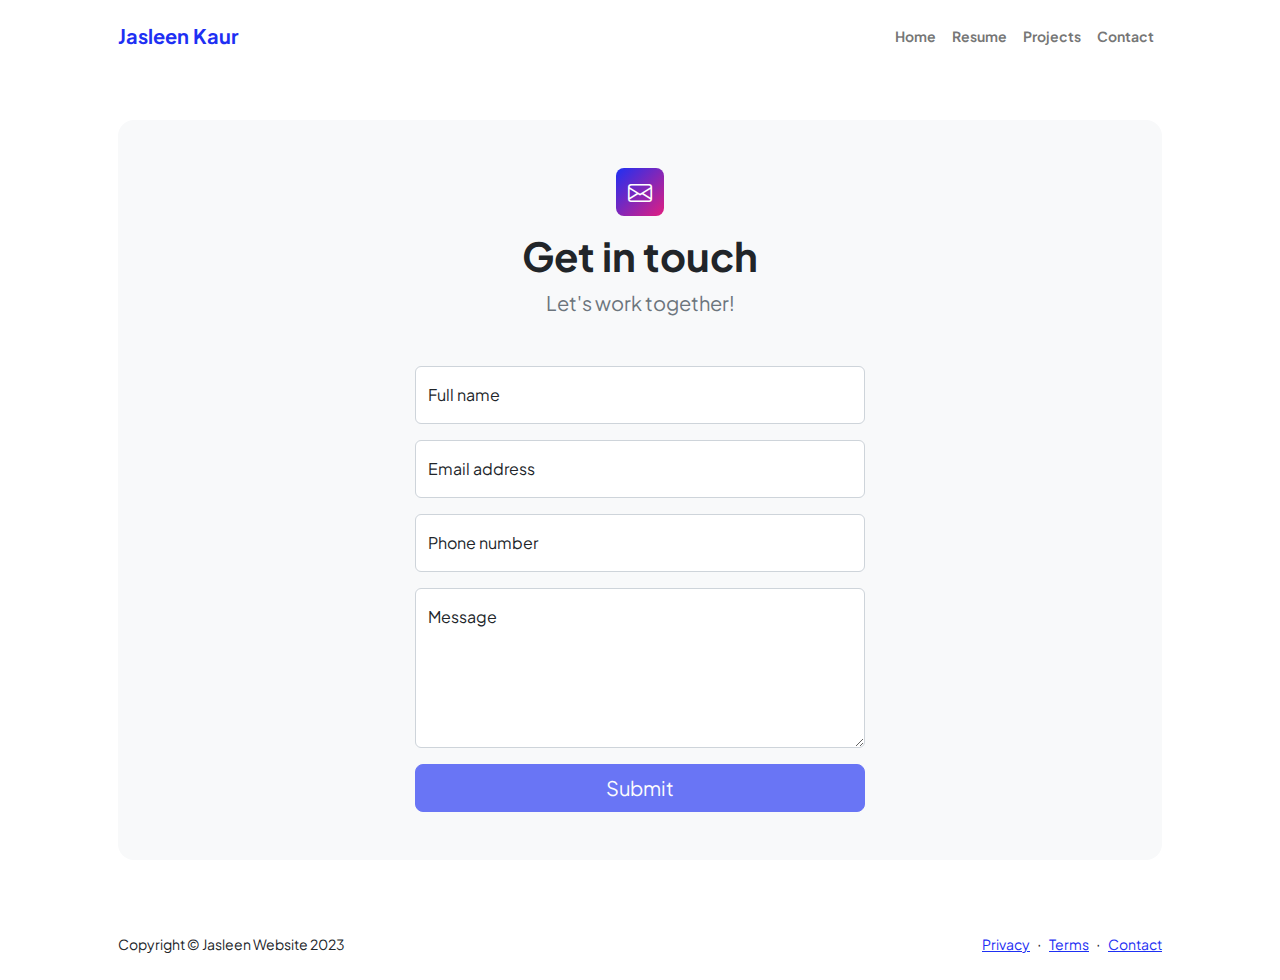
==== commit 7c15fe2c: "updated the paths to the pages" ====
--- a/contact.html
+++ b/contact.html
@@ -6,16 +6,16 @@
       name="viewport"
       content="width=device-width, initial-scale=1, shrink-to-fit=no"
     />
-    <meta name="description" content="Modified Contact Page" />
-    <meta name="author" content="Your Name" />
-    <title>Contact Me - Updated</title>
+    <meta name="description" content />
+    <meta name="author" content />
+    <title>contact me</title>
     <!-- Favicon-->
     <link rel="icon" type="image/x-icon" href="assets/favicon.ico" />
     <!-- Custom Google font-->
     <link rel="preconnect" href="https://fonts.googleapis.com" />
     <link rel="preconnect" href="https://fonts.gstatic.com" crossorigin />
     <link
-      href="https://fonts.googleapis.com/css2?family=Roboto:wght@300;400;500;700&display=swap"
+      href="https://fonts.googleapis.com/css2?family=Plus+Jakarta+Sans:wght@100;200;300;400;500;600;700;800;900&amp;display=swap"
       rel="stylesheet"
     />
     <!-- Bootstrap icons-->
@@ -23,18 +23,16 @@
       href="https://cdn.jsdelivr.net/npm/bootstrap-icons@1.8.1/font/bootstrap-icons.css"
       rel="stylesheet"
     />
-    <!-- Custom styles-->
-    <link href="css/custom-styles.css" rel="stylesheet" />
     <!-- Core theme CSS (includes Bootstrap)-->
     <link href="css/styles.css" rel="stylesheet" />
   </head>
   <body class="d-flex flex-column">
     <main class="flex-shrink-0">
       <!-- Navigation-->
-      <nav class="navbar navbar-expand-lg navbar-light bg-light py-3">
+      <nav class="navbar navbar-expand-lg navbar-light bg-white py-3">
         <div class="container px-5">
           <a class="navbar-brand" href="index.html"
-            ><span class="fw-bolder text-success">New Brand</span></a
+            ><span class="fw-bolder text-primary">Jasleen Kaur</span></a
           >
           <button
             class="navbar-toggler"
@@ -72,17 +70,17 @@
           <div class="bg-light rounded-4 py-5 px-4 px-md-5">
             <div class="text-center mb-5">
               <div
-                class="feature bg-success bg-gradient-success-to-secondary text-white rounded-3 mb-3"
+                class="feature bg-primary bg-gradient-primary-to-secondary text-white rounded-3 mb-3"
               >
                 <i class="bi bi-envelope"></i>
               </div>
-              <h1 class="fw-bolder">Reach Out</h1>
-              <p class="lead fw-normal text-muted mb-0">Let's connect!</p>
+              <h1 class="fw-bolder">Get in touch</h1>
+              <p class="lead fw-normal text-muted mb-0">Let's work together!</p>
             </div>
             <div class="row gx-5 justify-content-center">
               <div class="col-lg-8 col-xl-6">
-                <form id="contactForm" data-sb-form-api-token="NEW_API_TOKEN">
-                       <!-- Name input-->
+                <form id="contactForm" data-sb-form-api-token="API_TOKEN">
+                  <!-- Name input-->
                   <div class="form-floating mb-3">
                     <input
                       class="form-control"
@@ -180,14 +178,12 @@
                   </div>
                   <!-- Submit Button-->
                   <div class="d-grid" id="send-message">
-
-                  <div class="d-grid" id="send-message">
                     <button
-                      class="btn btn-success btn-lg disabled"
+                      class="btn btn-primary btn-lg disabled"
                       type="submit"
                       onclick="handleSendMessageClick()"
                     >
-                      Send Message
+                      Submit
                     </button>
                   </div>
                 </form>
@@ -198,13 +194,13 @@
       </section>
     </main>
     <!-- Footer-->
-    <footer class="bg-light py-4 mt-auto">
+    <footer class="bg-white py-4 mt-auto">
       <div class="container px-5">
         <div
           class="row align-items-center justify-content-between flex-column flex-sm-row"
         >
           <div class="col-auto">
-            <div class="small m-0">Copyright &copy; Your Website 2023</div>
+            <div class="small m-0">Copyright &copy; Jasleen Website 2023</div>
           </div>
           <div class="col-auto">
             <a class="small" href="#!">Privacy</a>
@@ -217,7 +213,7 @@
       </div>
     </footer>
     <script src="https://cdn.jsdelivr.net/npm/bootstrap@5.2.3/dist/js/bootstrap.bundle.min.js"></script>
-    <!-- Custom scripts-->
-    <script src="js/custom-scripts.js"></script>
+    <!-- Core theme JS-->
+    <script src="js/scripts.js"></script>
   </body>
 </html>
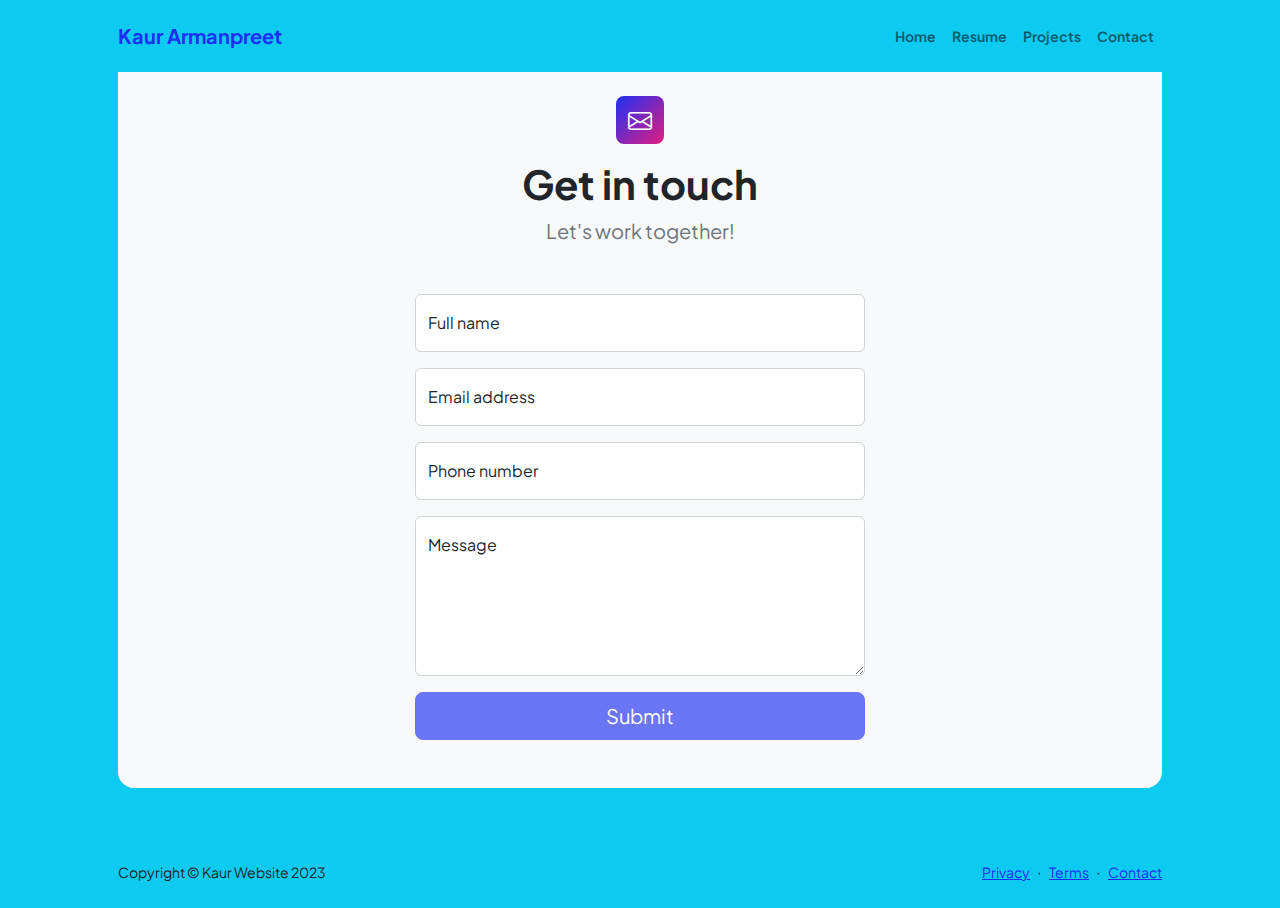
==== commit 079e296f: "added the projects" ====
--- a/contact.html
+++ b/contact.html
@@ -26,13 +26,13 @@
     <!-- Core theme CSS (includes Bootstrap)-->
     <link href="css/styles.css" rel="stylesheet" />
   </head>
-  <body class="d-flex flex-column">
+  <body class="d-flex flex-column bg-info">
     <main class="flex-shrink-0">
       <!-- Navigation-->
-      <nav class="navbar navbar-expand-lg navbar-light bg-white py-3">
+      <nav class="navbar navbar-expand-lg navbar-light fixed-top bg-info py-3">
         <div class="container px-5">
           <a class="navbar-brand" href="index.html"
-            ><span class="fw-bolder text-primary">Jasleen Kaur</span></a
+            ><span class="fw-bolder text-primary">Kaur Armanpreet</span></a
           >
           <button
             class="navbar-toggler"
@@ -194,13 +194,13 @@
       </section>
     </main>
     <!-- Footer-->
-    <footer class="bg-white py-4 mt-auto">
+    <footer class="bg-info py-4 mt-auto">
       <div class="container px-5">
         <div
           class="row align-items-center justify-content-between flex-column flex-sm-row"
         >
           <div class="col-auto">
-            <div class="small m-0">Copyright &copy; Jasleen Website 2023</div>
+            <div class="small m-0">Copyright &copy; Kaur Website 2023</div>
           </div>
           <div class="col-auto">
             <a class="small" href="#!">Privacy</a>
--- a/css/styles.css
+++ b/css/styles.css
@@ -11888,9 +11888,9 @@
   -webkit-text-fill-color: transparent;
 }
 
-.rounded-4 {
+/* .rounded-4 {
   border-radius: 1rem !important;
-}
+} */
 
 .feature {
   display: inline-flex;
@@ -11918,7 +11918,7 @@
   left: 50%;
   transform: translateX(-50%);
 }
-.profile .dots-1 {
+/* .profile .dots-1 {
   position: absolute;
   width: 3vw;
   right: 1.5vw;
@@ -11953,7 +11953,7 @@
 }
 .profile .dots-4 svg {
   fill: #1e30f3;
-}
+} */
 
 @media (min-width: 576px) {
   .profile {
